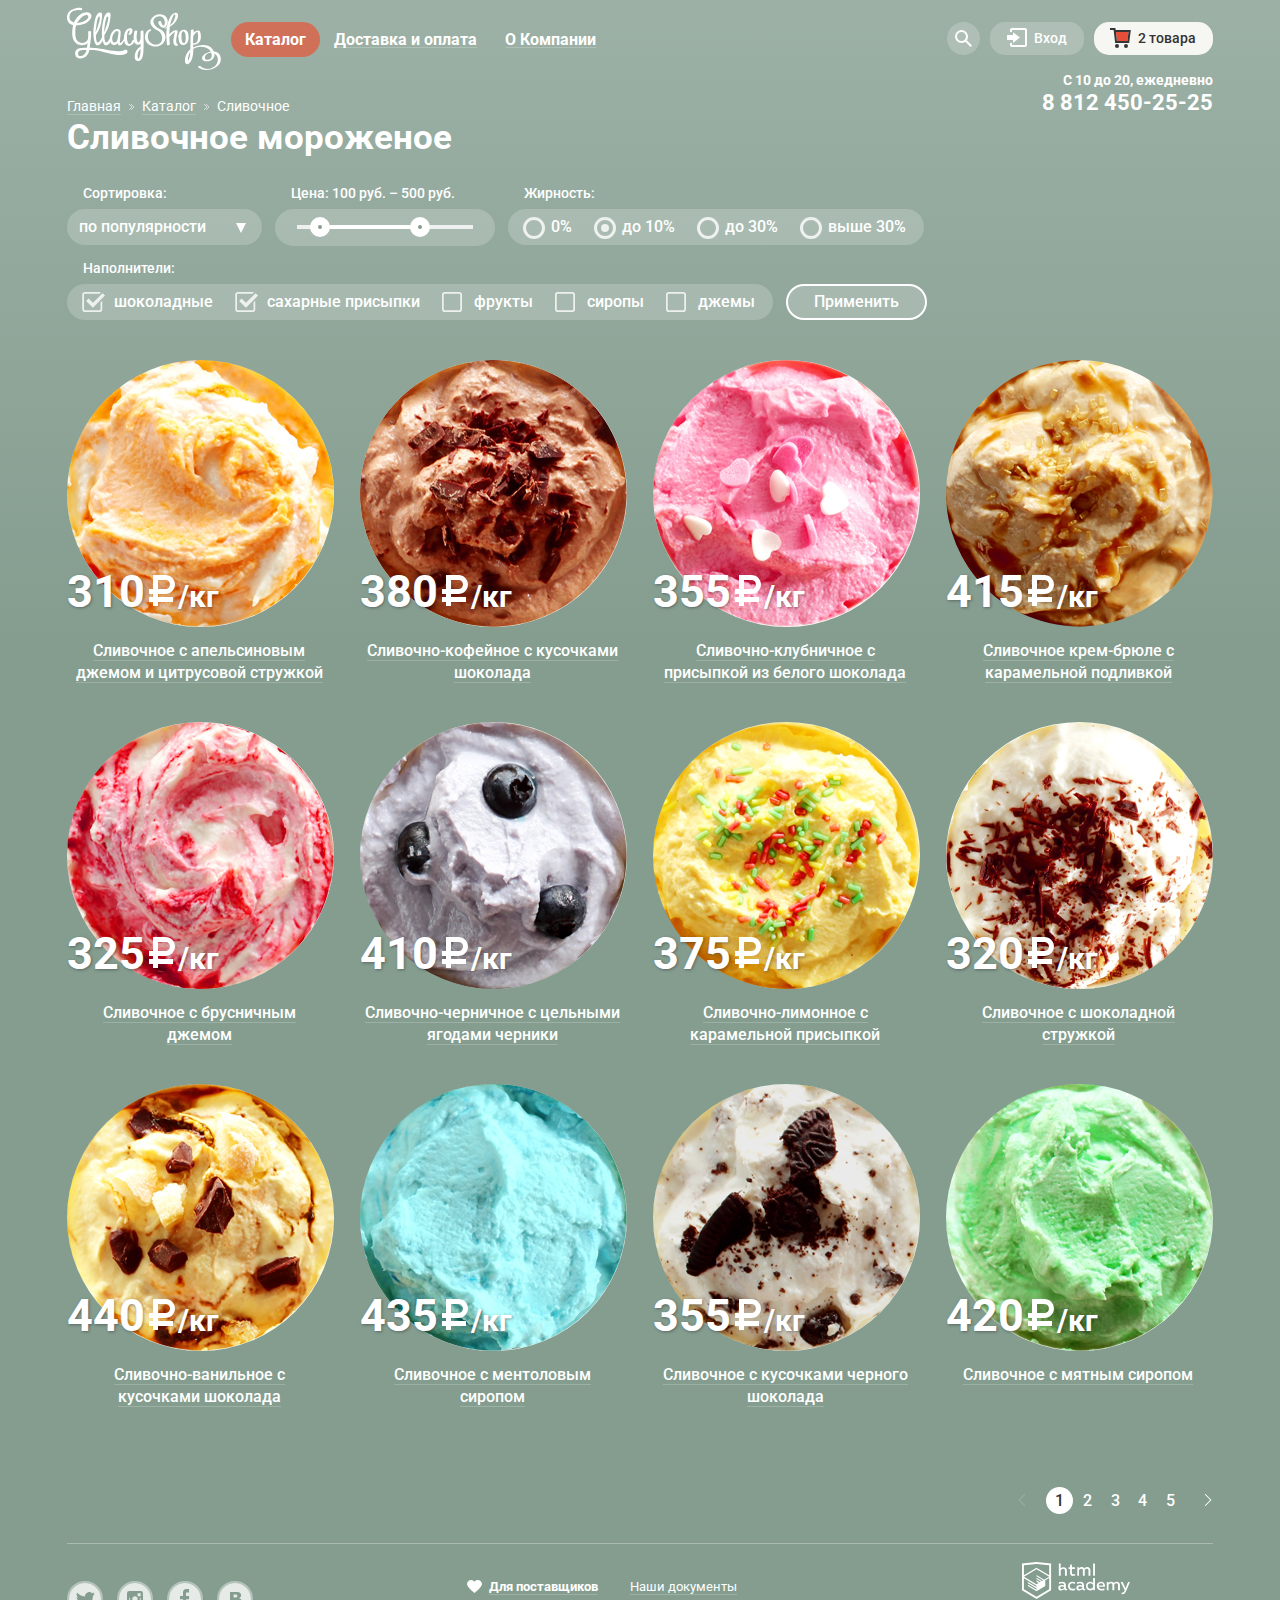
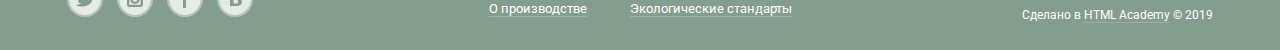
==== catalog.html @ 11e8418d "Делает градиент для фона каталога" ====
<!DOCTYPE html>
<html lang="ru">

  <head>
    <meta charset="UTF-8"/>
    <link href="https://fonts.googleapis.com/css?family=Roboto:400,500,700&display=swap&subset=cyrillic" rel="stylesheet"/>
    <link rel="stylesheet" href="css/normalize.css"/>
    <link rel="stylesheet" href="css/style.css"/>
    <title>Глейси - Каталог</title>
  </head>

  <body class="catalog-body">
    <header class="container">
      <div class="header">
        <a class="header-logo header-logo--catalog" href="index.html">
          <img src="img/logo.svg" width="154" height="64" alt="Логотип сайта Глейси" />
        </a>

        <nav class="navigation">
          <ul class="navigation-list">
            <li class="navigation_item navigation_item--catalog">
              <a class="navigation-link navigation-link--catalog" href="#">Каталог</a>

              <ul class="navigation-dropdown">
                <li class="navigation-dropdown-item">
                  <a class="navigation-dropdown-link navigation-dropdown-link--important" href="#">Новинки</a>
                </li>

                <li class="navigation-dropdown-border"></li>

                <li class="navigation-dropdown-item navigation-dropdown-item--catalog">
                  <a class="navigation-dropdown-link" href="catalog.html">Сливочное</a>
                </li>

                <li class="navigation-dropdown-item">
                  <a class="navigation-dropdown-link" href="#">Щербеты</a>
                </li>

                <li class="navigation-dropdown-item">
                  <a class="navigation-dropdown-link" href="#">Фруктовый лед</a>
                </li>

                <li class="navigation-dropdown-item">
                  <a class="navigation-dropdown-link" href="#">Мелорин</a>
                </li>
              </ul>
            </li>

            <li class="navigation_item">
              <a class="navigation-link" href="#">Доставка и оплата</a>
            </li>

            <li class="navigation_item">
              <a class="navigation-link" href="#">О Компании</a>
            </li>
          </ul>
        </nav>

        <ul class="user-list">
          <li class="user-item">
            <h2 class="visually-hidden">Кнопка поиска</h2>

            <button class="user-button user-button--loupe" type="button">
              <svg class="user-icon" xmlns="http://www.w3.org/2000/svg" xmlns:xlink="http://www.w3.org/1999/xlink"
                width="17" height="17" viewBox="0 0 17 17">
                <path
                  d="M16.958 15.527L11.75 10.32A6.455 6.455 0 0 0 13 6.5 6.5 6.5 0 1 0 6.5 13a6.465 6.465 0 0 0 3.839-1.263l5.205 5.204 1.414-1.414zM6.5 11C4.019 11 2 8.981 2 6.5S4.019 2 6.5 2 11 4.019 11 6.5 8.981 11 6.5 11z" />
              </svg>
            </button>

            <form class="user-popup user-popup--search" action="http://echo.htmlacademy.ru" method="GET">
              <h2 class="visually-hidden">Поле для поиска мороженого</h2>

              <input class="user-popup-input" type="search" name="search" placeholder="Что ищем?"/>
            </form>
          </li>

          <li class="user-item">
            <button class="user-button user-button--login" type="button">
              <svg class="user-icon-login" xmlns="http://www.w3.org/2000/svg" xmlns:xlink="http://www.w3.org/1999/xlink"
                width="21" height="19">
                <g>
                  <path d="M6 14.875L12.917 9.5 6 4.125v2.917H-.042v4.917H6z" />
                  <path
                    d="M18 0H5C3.9 0 3 .9 3 2v2h2V2h13v15H5v-2H3v2c0 1.1.9 2 2 2h13c1.1 0 2-.9 2-2V2c0-1.1-.9-2-2-2z"/>
                </g>
              </svg>

              <span>Вход</span>
            </button>

            <form class="user-popup user-popup--login" action="http://echo.htmlacademy.ru" method="POST">
              <h2 class="visually-hidden">Вход в личный кабинет</h2>

              <input class="user-popup-email" type="email" name="email" placeholder="email@example.com"/>

              <input class="user-popup-password" type="password" name="password" placeholder="Пароль"/>

              <div class="user-popup-row">
                <button class="button user-popup--button" type="submit">Войти</button>

                <a class="user-popup-link user-popup-link--1" href="#">Забыли пароль?</a>

                <a class="user-popup-link user-popup-link--2" href="#">Новая регистрация</a>
              </div>
            </form>
          </li>

          <li class="user-item">
            <h2 class="visually-hidden">Корзина товаров</h2>

            <button class="user-button user-button--catalog" type="button">
              <svg class="user-icon-basket" xmlns="http://www.w3.org/2000/svg" width="21" height="20"
                viewBox="0 0 21 20">
                <path fill="#E84D37" d="M5.888 4.031L6.922 13h10.45l1.176-8.969z"/>
                <circle fill="#343434" cx="6.984" cy="18" r="2"/>
                <circle fill="#343434" cx="15.984" cy="18" r="2"/>
                <path fill="#343434"
                  d="M5.657 2.031L5.422 0H0v2h3.64l1.5 13h13.988l1.699-12.969H5.657zM17.372 13H6.922L5.888 4.031h12.66L17.372 13z"/>
              </svg>

              <span>2 товара</span>
            </button>

            <form class="user-popup user-popup--basket" action="http://echo.htmlacademy.ru" method="POST">
              <h2 class="visually-hidden">Список товара</h2>

              <div class="user-popup-container">
                <div class="usep-popup-item">
                  <button class="user-popup-button" type="button"><span class="visually-hidden">Удалить товар</span>
                    <svg xmlns="http://www.w3.org/2000/svg" width="11" height="11" viewBox="0 0 11 11">
                      <path fill="#231F20"
                        d="M10.979.728l-.708-.707L5.5 4.792.729.021.021.728 4.793 5.5.021 10.271l.707.708L5.5 6.207l4.771 4.772.708-.708L6.207 5.5z" />
                    </svg>
                  </button>

                  <img class="user-image" src="img/ice-1.jpg" width="33" height="33" alt="Пломбир с апельсиновым джемом"/>

                  <a class="user-popup-link-basket" href="#">Пломбир с апельсиновым джемом</a>

                  <span class="user-popup-text">1,5 кг х</span>

                  <span class="user-popup-text--cost">200 руб.</span>

                  <span class="user-popup-text">300 руб.</span>
                </div>

                <div class="usep-popup-item">
                  <button class="user-popup-button" type="button"><span class="visually-hidden">Удалить товар</span>
                    <svg xmlns="http://www.w3.org/2000/svg" width="11" height="11" viewBox="0 0 11 11">
                      <path fill="#231F20"
                        d="M10.979.728l-.708-.707L5.5 4.792.729.021.021.728 4.793 5.5.021 10.271l.707.708L5.5 6.207l4.771 4.772.708-.708L6.207 5.5z" />
                    </svg>
                  </button>

                  <img class="user-image" src="img/ice-3.jpg" width="33" height="33" alt="Клубничный пломбир с присыпкой из белого шоколада"/>

                  <a class="user-popup-link-basket" href="#">Клубничный пломбир с присыпкой из белого шоколада</a>

                  <span class="user-popup-text">1,5 кг х</span>

                  <span class="user-popup-text--cost">300 руб.</span>

                  <span class="user-popup-text">450 руб.</span>
                </div>

                <div class="usep-popup-item-total"><span class="user-popup-text-total">Итого: 750 руб.</span></div>
              </div>

              <button class="button button--basket" type="submit">Оформить заказ</button>
            </form>
          </li>
        </ul>
      </div>

      <div class="header-aside">
        <h2 class="visually-hidden">Время работы и наш номер</h2>

        <p class="text-time">С 10 до 20, ежедневно</p>

        <a class="text-phone" href="tel:+88124502525">8 812 450-25-25</a>
      </div>
    </header>

    <main class="container">
      <ul class="bread-crumbs">
        <li>
          <a class="bread-crumbs-link bread-crumbs-link-home" href="index.html">Главная</a>
        </li>

        <li>
          <a class="bread-crumbs-link bread-crumbs-link-catalog" href="#">Каталог</a>
        </li>

        <li>
          <a class="bread-crumbs-link bread-crumbs-link--current" href="#">Сливочное</a>
        </li>
      </ul>

      <section class="catalog">
        <h1 class="catalog-title">Сливочное мороженое</h1>

        <form class="catalog-filter-container" action="http://echo.htmlacademy.ru" method="get">
          <h2 class="visually-hidden">Фильтр по мороженому</h2>

          <fieldset class="catalog-filter">
            <legend class="catalog-filter-class">Сортировка:</legend>

            <div class="select-wrapper">
              <select class="catalog-sorting" name="sorting">
                <option class="option" value="popular" selected>по популярности</option>

                <option class="option" value="inexpensive">сначала недорогие</option>

                <option class="option" value="expensive">сначала дорогие</option>

                <option class="option" value="fat">по жирности</option>
              </select>
            </div>
          </fieldset>

          <fieldset class="catalog-filter">
            <legend class="catalog-filter-class">Цена: 100 руб. – 500 руб.</legend>

            <div class="checkbox-container checkbox-container--scale">
              <input class="scale-input" type="range" id="cost" name="cost" min="0" max="1000" value="100" />

              <div class="scale">
                <div class="bar"></div>
              </div>

              <button type="button" class="toggle toggle--min"></button>

              <button type="button" class="toggle toggle--max"></button>
            </div>
          </fieldset>

          <fieldset class="catalog-filter">
            <legend class="catalog-filter-class">Жирность:</legend>

            <div class="checkbox-container">
              <input class="radio" type="radio" id="zero" name="fat" value="0" />
              <label class="radio-label" for="zero">0%</label>

              <input class="radio" type="radio" id="ten" name="fat" value="10" checked />
              <label class="radio-label" for="ten">до 10%</label>

              <input class="radio" type="radio" id="upthirty" name="fat" value="30" />
              <label class="radio-label" for="upthirty">до 30%</label>

              <input class="radio" type="radio" id="thirty" name="fat" value="30+" />
              <label class="radio-label" for="thirty">выше 30%</label>
            </div>
          </fieldset>

          <fieldset class="catalog-filter">
            <legend class="catalog-filter-class">Наполнители:</legend>

            <div class="checkbox-container">
              <input class="checkbox" type="checkbox" id="chocolate" name="chocolate" checked />
              <label class="checkbox-label" for="chocolate">шоколадные</label>

              <input class="checkbox" type="checkbox" id="sugar" name="sugar" checked />
              <label class="checkbox-label" for="sugar">сахарные присыпки</label>

              <input class="checkbox" type="checkbox" id="fruit" name="fruit" />
              <label class="checkbox-label" for="fruit">фрукты</label>

              <input class="checkbox" type="checkbox" id="syrups" name="syrups" />
              <label class="checkbox-label" for="syrups">сиропы</label>

              <input class="checkbox" type="checkbox" id="jams" name="jams" />
              <label class="checkbox-label" for="jams">джемы</label>
            </div>
          </fieldset>

          <button class="apply-filter" type="submit">Применить</button>
        </form>

        <ul class="catalog-list">
          <li class="ice-cream">
            <div class="ice-cream-container">
              <img class="ice-cream-image" src="img/ice-1.jpg" width="267" height="267" alt="Сливочное с апельсиновым джемом и цитрусовой стружкой"/>

              <p class="ice-cream-cost">310</p>

              <svg class="ice-cream-currency" xmlns="http://www.w3.org/2000/svg" width="31" height="36"
                viewBox="0 0 31 36">
                <path fill="#FFF"
                  d="M11 21h7.451c5.247 0 9.5-4.253 9.5-9.5S23.698 2 18.451 2H6v14H2v5h4v3H2v5h4v4h5v-4h15v-5H11v-3zm0-14h7.451v-.03a4.53 4.53 0 0 1 0 9.06V16H11V7z" />
              </svg>

              <p class="ice-cream-kg">/кг</p>

              <h2 class="ice-cream-title">
                <a class="ice-cream-title--link" href="#">Сливочное с апельсиновым джемом и цитрусовой стружкой</a>
              </h2>

              <a class="button button--ice-cream-link" href="#">Быстрый просмотр</a>
            </div>
          </li>

          <li class="ice-cream">
            <div class="ice-cream-container">
              <img class="ice-cream-image" src="img/ice-2.jpg" width="267" height="267" alt="Сливочно-кофейное с кусочками  шоколада"/>

              <p class="ice-cream-cost">380</p>

              <svg class="ice-cream-currency" xmlns="http://www.w3.org/2000/svg" width="31" height="36"
                viewBox="0 0 31 36">
                <path fill="#FFF"
                  d="M11 21h7.451c5.247 0 9.5-4.253 9.5-9.5S23.698 2 18.451 2H6v14H2v5h4v3H2v5h4v4h5v-4h15v-5H11v-3zm0-14h7.451v-.03a4.53 4.53 0 0 1 0 9.06V16H11V7z" />
              </svg>

              <p class="ice-cream-kg">/кг</p>

              <h2 class="ice-cream-title">
                <a class="ice-cream-title--link" href="#">Сливочно-кофейное с кусочками шоколада</a>
              </h2>

              <a class="button button--ice-cream-link" href="#">Быстрый просмотр</a>
            </div>
          </li>

          <li class="ice-cream">
            <div class="ice-cream-container">
              <img class="ice-cream-image" src="img/ice-3.jpg" width="267" height="267" alt="Сливочно-клубничное с присыпкой из белого шоколада"/>

              <p class="ice-cream-cost">355</p>

              <svg class="ice-cream-currency" xmlns="http://www.w3.org/2000/svg" width="31" height="36"
                viewBox="0 0 31 36">
                <path fill="#FFF"
                  d="M11 21h7.451c5.247 0 9.5-4.253 9.5-9.5S23.698 2 18.451 2H6v14H2v5h4v3H2v5h4v4h5v-4h15v-5H11v-3zm0-14h7.451v-.03a4.53 4.53 0 0 1 0 9.06V16H11V7z" />
              </svg>

              <p class="ice-cream-kg">/кг</p>

              <h2 class="ice-cream-title">
                <a class="ice-cream-title--link" href="#">Сливочно-клубничное с присыпкой из белого шоколада</a>
              </h2>

              <a class="button button--ice-cream-link" href="#">Быстрый просмотр</a>
            </div>
          </li>

          <li class="ice-cream">
            <div class="ice-cream-container">
              <img class="ice-cream-image" src="img/ice-4.png" width="267" height="267" alt="Сливочное крем-брюле с карамельной подливкой"/>

              <p class="ice-cream-cost">415</p>

              <svg class="ice-cream-currency" xmlns="http://www.w3.org/2000/svg" width="31" height="36"
                viewBox="0 0 31 36">
                <path fill="#FFF"
                  d="M11 21h7.451c5.247 0 9.5-4.253 9.5-9.5S23.698 2 18.451 2H6v14H2v5h4v3H2v5h4v4h5v-4h15v-5H11v-3zm0-14h7.451v-.03a4.53 4.53 0 0 1 0 9.06V16H11V7z" />
              </svg>

              <p class="ice-cream-kg">/кг</p>

              <h2 class="ice-cream-title">
                <a class="ice-cream-title--link" href="#">Сливочное крем-брюле с карамельной подливкой</a>
              </h2>

              <a class="button button--ice-cream-link" href="#">Быстрый просмотр</a>
            </div>
          </li>

          <li class="ice-cream">
            <div class="ice-cream-container">
              <img class="ice-cream-image" src="img/ice-5.jpg" width="267" height="267" alt="Сливочное с брусничным джемом"/>

              <p class="ice-cream-cost">325</p>

              <svg class="ice-cream-currency" xmlns="http://www.w3.org/2000/svg" width="31" height="36"
                viewBox="0 0 31 36">
                <path fill="#FFF"
                  d="M11 21h7.451c5.247 0 9.5-4.253 9.5-9.5S23.698 2 18.451 2H6v14H2v5h4v3H2v5h4v4h5v-4h15v-5H11v-3zm0-14h7.451v-.03a4.53 4.53 0 0 1 0 9.06V16H11V7z" />
              </svg>

              <p class="ice-cream-kg">/кг</p>

              <h2 class="ice-cream-title">
                <a class="ice-cream-title--link" href="#">Сливочное с брусничным джемом</a>
              </h2>

              <a class="button button--ice-cream-link" href="#">Быстрый просмотр</a>
            </div>
          </li>

          <li class="ice-cream">
            <div class="ice-cream-container">
              <img class="ice-cream-image" src="img/ice-6.jpg" width="267" height="267" alt="Сливочно-черничное с цельными ягодами черники"/>

              <p class="ice-cream-cost">410</p>

              <svg class="ice-cream-currency" xmlns="http://www.w3.org/2000/svg" width="31" height="36"
                viewBox="0 0 31 36">
                <path fill="#FFF"
                  d="M11 21h7.451c5.247 0 9.5-4.253 9.5-9.5S23.698 2 18.451 2H6v14H2v5h4v3H2v5h4v4h5v-4h15v-5H11v-3zm0-14h7.451v-.03a4.53 4.53 0 0 1 0 9.06V16H11V7z" />
              </svg>

              <p class="ice-cream-kg">/кг</p>


              <h2 class="ice-cream-title">
                <a class="ice-cream-title--link" href="#">Сливочно-черничное с цельными ягодами черники</a>
              </h2>

              <a class="button button--ice-cream-link" href="#">Быстрый просмотр</a>
            </div>
          </li>

          <li class="ice-cream">
            <div class="ice-cream-container">
              <img class="ice-cream-image" src="img/ice-7.jpg" width="267" height="267" alt="Сливочно-лимонное с карамельной присыпкой"/>

              <p class="ice-cream-cost">375</p>

              <svg class="ice-cream-currency" xmlns="http://www.w3.org/2000/svg" width="31" height="36"
                viewBox="0 0 31 36">
                <path fill="#FFF"
                  d="M11 21h7.451c5.247 0 9.5-4.253 9.5-9.5S23.698 2 18.451 2H6v14H2v5h4v3H2v5h4v4h5v-4h15v-5H11v-3zm0-14h7.451v-.03a4.53 4.53 0 0 1 0 9.06V16H11V7z" />
              </svg>

              <p class="ice-cream-kg">/кг</p>


              <h2 class="ice-cream-title">
                <a class="ice-cream-title--link" href="#">Сливочно-лимонное с карамельной присыпкой</a>
              </h2>

              <a class="button button--ice-cream-link" href="#">Быстрый просмотр</a>
            </div>
          </li>

          <li class="ice-cream">
            <div class="ice-cream-container">
              <img class="ice-cream-image" src="img/ice-8.jpg" width="267" height="267" alt="Сливочное с шоколадной стружкой"/>

              <p class="ice-cream-cost">320</p>

              <svg class="ice-cream-currency" xmlns="http://www.w3.org/2000/svg" width="31" height="36"
                viewBox="0 0 31 36">
                <path fill="#FFF"
                  d="M11 21h7.451c5.247 0 9.5-4.253 9.5-9.5S23.698 2 18.451 2H6v14H2v5h4v3H2v5h4v4h5v-4h15v-5H11v-3zm0-14h7.451v-.03a4.53 4.53 0 0 1 0 9.06V16H11V7z" />
              </svg>

              <p class="ice-cream-kg">/кг</p>


              <h2 class="ice-cream-title">
                <a class="ice-cream-title--link" href="#">Сливочное с шоколадной стружкой</a>
              </h2>

              <a class="button button--ice-cream-link" href="#">Быстрый просмотр</a>
            </div>
          </li>

          <li class="ice-cream">
            <div class="ice-cream-container">
              <img class="ice-cream-image" src="img/ice-9.jpg" width="267" height="267" alt="Сливочно-ванильное с кусочками шоколада"/>

              <p class="ice-cream-cost">440</p>

              <svg class="ice-cream-currency" xmlns="http://www.w3.org/2000/svg" width="31" height="36"
                viewBox="0 0 31 36">
                <path fill="#FFF"
                  d="M11 21h7.451c5.247 0 9.5-4.253 9.5-9.5S23.698 2 18.451 2H6v14H2v5h4v3H2v5h4v4h5v-4h15v-5H11v-3zm0-14h7.451v-.03a4.53 4.53 0 0 1 0 9.06V16H11V7z" />
              </svg>

              <p class="ice-cream-kg">/кг</p>

              <h2 class="ice-cream-title">
                <a class="ice-cream-title--link" href="#">Сливочно-ванильное с кусочками шоколада</a>
              </h2>

              <a class="button button--ice-cream-link" href="#">Быстрый просмотр</a>
            </div>
          </li>

          <li class="ice-cream">
            <div class="ice-cream-container">
              <img class="ice-cream-image" src="img/ice-10.jpg" width="267" height="267" alt="Сливочноe с ментоловым сиропом"/>

              <p class="ice-cream-cost">435</p>

              <svg class="ice-cream-currency" xmlns="http://www.w3.org/2000/svg" width="31" height="36"
                viewBox="0 0 31 36">
                <path fill="#FFF"
                  d="M11 21h7.451c5.247 0 9.5-4.253 9.5-9.5S23.698 2 18.451 2H6v14H2v5h4v3H2v5h4v4h5v-4h15v-5H11v-3zm0-14h7.451v-.03a4.53 4.53 0 0 1 0 9.06V16H11V7z" />
              </svg>

              <p class="ice-cream-kg">/кг</p>


              <h2 class="ice-cream-title">
                <a class="ice-cream-title--link" href="#">Сливочноe с ментоловым сиропом</a>
              </h2>

              <a class="button button--ice-cream-link" href="#">Быстрый просмотр</a>
            </div>
          </li>

          <li class="ice-cream">
            <div class="ice-cream-container">
              <img class="ice-cream-image" src="img/ice-11.jpg" width="267" height="267" alt="Сливочное с кусочками черного шоколада"/>

              <p class="ice-cream-cost">355</p>

              <svg class="ice-cream-currency" xmlns="http://www.w3.org/2000/svg" width="31" height="36"
                viewBox="0 0 31 36">
                <path fill="#FFF"
                  d="M11 21h7.451c5.247 0 9.5-4.253 9.5-9.5S23.698 2 18.451 2H6v14H2v5h4v3H2v5h4v4h5v-4h15v-5H11v-3zm0-14h7.451v-.03a4.53 4.53 0 0 1 0 9.06V16H11V7z" />
              </svg>

              <p class="ice-cream-kg">/кг</p>


              <h2 class="ice-cream-title">
                <a class="ice-cream-title--link" href="#">Сливочное с кусочками черного шоколада</a>
              </h2>

              <a class="button button--ice-cream-link" href="#">Быстрый просмотр</a>
            </div>
          </li>

          <li class="ice-cream">
            <div class="ice-cream-container">
              <img class="ice-cream-image" src="img/ice-12.jpg" width="267" height="267" alt="Сливочное с мятным сиропом"/>

              <p class="ice-cream-cost">420</p>

              <svg class="ice-cream-currency" xmlns="http://www.w3.org/2000/svg" width="31" height="36"
                viewBox="0 0 31 36">
                <path fill="#FFF"
                  d="M11 21h7.451c5.247 0 9.5-4.253 9.5-9.5S23.698 2 18.451 2H6v14H2v5h4v3H2v5h4v4h5v-4h15v-5H11v-3zm0-14h7.451v-.03a4.53 4.53 0 0 1 0 9.06V16H11V7z" />
              </svg>

              <p class="ice-cream-kg">/кг</p>


              <h2 class="ice-cream-title">
                <a class="ice-cream-title--link" href="#">Сливочное с мятным сиропом</a>
              </h2>

              <a class="button button--ice-cream-link" href="#">Быстрый просмотр</a>
            </div>
          </li>
        </ul>
      </section>

      <div class="pagination">
        <ul class="pagination-conteiner">
          <li class="pagination-item pagination-item--prev">
            <a class="control-link control-link--disabled" href="#">
              <svg xmlns="http://www.w3.org/2000/svg" width="8" height="12" viewBox="0 0 8 12">
                <path fill="#ffffff"
                  d="M7.237 5.642L1.729.133a.506.506 0 1 0-.716.716L6.163 6l-5.151 5.15a.507.507 0 0 0 .716.717l5.509-5.509a.504.504 0 0 0 0-.716z" />
              </svg>
            </a>
          </li>

          <li class="pagination-item pagination-item--current">
            <a class="pagination-link" href="#">1</a>
          </li>

          <li class="pagination-item">
            <a class="pagination-link" href="#">2</a>
          </li>

          <li class="pagination-item">
            <a class="pagination-link" href="#">3</a>
          </li>

          <li class="pagination-item">
            <a class="pagination-link" href="#">4</a>
          </li>

          <li class="pagination-item">
            <a class="pagination-link" href="#">5</a>
          </li>

          <li class="pagination-item pagination-item--next">
            <a class="control-link" href="#">
              <svg xmlns="http://www.w3.org/2000/svg" width="8" height="12" viewBox="0 0 8 12">
                <path fill="#ffffff"
                  d="M7.237 5.642L1.729.133a.506.506 0 1 0-.716.716L6.163 6l-5.151 5.15a.507.507 0 0 0 .716.717l5.509-5.509a.504.504 0 0 0 0-.716z" />
              </svg>
            </a>
          </li>
        </ul>
      </div>
    </main>

    <footer class="footer container">
      <ul class="footer-list">
        <li class="footer-item">
          <a class="footer-icon footer-icon--twitter" href="https://twitter.com">
            <span class="visually-hidden">Твиттер</span>
          </a>
        </li>

        <li class="footer-item">
          <a class="footer-icon footer-icon--instagram" href="https://www.instagram.com">
            <span class="visually-hidden">Инстаграм</span>
          </a>
        </li>

        <li class="footer-item">
          <a class="footer-icon footer-icon--fb" href="https://uk-ua.facebook.com">
            <span class="visually-hidden">Фейсбук</span>
          </a>
        </li>

        <li class="footer-item">
          <a class="footer-icon footer-icon--vk" href="https://vk.com">
            <span class="visually-hidden">Вконтакте</span>
          </a>
        </li>
      </ul>

      <nav class="footer-nav">
        <ul class="footer-nav-list">
          <li class="footer-nav-item">
            <a class="footer-nav-icon footer-nav-icon--provider" href="#">
              Для поставщиков
            </a>
          </li>

          <li class="footer-nav-item">
            <a class="footer-nav-icon" href="#">Наши документы</a>
          </li>

          <li class="footer-nav-item">
            <a class="footer-nav-icon" href="#">О производстве</a>
          </li>

          <li class="footer-nav-item">
            <a class="footer-nav-icon footer-nav-icon--eco" href="#">Экологические стандарты</a>
          </li>
        </ul>
      </nav>

      <div class="footer-logo">
        <a href="https://htmlacademy.ru/intensive/htmlcss">
          <img src="img/logo-htmlacademy.svg" width="108" height="39" alt="Логотип HTML Academy" />
        </a>

        <p class="footer-text">
          Сделано в
          <a class="footer-site-icon" href="https://htmlacademy.ru/intensive/htmlcss">HTML Academy</a>
          © 2019
        </p>
      </div>
    </footer>
  </body>

</html>
---- css/style.css ----
html {
  -webkit-box-sizing: border-box;
  box-sizing: border-box;
}

*,
*::before,
*::after {
  -webkit-box-sizing: inherit;
  box-sizing: inherit;
}

body {
  margin: 0;
  padding: 0;
  font-family: "Roboto", Arial, sans-serif;
  font-size: 16px;
  color: #ffffff;
  line-height: 22px;
  font-weight: 700;
  min-width: 1200px;
}

.catalog-body {
  background-color: #849d8f;
  background-image: linear-gradient(rgba(255,255,255, 0.2), #849d8f);
  background-repeat: no-repeat;
  background-size: 100% 650px;
}

/* .catalog-body::before {
  content: "";
  width: 100%;
  position: absolute;
  top: 0;
  right: 0;
  left: 0;
  height: 650px;

} */

.visually-hidden {
  position: absolute;
  width: 1px;
  height: 1px;
  margin: -1px;
  border: 0;
  padding: 0;
  clip: rect(0 0 0 0);
  overflow: hidden;
}

.container {
  width: 1200px;
  padding: 0 27px;
  margin: 0 auto;
}

.header {
  display: -webkit-box;
  display: -ms-flexbox;
  display: flex;
  padding-top: 7px;
}

.header-logo {
  display: -webkit-box;
  display: -ms-flexbox;
  display: flex;
  margin-right: 10px;
}

.header-logo--catalog {
  margin-right: 10px;
}

.navigation {
  line-height: 18px;
}

.navigation-list {
  display: -webkit-box;
  display: -ms-flexbox;
  display: flex;
  -ms-flex-wrap: wrap;
  flex-wrap: wrap;
  height: 100%;
  -webkit-box-align: center;
  -ms-flex-align: center;
  align-items: center;
}

.navigation-list,
.navigation-dropdown,
.user-list,
.advantages-list,
.bread-crumbs,
.catalog-list,
.pagination,
.footer-list,
.footer-nav-list,
.slider-list {
  list-style: none;
  margin: 0;
  padding: 0;
}

.navigation-link {
  border-radius: 20px;
  padding: 8px 14px;
  color: #ffffff;
  position: relative;
  text-decoration: none;
}

.navigation-link:hover,
.navigation_item:hover .navigation-link {
  background-color: #f7f6f3;
  color: #323232;
}

.navigation-link:active,
.navigation_item:active .navigation-link {
  -webkit-box-shadow: inset 0px 2px 1px 0 #696969;
  box-shadow: inset 0px 2px 1px 0 #696969;
  background-color: #ededed;
  color: #323232;
}

.navigation-link::after {
  content: "";
  position: absolute;
  width: calc(100% - 28px);
  height: 1px;
  background-color: rgba(255, 255, 255, 0.2);
  top: 25px;
  left: 50%;
  -webkit-transform: translateX(-50%);
  -ms-transform: translateX(-50%);
  transform: translateX(-50%);
}

.navigation_item {
  position: relative;
}

.navigation-link--catalog {
  background-color: #d07058;
}

.navigation-link--catalog::after {
  background-color: transparent;
}

.navigation_item--catalog .navigation-link {
  border-bottom: 0;
}

.navigation_item:hover .navigation-dropdown {
  display: block;
}

.navigation-dropdown {
  position: absolute;
  min-width: 140px;
  -webkit-box-shadow: 0px 20px 20px 0 rgba(0, 0, 0, 0.4);
  box-shadow: 0px 20px 20px 0 rgba(0, 0, 0, 0.4);
  background-color: #f8f7f4;
  border-radius: 5px;
  display: none;
  top: 30px;
  left: -8px;
  padding-top: 4px;
  padding-bottom: 10px;
  z-index: 1;
}

.navigation-dropdown::before {
  content: "";
  position: absolute;
  top: -13px;
  left: 0px;
  width: 100%;
  padding-bottom: 15px;
  background-color: transparent;
}

.navigation-dropdown-item {
  padding: 7px 20px;
}

.navigation-dropdown-link {
  color: #323232;
  font-size: 14px;
  font-weight: 400;
  line-height: 16px;
  text-decoration: none;
}

.navigation-dropdown-link--important {
  font-weight: 700;
}

.navigation-dropdown-border {
  border-bottom: 2px solid #d3d3d2;
  opacity: 0.2;
  width: 128px;
  margin-left: 6px;
  margin-right: 9px;
}

.navigation-dropdown-item--catalog {
  background-color: #d07058;
}

.navigation-dropdown-item--catalog .navigation-dropdown-link {
  color: #ffffff;
}

.navigation-dropdown-item:hover {
  background-color: #fbded7;
}

.navigation-dropdown-item:active {
  background-color: #f6b5a5;
}

.user-list {
  display: -webkit-box;
  display: -ms-flexbox;
  display: flex;
  -ms-flex-wrap: wrap;
  flex-wrap: wrap;
  -webkit-box-pack: end;
  -ms-flex-pack: end;
  justify-content: flex-end;
  margin-left: auto;
}

.user-item {
  display: -webkit-box;
  display: -ms-flexbox;
  display: flex;
  margin-top: 15px;
  margin-bottom: 17px;
  padding-right: 10px;
  position: relative;
}

.user-item:nth-child(3) {
  padding-right: 0;
}

.user-button {
  display: -webkit-box;
  display: -ms-flexbox;
  border: 0;
  background-color: rgba(255, 255, 255, 0.2);
  position: relative;
  display: flex;
  -webkit-box-align: center;
  -ms-flex-align: center;
  align-items: center;
  -webkit-box-pack: center;
  -ms-flex-pack: center;
  justify-content: center;
}

.control-link--disabled {
  opacity: 0.2;
}

.user-button--loupe {
  width: 33px;
  height: 33px;
  border-radius: 50%;
}

.user-icon {
  fill: #ffffff;
}

.user-button--login {
  border-radius: 15px;
  font-size: 14px;
  font-weight: 500;
  line-height: 1.14;
  color: #ffffff;
  padding-left: 44px;
  padding-right: 17px;
}

.user-icon-login {
  fill: #ffffff;
  position: absolute;
  left: 17px;
  top: 6px;
}

.user-icon-basket {
  position: absolute;
  top: 6px;
  left: 16px;
  fill: #ffffff;
}

.user-button--basket {
  border-radius: 15px;
  font-size: 14px;
  font-weight: 500;
  line-height: 1.14;
  text-align: left;
  color: #ffffff;
  padding-left: 44px;
  padding-right: 17px;
}

.user-button:hover svg {
  fill: #323232;
}

.user-button--login:hover .user-text--login,
.user-button--basket:hover .user-text-basket,
.user-button--catalog:hover .user-text-basket {
  color: #323232;
}

.user-button:hover {
  background-color: #f8f7f4;
  color: #323232;
}

.user-button:active {
  -webkit-box-shadow: inset 0px 2px 1px 0 #696969;
  box-shadow: inset 0px 2px 1px 0 #696969;
  background-color: #ededed;
  color: #323232;
}

.user-item .user-button--catalog {
  min-width: 117px;
  border-radius: 15px;
  opacity: 0.99;
  background-color: #f8f7f4;
  color: #323232;
  font-size: 14px;
  font-weight: 500;
  line-height: 1.14;
  text-align: left;
  padding-left: 44px;
  padding-right: 17px;
}

.user-button--catalog .user-text-basket {
  color: #323232;
}

.user-item:hover .user-popup {
  display: block;
}

.user-item:hover .user-button {
  background-color: #f8f7f4;
  color: #323232;
}

.user-item:hover .user-icon,
.user-item:hover .user-icon-login {
  fill: #000;
}

.user-popup {
  position: absolute;
  border-radius: 5px;
  background-color: #f8f7f4;
  -webkit-box-shadow: 0px 20px 20px 0 rgba(0, 0, 0, 0.4);
  box-shadow: 0px 20px 20px 0 rgba(0, 0, 0, 0.4);
  display: none;
  z-index: 1;
}

.user-popup--search {
  min-width: 340px;
  min-height: 82px;
  top: 35px;
  right: 11px;
  padding: 20px 15px;
}

.user-popup--search::before {
  content: "";
  position: absolute;
  top: -7px;
  left: 0px;
  width: 100%;
  padding-bottom: 10px;
  background-color: transparent;
}

.user-popup--login::before {
  content: "";
  position: absolute;
  top: -7px;
  left: 0px;
  width: 100%;
  padding-bottom: 10px;
  background-color: transparent;
}

.user-popup--basket::before {
  content: "";
  position: absolute;
  top: -7px;
  left: 0px;
  width: 100%;
  padding-bottom: 10px;
  background-color: transparent;
}

.user-popup--login {
  min-width: 277px;
  min-height: 214px;
  top: 37px;
  right: 7px;
  padding: 20px 18px;
}

.user-popup-input {
  border: 0;
  -webkit-box-shadow: 0 0 0 1px rgba(178, 178, 178, 0.52);
  box-shadow: 0 0 0 1px rgba(178, 178, 178, 0.52);
  background-color: #ffffff;
  border-radius: 5px;
  padding: 0 12px 0 12px;
  width: 100%;
  font-size: 14px;
  font-weight: normal;
  line-height: 1.71;
  text-align: left;
  color: #999999;
  min-height: 44px;
}

.user-popup-email,
.user-popup-password {
  border-radius: 5px;
  border: 0;
  -webkit-box-shadow: 0 0 0 1px rgba(178, 178, 178, 0.52);
  box-shadow: 0 0 0 1px rgba(178, 178, 178, 0.52);
  background-color: #ffffff;
  min-width: 242px;
  padding: 0 16px 0 16px;
  margin-bottom: 20px;
  font-size: 14px;
  font-weight: normal;
  line-height: 1.71;
  text-align: left;
  color: #999999;
  min-height: 44px;
}

.user-popup-input:hover,
.user-popup-email:hover,
.user-popup-password:hover {
  -webkit-box-shadow: 0 0 0 2px rgba(154, 154, 154, 0.52);
  box-shadow: 0 0 0 2px rgba(154, 154, 154, 0.52);
}

.user-popup-input:focus,
.user-popup-email:focus,
.user-popup-password:focus {
  outline: 0;
  -webkit-box-shadow: 0 0 0 2px rgba(46, 136, 228, 0.52);
  box-shadow: 0 0 0 2px rgba(46, 136, 228, 0.52);
}

.user-popup--basket {
  min-width: 540px;
  min-height: 242px;
  padding: 19px 15px;
  top: 37px;
  right: 0;
}

.user-popup-row {
  display: -webkit-box;
  display: -ms-flexbox;
  display: flex;
  -ms-flex-wrap: wrap;
  flex-wrap: wrap;
}

.user-popup-container {
  display: -webkit-box;
  display: -ms-flexbox;
  display: flex;
  -webkit-box-orient: vertical;
  -webkit-box-direction: normal;
  -ms-flex-direction: column;
  flex-direction: column;
}

.usep-popup-item {
  display: -webkit-box;
  display: -ms-flexbox;
  display: flex;
  margin-bottom: 19px;
}

.user-image {
  border-radius: 50%;
  margin-right: 14px;
}

.user-popup--button {
  padding: 11px 26px;
  border-radius: 25px;
}

.user-popup-button {
  border: none;
  background-color: transparent;
  padding: 0;
  margin-right: 14px;
  padding-bottom: 4px;
}

.user-popup-link {
  position: absolute;
  font-size: 13px;
  font-weight: normal;
  line-height: 1.85;
  text-align: left;
  color: #323232;
}

.user-popup-link--1 {
  left: 140px;
  top: 147px;
}

.user-popup-link--2 {
  left: 140px;
  top: 168px;
}

.user-popup-link-basket {
  text-decoration: none;
  font-size: 13px;
  font-weight: normal;
  line-height: 1.23;
  text-align: left;
  color: #323232;
  max-width: 216px;
  padding-top: 10px;
}

.user-popup-text {
  font-size: 13px;
  font-weight: normal;
  line-height: 1.23;
  text-align: left;
  color: #323232;
  margin-left: 30px;
  padding-top: 10px;
}

.user-popup-text--cost {
  font-size: 13px;
  font-weight: normal;
  line-height: 1.23;
  text-align: left;
  color: #323232;
  opacity: 0.5;
  margin-left: 3px;
  padding-top: 10px;
}

.user-popup-text-total {
  font-size: 15px;
  font-weight: bold;
  line-height: 1.2;
  color: #323232;
  padding-left: 402px;
}

.usep-popup-item-total {
  border-top: 1px solid #cacac7;
  -ms-flex-item-align: end;
  align-self: flex-end;
  padding-top: 11px;
  width: 100%;
}

.button--basket {
  border-radius: 30px;
  padding: 11px 14px;
  margin-top: 14px;
  position: absolute;
  right: 15px;
  bottom: 22px;
}

.text-time {
  font-size: 14px;
  line-height: 16px;
  margin: 0px;
  text-align: right;
  margin-bottom: 3px;
}

.text-phone {
  font-size: 22px;
  line-height: 24px;
  text-decoration: none;
  color: #fff;
  text-align: right;
  display: block;
}

.site-wrapper {
  min-width: 940px;
  min-height: 582px;
  background-color: #849d8f;
  background-image: url("../img/two-ice.png");
  background-repeat: no-repeat;
  background-position: top center;
  -webkit-transition: background-image 0.5s ease, background-color 0.5s ease;
  -o-transition: background-image 0.5s ease, background-color 0.5s ease;
  transition: background-image 1s ease, background-color 1s ease;
}

.slider {
  position: relative;
  padding-top: 278px;
  text-align: center;
}

.slider-title {
  width: 700px;
  margin: 0 auto;
  margin-bottom: 27px;
  font-size: 60px;
  line-height: 60px;
  font-weight: 800;
}

.slider-controls {
  position: absolute;
  bottom: 21px;
  left: 0;
  z-index: 20;
  font-size: 0;
}

.slider-toggle {
  display: inline-block;
  width: 21px;
  height: 21px;
  margin-right: 8px;
  vertical-align: top;
  background-color: transparent;
  border: 2px solid #ffffff;
  border-radius: 50%;
  cursor: pointer;
}

#product-1:checked ~ .site-wrapper {
  background-color: #849d8f;
  background-image: url("../img/two-ice.png");
}

#product-2:checked ~ .site-wrapper {
  background-color: #8996a6;
  background-image: url("../img/two-ice-1.png");
}

#product-3:checked ~ .site-wrapper {
  background-color: #9d8b84;
  background-image: url("../img/two-ice-2.png");
}

#product-1:checked ~ .site-wrapper #slide1,
#product-2:checked ~ .site-wrapper #slide2,
#product-3:checked ~ .site-wrapper #slide3 {
  display: block;
}

#product-1:checked ~ .site-wrapper label[for="product-1"],
#product-2:checked ~ .site-wrapper label[for="product-2"],
#product-3:checked ~ .site-wrapper label[for="product-3"] {
  background-color: #ffffff;
}

.site-wrapper::before,
.site-wrapper::after {
  content: "";
  visibility: hidden;
}

.site-wrapper::before {
  background-image: url("../img/two-ice-1.png");
}

.site-wrapper::after {
  background-image: url("../img/two-ice-2.png");
}

.slider-toggle:hover {
  background-color: rgba(255, 255, 255, 0.4);
}

.button {
  font-size: 18px;
  font-weight: 700;
  line-height: 1.33;
  color: #ffffff;
  text-align: left;
  -webkit-box-shadow: 0px 2px 2px 0 rgba(172, 16, 0, 0.64);
  box-shadow: 0px 2px 2px 0 rgba(172, 16, 0, 0.64);
  background-image: -webkit-gradient(linear, left bottom, left top, from(#e74a35), to(#f26843));
  background-image: -o-linear-gradient(bottom, #e74a35, #f26843);
  background-image: linear-gradient(to top, #e74a35, #f26843);
  border: none;
  cursor: pointer;
}

.button:hover {
  -webkit-box-shadow: 0px 2px 2px 0 #ac1000;
  box-shadow: 0px 2px 2px 0 #ac1000;
  background-image: -webkit-gradient(
      linear,
      left top,
      left bottom,
      from(rgba(255, 255, 255, 0.2)),
      to(rgba(255, 255, 255, 0.2))
    ),
    -webkit-gradient(linear, left bottom, left top, from(#e74a35), to(#f26843));
  background-image: -o-linear-gradient(top, rgba(255, 255, 255, 0.2), rgba(255, 255, 255, 0.2)),
    -o-linear-gradient(bottom, #e74a35, #f26843);
  background-image: linear-gradient(to bottom, rgba(255, 255, 255, 0.2), rgba(255, 255, 255, 0.2)),
    linear-gradient(to top, #e74a35, #f26843);
}

.button:active {
  -webkit-box-shadow: inset 0px 2px 2px 0 #942718;
  box-shadow: inset 0px 2px 2px 0 #942718;
  background-image: -webkit-gradient(linear, left top, left bottom, from(rgba(0, 0, 0, 0.07)), to(rgba(0, 0, 0, 0.07))),
    -webkit-gradient(linear, left top, left bottom, from(#e74a35), to(#f26843));
  background-image: -o-linear-gradient(top, rgba(0, 0, 0, 0.07), rgba(0, 0, 0, 0.07)),
    -o-linear-gradient(top, #e74a35, #f26843);
  background-image: linear-gradient(to bottom, rgba(0, 0, 0, 0.07), rgba(0, 0, 0, 0.07)),
    linear-gradient(to bottom, #e74a35, #f26843);
}

.button--slider {
  display: inline-block;
  padding: 12px 42px;
  text-shadow: 0px 2px 5px rgba(160, 32, 11, 0.76);
  font-size: 32px;
  line-height: 1.38;
  text-align: center;
  vertical-align: top;
  text-decoration: none;
  border-radius: 50px;
}

.slide {
  display: none;
}

.free-gift-container {
  display: -webkit-box;
  display: -ms-flexbox;
  display: flex;
  -webkit-box-pack: justify;
  -ms-flex-pack: justify;
  justify-content: space-between;
  padding-top: 39px;
}

.free-gift-section {
  background-repeat: no-repeat;
  max-width: 560px;
  border-radius: 15px;
  padding-top: 15px;
  padding-bottom: 24px;
  padding-left: 19px;
  padding-right: 20px;
  display: -webkit-box;
  display: -ms-flexbox;
  display: flex;
  -ms-flex-wrap: wrap;
  flex-wrap: wrap;
  background-color: #9d8b84;
}

.free-gift-section--1 {
  background-image: url("../img/raspberries.jpg");
}

.free-gift-section--2 {
  background-image: url("../img/chocolate.jpg");
}

.free-gift-subtitle {
  font-size: 35px;
  line-height: 1.17;
  text-align: left;
  margin: 0;
  margin-bottom: 16px;
}

.free-gift-text {
  font-size: 18px;
  text-align: left;
  margin: 0;
  margin-bottom: 45px;
}

.button--free-gift-add {
  text-align: center;
  text-decoration: none;
  margin-left: auto;
  padding: 10px 24px;
  border-radius: 25px;
}

.bread-crumbs {
  display: -webkit-box;
  display: -ms-flexbox;
  display: flex;
  position: relative;
  top: -20px;
}

.bread-crumbs-link {
  color: #ffffff;
  font-size: 14px;
  font-weight: 400;
  line-height: 16px;
  text-decoration: none;
  border-bottom: 1px solid rgba(255, 255, 255, 0.2);
  position: relative;
  margin-right: 21px;
}

.bread-crumbs-link:hover,
.bread-crumbs-link:active {
  color: #ffbc9e;
}

.bread-crumbs-link-home::after,
.bread-crumbs-link-catalog::after {
  position: absolute;
  top: 6px;
  right: -10px;
  z-index: 1;
  width: 6px;
  height: 6px;
  -webkit-box-shadow: 1px 1px 0 0 #ffffff;
  box-shadow: 1px 1px 0 0 #ffffff;
  content: "";
  -webkit-transform: rotate(-45deg) scale(0.73);
  -ms-transform: rotate(-45deg) scale(0.73);
  transform: rotate(-45deg) scale(0.73);
}

.bread-crumbs-link-home::before,
.bread-crumbs-link-catalog::before {
  position: absolute;
  top: 6px;
  right: -12px;
  z-index: 1;
  width: 6px;
  height: 6px;
  -webkit-box-shadow: 1px 1px 0 0 #ffffff;
  box-shadow: 1px 1px 0 0 #ffffff;
  content: "";
  -webkit-transform: rotate(-45deg) scale(0.73);
  -ms-transform: rotate(-45deg) scale(0.73);
  transform: rotate(-45deg) scale(0.73);
}

.bread-crumbs-link--current {
  border-bottom: none;
}

.catalog-filter {
  font-weight: 500;
  line-height: 1.13;
  text-align: left;
}

.catalog-filter-class {
  font-size: 14px;
  line-height: 1.14;
  margin-left: 16px;
  margin-bottom: 7px;
}

.catalog-sorting {
  margin-bottom: 16px;
  font-weight: 500;
  background-color: rgba(255, 255, 255, 0.2);
  color: #ffffff;
  border-radius: 30px;
  min-width: 195px;
  -webkit-appearance: none;
  padding: 9px 12px;
  position: relative;
  border: none;
}

.select-wrapper {
  position: relative;
}

.select-wrapper::after {
  content: "";
  position: absolute;
  top: 14px;
  right: 16px;
  cursor: pointer;
  -webkit-transition: 0.25s all ease;
  -o-transition: 0.25s all ease;
  transition: 0.25s all ease;
  width: 0;
  height: 0;
  border-style: solid;
  border-width: 10px 5px 0 5px;
  border-color: #fff transparent transparent transparent;
}

.option {
  color: #323232;
}

.catalog-sorting:hover {
  color: #323232;
}

.select-wrapper:hover::after {
  border-color: #323232 transparent transparent transparent;
}

.catalog-sorting::-ms-expand {
  display: none;
}

.apply-filter {
  font-weight: 500;
  line-height: 1.13;
  color: #ffffff;
  background-color: rgba(255, 255, 255, 0.2);
  border-radius: 30px;
  padding: 9px 28px;
  margin-top: 23px;
  border: none;
  -webkit-box-shadow: inset 0 0 0 2px #ffffff;
  box-shadow: inset 0 0 0 2px #ffffff;
}

.apply-filter:hover {
  color: #323232;
  background-color: #ffffff;
}

.apply-filter:active {
  color: #323232;
  background-color: #ededed;
  -webkit-box-shadow: inset 0px 2px 1px 0 #696969;
  box-shadow: inset 0px 2px 1px 0 #696969;
}

.main-navigation-product {
  text-decoration: none;
  font-size: 14px;
  font-weight: 400;
  line-height: 16px;
}

.catalog {
  position: relative;
  top: -10px;
}

.catalog-title {
  font-size: 35px;
  margin: 0;
  margin-bottom: 37px;
}

.catalog-filter-container {
  display: -webkit-box;
  display: -ms-flexbox;
  display: flex;
  -ms-flex-wrap: wrap;
  flex-wrap: wrap;
}

.catalog-filter {
  border: none;
  padding: 0;
  margin: 0;
  margin-right: 13px;
}

.checkbox-container--scale {
  position: relative;
  min-width: 220px;
  min-height: 37px;
}

.scale-input {
  position: absolute;
  cursor: pointer;
  display: none;
}

.scale::before {
  content: "";
  position: absolute;
  left: 22px;
  width: 176px;
  top: 16px;
  height: 4px;
  background: rgba(255, 255, 255, 0.8);
}

.bar {
  position: absolute;
  left: 22px;
  top: 16px;
  width: 80px;
  height: 4px;
  margin-left: 33px;
  background: rgba(255, 255, 255, 1);
}

.toggle {
  position: absolute;
  width: 20px;
  height: 20px;
  top: 8px;
  border-style: solid;
  border-width: 8px;
  border-color: rgba(255, 255, 255, 1);
  background-color: #849d8f;
  padding: 0;
  border-radius: 50%;
  display: block;
  cursor: pointer;
}

.toggle:hover {
  -webkit-transform: scale(1.1);
  -ms-transform: scale(1.1);
  transform: scale(1.1);
  -webkit-transition: all 0.3s;
  -o-transition: all 0.3s;
  transition: all 0.3s;
}

.toggle--min {
  left: 35px;
}

.toggle--max {
  left: 135px;
}

.radio-label {
  position: relative;
  padding-left: 28px;
  cursor: pointer;
  -webkit-user-select: none;
  -moz-user-select: none;
  -ms-user-select: none;
  user-select: none;
  margin-right: 18px;
}

.radio {
  position: absolute;
  cursor: pointer;
  display: none;
}

.radio + .radio-label::before {
  content: "";
  position: absolute;
  top: 0;
  left: 0;
  width: 22px;
  height: 22px;
  background-color: transparent;
  border: 3px solid rgba(255, 255, 255, 0.8);
  border-radius: 50%;
}

.radio:checked + .radio-label::after {
  content: "";
  position: absolute;
  top: 7px;
  left: 7px;
  display: block;
  width: 8px;
  height: 8px;
  background-color: rgba(255, 255, 255, 0.8);
  border-radius: 50%;
}

.radio-label:hover::before {
  border-color: rgba(255, 255, 255, 1);
}

.radio:hover + .radio-label:hover::after {
  background-color: rgba(255, 255, 255, 1);
}

.radio:disabled + .radio-label::before,
.radio:disabled + .radio-label::after {
  border-color: rgba(255, 255, 255, 0.4);
}

.checkbox-label {
  position: relative;
  padding-left: 32px;
  cursor: pointer;
  -webkit-user-select: none;
  -moz-user-select: none;
  -ms-user-select: none;
  user-select: none;
  margin-right: 18px;
}

.checkbox {
  position: absolute;
  cursor: pointer;
  display: none;
}

.checkbox + .checkbox-label::before {
  content: "";
  position: absolute;
  top: 0;
  left: 0;
  width: 24px;
  height: 22px;
  opacity: 0.8;
  background-image: url("../img/checkbox-off.svg");
  background-size: 20px 20px;
  background-repeat: no-repeat;
}

.checkbox:checked + .checkbox-label::before {
  background-image: url("../img/checkbox-on.svg");
  background-size: contain;
}

.checkbox-label:hover::before {
  opacity: 1;
}

.checkbox:disabled + .checkbox-label::before {
  opacity: 0.4;
}

.checkbox-container {
  background-color: rgba(255, 255, 255, 0.2);
  border-radius: 25px;
  padding: 9px 0px 9px 15px;
}

.catalog-list {
  display: -webkit-box;
  display: -ms-flexbox;
  display: flex;
  -ms-flex-wrap: wrap;
  flex-wrap: wrap;
  -webkit-box-pack: justify;
  -ms-flex-pack: justify;
  justify-content: space-between;
  margin-top: 40px;
}

.ice-cream-hit {
  position: absolute;
}

.ice-cream {
  max-width: 267px;
  position: relative;
  margin-bottom: 40px;
}

li:nth-child(4n) {
  margin-right: 0;
}

.ice-cream-title {
  text-align: center;
  margin: 0;
  max-width: 260px;
  padding-top: 10px;
  padding-left: 4px;
}

.ice-cream-title--link {
  color: #ffffff;
  font-size: 16px;
  font-weight: 500;
  line-height: 1;
  text-decoration: none;
  border-bottom: 1px solid rgba(255, 255, 255, 0.2);
}

.ice-cream-title--link:hover,
.ice-cream-title--link:active {
  color: #ffbc9e;
}

.ice-cream-image {
  border-radius: 50%;
}

.ice-cream-cost {
  text-shadow: 0.5px 0.9px 3px rgba(49, 50, 53, 0.5);
  font-size: 45px;
  font-weight: 700;
  line-height: 45px;
  margin: 0;
  position: absolute;
  top: 209px;
  left: 0;
}

.ice-cream-currency {
  position: absolute;
  top: 213px;
  left: 80px;
}

.ice-cream-kg {
  text-shadow: 0.5px 0.9px 3px rgba(49, 50, 53, 0.5);
  font-size: 30px;
  position: absolute;
  top: 226px;
  left: 111px;
  margin: 0;
}

.ice-cream-container {
  position: relative;
  display: -webkit-box;
  display: -ms-flexbox;
  display: flex;
  -webkit-box-orient: vertical;
  -webkit-box-direction: normal;
  -ms-flex-direction: column;
  flex-direction: column;
  min-height: 322px;
}

.ice-cream-container::before {
  content: "";
  position: absolute;
  width: 293px;
  height: calc(100% + 85px);
  opacity: 0.2;
  -webkit-box-shadow: 0px 20px 20px 0 rgba(0, 0, 0, 0.4);
  box-shadow: 0px 20px 20px 0 rgba(0, 0, 0, 0.4);
  background-color: #f8f7f4;
  top: -5px;
  left: -13px;
  border-radius: 5px;
}

.ice-cream-container::before {
  display: none;
  z-index: -1;
}

.ice-cream-container:hover::before {
  display: block;
}

.ice-cream-container .button--ice-cream-link {
  display: none;
}

.ice-cream-container:hover .button--ice-cream-link {
  display: block;
}

.ice-cream-container:hover {
  z-index: 5;
}

.button--ice-cream-link {
  text-decoration: none;
  padding: 13px 17px;
  border-radius: 25px;
  position: absolute;
  top: 335px;
  left: 30px;
  z-index: 2;
}

.advantages {
  background-image: url("../img/wafer.jpg");
  color: #323232;
  border-radius: 15px;
  padding-top: 25px;
  padding-left: 20px;
  padding-right: 28px;
  padding-bottom: 26px;
  min-width: 1146px;
  min-height: 306px;
}

.advantages-text {
  font-size: 24px;
  font-weight: 500;
  line-height: 1.25;
  text-align: left;
  margin: 0;
}

.advantages-item-text {
  font-size: 16px;
  font-weight: normal;
  font-style: normal;
  font-stretch: normal;
  line-height: 1.38;
  letter-spacing: normal;
  text-align: left;
  color: #323232;
  margin: 0;
}

.advantages-list {
  font-weight: 400;
  display: -webkit-box;
  display: -ms-flexbox;
  display: flex;
  -ms-flex-wrap: wrap;
  flex-wrap: wrap;
  -webkit-box-pack: justify;
  -ms-flex-pack: justify;
  justify-content: space-between;
}

.advantages-item {
  max-width: 531px;
  position: relative;
  padding-left: 55px;
  padding-top: 22px;
}

.advantages-item--ice::before,
.advantages-item--eco::before,
.advantages-item--cow::before,
.advantages-item--thermometer::before {
  content: "";
  position: absolute;
  width: 49px;
  height: 49px;
  background-repeat: no-repeat;
  left: -1px;
  top: 10px;
}

.advantages-item--ice::before {
  background-image: url("../img/ice-cream.svg");
}

.advantages-item--eco::before {
  background-image: url("../img/eco.svg");
}

.advantages-item--cow::before {
  background-image: url("../img/cow.svg");
}

.advantages-item--thermometer::before {
  background-image: url("../img/thermometer.svg");
}

.blog-container {
  display: -webkit-box;
  display: -ms-flexbox;
  display: flex;
  margin-top: 39px;
  margin-bottom: 40px;
  -webkit-box-pack: justify;
  -ms-flex-pack: justify;
  justify-content: space-between;
}

.blog {
  background-image: url("../img/strawberry.jpg");
  background-repeat: no-repeat;
  border-radius: 15px;
  padding-left: 19px;
  padding-right: 19px;
  padding-top: 24px;
  padding-bottom: 26px;
  min-width: 560px;
  min-height: 220px;
  background-position: -53px -222px;
  background-color: #f8f7f4;
}

.blog-text {
  font-weight: 500;
  color: #323232;
  margin: 0;
  margin-bottom: 5px;
}

.blog-link {
  color: #323232;
  line-height: 30px;
}

.blog-subtitle {
  width: 290px;
  margin: 0;
}

.blog-link:hover,
.blog-link:active {
  color: #e84d37;
}

.subscribe {
  background-image: url("../img/bg-post.svg");
  background-repeat: no-repeat;
  border-radius: 15px;
  max-width: 560px;
}

.subscribe-container {
  border-radius: 10px;
  background-color: #f8f7f4;
  margin: 5px;
  padding: 31px 22px;
  min-width: 549px;
  min-height: 211px;
}

.subscribe-text {
  color: #5a5a5a;
  font-weight: 400;
  margin: 0;
  margin-bottom: 36px;
}

.subscribe-input {
  border-radius: 5px;
  border: 0;
  -webkit-box-shadow: 0 0 0 1px rgba(178, 178, 178, 0.52);
  box-shadow: 0 0 0 1px rgba(178, 178, 178, 0.52);
  background-color: #ffffff;
  min-width: 368px;
  padding: 0 13px 0 13px;
  margin-right: 9px;
  min-height: 44px;
}

.subscribe-input:hover {
  -webkit-box-shadow: 0 0 0 2px rgba(154, 154, 154, 0.52);
  box-shadow: 0 0 0 2px rgba(154, 154, 154, 0.52);
}

.subscribe-input:focus {
  outline: 0;
  -webkit-box-shadow: 0 0 0 2px rgba(46, 136, 228, 0.52);
  box-shadow: 0 0 0 2px rgba(46, 136, 228, 0.52);
}

.button-subscribe {
  border-radius: 25px;
  padding: 10px 16px;
}

.pagination {
  display: -webkit-box;
  display: -ms-flexbox;
  display: flex;
  margin-bottom: 3px;
  margin-top: 31px;
  border-bottom: 1px solid rgba(255, 255, 255, 0.3);
}

.pagination-conteiner {
  display: -webkit-box;
  display: -ms-flexbox;
  display: flex;
  padding: 0;
  margin: 0;
  margin-left: auto;
  margin-bottom: 29px;
}

.pagination-item {
  width: 27px;
  height: 27px;
  display: -webkit-box;
  display: -ms-flexbox;
  display: flex;
  -webkit-box-align: center;
  -ms-flex-align: center;
  align-items: center;
  cursor: pointer;
  -webkit-box-pack: center;
  -ms-flex-pack: center;
  justify-content: center;
  margin-right: 1px;
}

.pagination-item--current {
  background-color: #fff;
  border-radius: 50%;
}

.pagination-item--current .pagination-link {
  color: #323232;
}

.pagination-item:hover {
  border-radius: 50%;
  background-color: rgba(255, 255, 255, 0.2);
}

.pagination-item:hover .pagination-link {
  color: #ffffff;
}

.pagination-item--prev:hover,
.pagination-item--next:hover {
  border-radius: 0;
  background-color: transparent;
}

.pagination-item:active {
  background-color: #fff;
  border-radius: 50%;
}

.pagination-item:active .pagination-link {
  color: #000;
}

.pagination-item--prev:active,
.pagination-item--next:active {
  border-radius: 0;
  background-color: transparent;
}

.pagination-item--prev {
  -webkit-transform: rotateY(180deg);
  transform: rotateY(180deg);
  -webkit-box-pack: end;
  -ms-flex-pack: end;
  justify-content: flex-end;
}

.pagination-item--next {
  -webkit-box-pack: end;
  -ms-flex-pack: end;
  justify-content: flex-end;
}

.pagination-link {
  font-weight: 500;
  line-height: 1.13;
  color: #ffffff;
  text-decoration: none;
}

.map {
  margin: 0 auto;
  width: 1200px;
  position: relative;
}

.contacts {
  text-align: left;
  color: #323232;
  position: absolute;
  max-width: 302px;
  min-height: 305px;
  background-color: #ffffff;
  top: 63px;
  right: 27px;
  border-radius: 15px;
  padding: 28px 25px 33px 25px;
}

.contacts-text {
  font-size: 14px;
  font-weight: normal;
  line-height: 1.4;
  margin: 0;
  padding-right: 94px;
  margin-bottom: 3px;
}

.contacts-text--phone {
  padding-right: 80px;
}

.contacts-text-address {
  font-size: 18px;
  line-height: 1.33;
  margin: 0;
  margin-bottom: 19px;
}

.contacts-text-address--phone {
  line-height: 1.57;
  text-decoration: none;
  color: #323232;
}

.contacts-text--time {
  line-height: 1.57;
  margin-bottom: 32px;
}

.button--feedback {
  text-decoration: none;
  padding: 11px 27px;
  border-radius: 25px;
}

.footer {
  display: -webkit-box;
  display: -ms-flexbox;
  display: flex;
  -webkit-box-pack: justify;
  -ms-flex-pack: justify;
  justify-content: space-between;
  padding-top: 14px;
  padding-bottom: 26px;
}

.footer-list {
  display: -webkit-box;
  display: -ms-flexbox;
  display: flex;
  margin-top: 20px;
  -ms-flex-wrap: wrap;
  flex-wrap: wrap;
  max-width: 200px;
}

.footer-item {
  display: -webkit-box;
  display: -ms-flexbox;
  display: flex;
  padding-right: 14px;
}

.footer-nav {
  margin-top: 14px;
  min-width: 360px;
  padding-left: 24px;
}

.footer-nav-list {
  display: -webkit-box;
  display: -ms-flexbox;
  display: flex;
  -ms-flex-wrap: wrap;
  flex-wrap: wrap;
  max-width: 325px;
}

.footer-nav-item {
  margin-right: 32px;
  position: relative;
}

.footer-nav-icon--provider::before {
  content: "";
  position: absolute;
  width: 15px;
  height: 13px;
  left: -22px;
  top: 5px;
  background-image: url("../img/heart.svg");
  background-repeat: no-repeat;
}

.footer-icon {
  opacity: 0.8;
  width: 36px;
  height: 36px;
  border: 2px solid rgba(255, 255, 255, 0.5);
  display: block;
  background-size: cover;
  border-radius: 50%;
  -webkit-box-sizing: border-box;
  box-sizing: border-box;
}

.footer-nav-icon--eco {
  margin-left: 11px;
}

.footer-icon:hover {
  border-color: rgba(255, 255, 255, 0.7);
  opacity: 1;
}

.footer-icon:active {
  opacity: 0.8;
  border-color: rgba(255, 255, 255, 0.7);
}

.footer-icon--twitter {
  background-image: url("../img/twitter.svg");
  background-repeat: no-repeat;
}

.footer-icon--instagram {
  background-image: url("../img/instagram.svg");
  background-repeat: no-repeat;
}

.footer-icon--fb {
  background-image: url("../img/fb.svg");
  background-repeat: no-repeat;
}

.footer-icon--vk {
  background-image: url("../img/vk.svg");
  background-repeat: no-repeat;
}

.footer-nav-icon {
  color: #ffffff;
  font-size: 13px;
  font-weight: 400;
  line-height: 18px;
  text-decoration: none;
  border-bottom: 1px solid rgba(255, 255, 255, 0.2);
}

.footer-nav-icon--provider {
  font-weight: 700;
}

.footer-site-icon:hover,
.footer-site-icon:active,
.footer-nav-icon:hover,
.footer-nav-icon:active {
  color: #ffbc9e;
}

.footer-logo {
  min-width: 189px;
}

.footer-text {
  color: #fefefe;
  font-size: 12px;
  font-weight: 400;
  line-height: 18px;
  margin: 0;
}

.footer-site-icon {
  color: #fefefe;
  text-decoration: none;
  border-bottom: 1px solid rgba(255, 255, 255, 0.2);
}

.modal {
  display: none;
  max-width: 478px;
  padding: 15px 25px;
  min-height: 443px;
  border-radius: 10px;
  background-color: #f8f7f4;
  position: absolute;
  top: 560px;
  left: 50%;
  -webkit-transform: translate(-50%, -50%);
  -ms-transform: translate(-50%, -50%);
  transform: translate(-50%, -50%);
}

.button--feedback:active .modal {
  display: block;
}

.modal-title {
  margin: 0;
  font-size: 24px;
  font-weight: 500;
  line-height: 1.17;
  text-align: left;
  color: #323232;
  margin-bottom: 20px;
}

.modal-form {
  display: -webkit-box;
  display: -ms-flexbox;
  display: flex;
  -webkit-box-orient: vertical;
  -webkit-box-direction: normal;
  flex-wrap: wrap;
}

.modal-name,
.modal-email {
  width: 267px;
  min-height: 44px;
  padding: 0 15px 0 15px;
  margin-bottom: 20px;
  font-size: 16px;
  font-weight: normal;
  line-height: 1.5;
  text-align: left;
  border-radius: 5px;
  background-color: #ffffff;
  border: 0;
  -webkit-box-shadow: 0 0 0 1px rgba(178, 178, 178, 0.52);
  box-shadow: 0 0 0 1px rgba(178, 178, 178, 0.52);
}

.modal-name:hover,
.modal-email:hover,
.modal-text:hover {
  -webkit-box-shadow: 0 0 0 2px rgba(154, 154, 154, 0.52);
  box-shadow: 0 0 0 2px rgba(154, 154, 154, 0.52);
}

.modal-name:focus,
.modal-email:focus,
.modal-text:focus {
  outline: 0;
  -webkit-box-shadow: 0 0 0 2px rgba(46, 136, 228, 0.52);
  box-shadow: 0 0 0 2px rgba(46, 136, 228, 0.52);
}

.modal-text {
  width: 100%;
  min-height: 155px;
  padding: 8px 15px;
  resize: none;
  font-size: 16px;
  font-weight: normal;
  line-height: 1.5;
  text-align: left;
  margin-bottom: 25px;
  border-radius: 5px;
  border: 0;
  -webkit-box-shadow: 0 0 0 1px rgba(178, 178, 178, 0.52);
  box-shadow: 0 0 0 1px rgba(178, 178, 178, 0.52);
  background-color: #ffffff;
}

.modal--button {
  border: none;
  border-radius: 25px;
  padding: 10px 24px;
  margin-left: auto;
}

.modal-button-close {
  width: 18px;
  height: 17px;
  padding: 0;
  margin: 0;
  border: 0;
  right: 15px;
  top: 15px;
  position: absolute;
  background: none;
  background-image: url("../img/cross-big.svg");
}
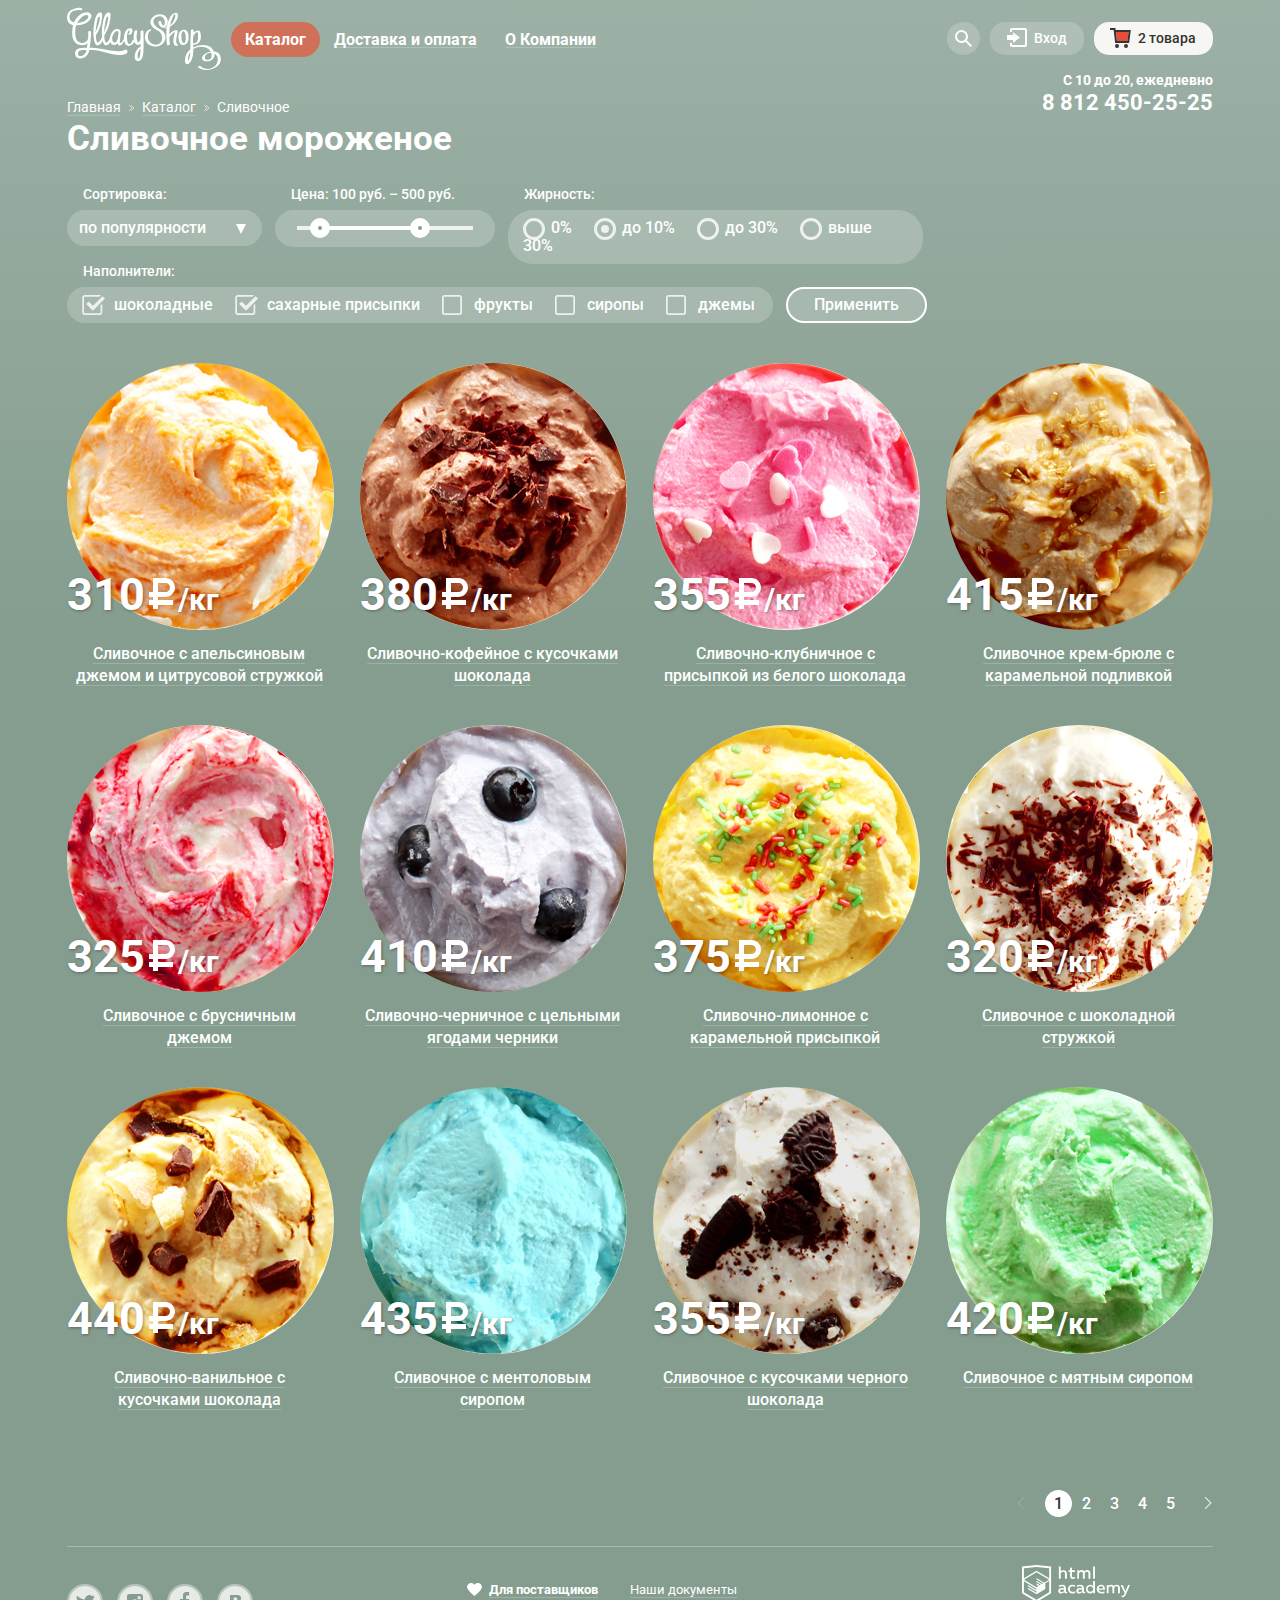
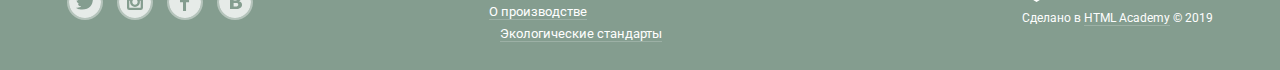
==== commit 06247a80: "Делает правки в чекбоксах" ====
--- a/catalog.html
+++ b/catalog.html
@@ -165,9 +165,9 @@
                 </div>
 
                 <div class="usep-popup-item-total"><span class="user-popup-text-total">Итого: 750 руб.</span></div>
-              </div>
 
               <button class="button button--basket" type="submit">Оформить заказ</button>
+            </div>
             </form>
           </li>
         </ul>
@@ -223,32 +223,36 @@
             <legend class="catalog-filter-class">Цена: 100 руб. – 500 руб.</legend>
 
             <div class="checkbox-container checkbox-container--scale">
-              <input class="scale-input" type="range" id="cost" name="cost" min="0" max="1000" value="100" />
+              <input class="scale-input visually-hidden" type="range" id="cost" name="cost" min="0" max="1000" value="100" />
 
               <div class="scale">
                 <div class="bar"></div>
               </div>
 
-              <button type="button" class="toggle toggle--min"></button>
-
-              <button type="button" class="toggle toggle--max"></button>
+              <button type="button" class="toggle toggle--min">
+                <span class="visually-hidden">Минимальная цена</span>
+              </button>
+
+              <button type="button" class="toggle toggle--max">
+                <span class="visually-hidden">Максимальная цена</span>
+              </button>
             </div>
           </fieldset>
 
           <fieldset class="catalog-filter">
             <legend class="catalog-filter-class">Жирность:</legend>
 
-            <div class="checkbox-container">
-              <input class="radio" type="radio" id="zero" name="fat" value="0" />
+            <div class="checkbox-container checkbox-container--radio">
+              <input class="radio visually-hidden" type="radio" id="zero" name="fat" value="0" />
               <label class="radio-label" for="zero">0%</label>
 
-              <input class="radio" type="radio" id="ten" name="fat" value="10" checked />
+              <input class="radio visually-hidden" type="radio" id="ten" name="fat" value="10" checked />
               <label class="radio-label" for="ten">до 10%</label>
 
-              <input class="radio" type="radio" id="upthirty" name="fat" value="30" />
+              <input class="radio visually-hidden" type="radio" id="upthirty" name="fat" value="30" />
               <label class="radio-label" for="upthirty">до 30%</label>
 
-              <input class="radio" type="radio" id="thirty" name="fat" value="30+" />
+              <input class="radio visually-hidden" type="radio" id="thirty" name="fat" value="30+" />
               <label class="radio-label" for="thirty">выше 30%</label>
             </div>
           </fieldset>
@@ -257,19 +261,19 @@
             <legend class="catalog-filter-class">Наполнители:</legend>
 
             <div class="checkbox-container">
-              <input class="checkbox" type="checkbox" id="chocolate" name="chocolate" checked />
+              <input class="checkbox visually-hidden" type="checkbox" id="chocolate" name="chocolate" checked />
               <label class="checkbox-label" for="chocolate">шоколадные</label>
 
-              <input class="checkbox" type="checkbox" id="sugar" name="sugar" checked />
+              <input class="checkbox visually-hidden" type="checkbox" id="sugar" name="sugar" checked />
               <label class="checkbox-label" for="sugar">сахарные присыпки</label>
 
-              <input class="checkbox" type="checkbox" id="fruit" name="fruit" />
+              <input class="checkbox visually-hidden" type="checkbox" id="fruit" name="fruit" />
               <label class="checkbox-label" for="fruit">фрукты</label>
 
-              <input class="checkbox" type="checkbox" id="syrups" name="syrups" />
+              <input class="checkbox visually-hidden" type="checkbox" id="syrups" name="syrups" />
               <label class="checkbox-label" for="syrups">сиропы</label>
 
-              <input class="checkbox" type="checkbox" id="jams" name="jams" />
+              <input class="checkbox visually-hidden" type="checkbox" id="jams" name="jams" />
               <label class="checkbox-label" for="jams">джемы</label>
             </div>
           </fieldset>
--- a/css/style.css
+++ b/css/style.css
@@ -229,8 +229,6 @@
   display: -webkit-box;
   display: -ms-flexbox;
   display: flex;
-  -ms-flex-wrap: wrap;
-  flex-wrap: wrap;
   -webkit-box-pack: end;
   -ms-flex-pack: end;
   justify-content: flex-end;
@@ -544,6 +542,12 @@
   top: 168px;
 }
 
+.user-popup-link:hover,
+.user-popup-link:active {
+  color: #e84d37;
+  text-decoration-color: rgba(232, 77, 55, 0.3);
+}
+
 .user-popup-link-basket {
   text-decoration: none;
   font-size: 13px;
@@ -555,6 +559,11 @@
   padding-top: 10px;
 }
 
+.user-popup-link-basket:hover,
+.user-popup-link-basket:active {
+  color: #e84d37;
+}
+
 .user-popup-text {
   font-size: 13px;
   font-weight: normal;
@@ -596,16 +605,17 @@
   border-radius: 30px;
   padding: 11px 14px;
   margin-top: 14px;
-  position: absolute;
-  right: 15px;
-  bottom: 22px;
+  align-self: flex-end;
+}
+
+.header-aside {
+  text-align: right;
 }
 
 .text-time {
   font-size: 14px;
   line-height: 16px;
   margin: 0px;
-  text-align: right;
   margin-bottom: 3px;
 }
 
@@ -614,8 +624,6 @@
   line-height: 24px;
   text-decoration: none;
   color: #fff;
-  text-align: right;
-  display: block;
 }
 
 .site-wrapper {
@@ -708,6 +716,10 @@
 
 .slider-toggle:hover {
   background-color: rgba(255, 255, 255, 0.4);
+}
+
+.slider-toggle:active {
+  background-color: rgba(255, 255, 255, 1);
 }
 
 .button {
@@ -832,6 +844,8 @@
   display: flex;
   position: relative;
   top: -20px;
+  flex-wrap: wrap;
+  max-width: 500px;
 }
 
 .bread-crumbs-link {
@@ -848,6 +862,7 @@
 .bread-crumbs-link:hover,
 .bread-crumbs-link:active {
   color: #ffbc9e;
+  border-color: #ffbc9e;
 }
 
 .bread-crumbs-link-home::after,
@@ -1012,10 +1027,13 @@
   min-height: 37px;
 }
 
+.checkbox-container--radio {
+  max-width: 415px;
+}
+
 .scale-input {
   position: absolute;
   cursor: pointer;
-  display: none;
 }
 
 .scale::before {
@@ -1084,7 +1102,6 @@
 .radio {
   position: absolute;
   cursor: pointer;
-  display: none;
 }
 
 .radio + .radio-label::before {
@@ -1138,7 +1155,6 @@
 .checkbox {
   position: absolute;
   cursor: pointer;
-  display: none;
 }
 
 .checkbox + .checkbox-label::before {
@@ -1195,10 +1211,6 @@
   margin-bottom: 40px;
 }
 
-li:nth-child(4n) {
-  margin-right: 0;
-}
-
 .ice-cream-title {
   text-align: center;
   margin: 0;
@@ -1219,6 +1231,7 @@
 .ice-cream-title--link:hover,
 .ice-cream-title--link:active {
   color: #ffbc9e;
+  border-color: #ffbc9e;
 }
 
 .ice-cream-image {
@@ -1760,6 +1773,7 @@
 .footer-nav-icon:hover,
 .footer-nav-icon:active {
   color: #ffbc9e;
+  border-color: #ffbc9e;
 }
 
 .footer-logo {
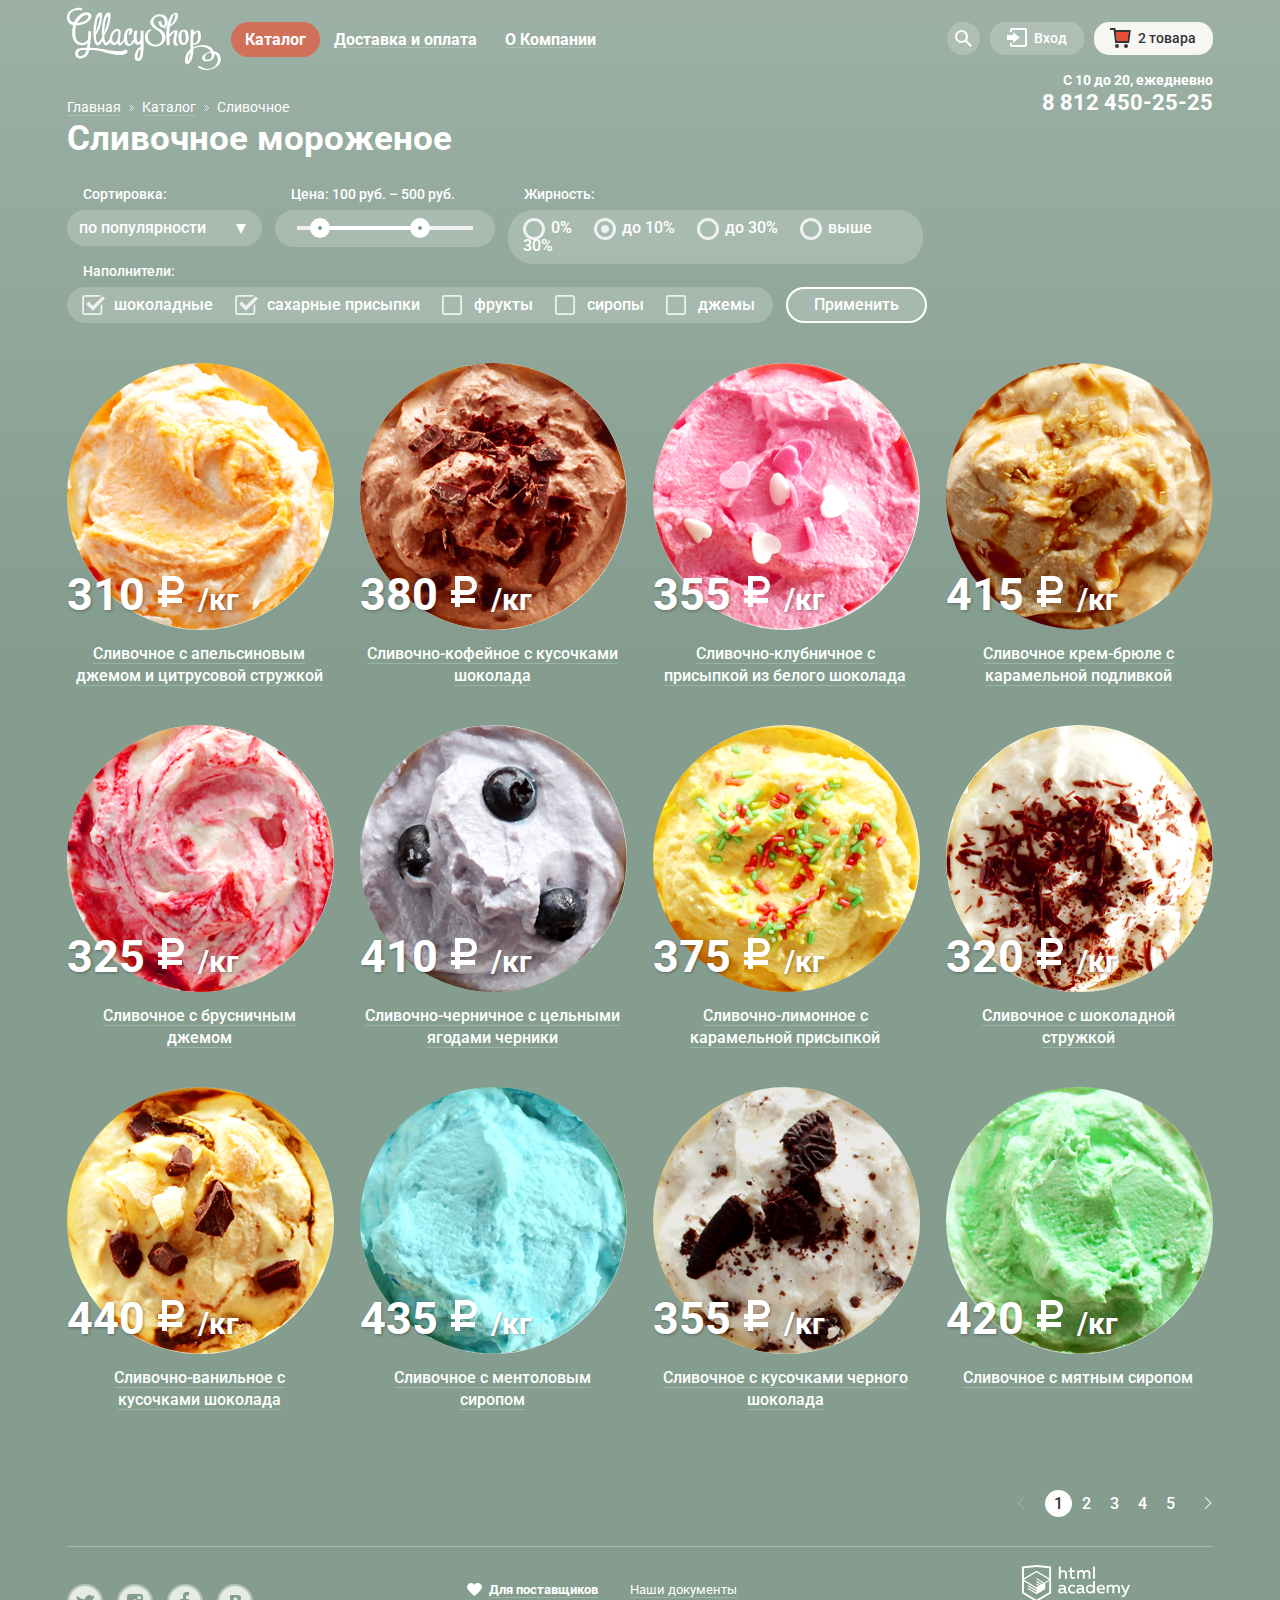
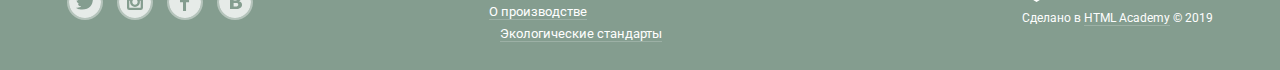
==== commit 61be0f78: "Делает правки списка мороженок" ====
--- a/catalog.html
+++ b/catalog.html
@@ -286,15 +286,16 @@
             <div class="ice-cream-container">
               <img class="ice-cream-image" src="img/ice-1.jpg" width="267" height="267" alt="Сливочное с апельсиновым джемом и цитрусовой стружкой"/>
 
-              <p class="ice-cream-cost">310</p>
-
-              <svg class="ice-cream-currency" xmlns="http://www.w3.org/2000/svg" width="31" height="36"
-                viewBox="0 0 31 36">
-                <path fill="#FFF"
-                  d="M11 21h7.451c5.247 0 9.5-4.253 9.5-9.5S23.698 2 18.451 2H6v14H2v5h4v3H2v5h4v4h5v-4h15v-5H11v-3zm0-14h7.451v-.03a4.53 4.53 0 0 1 0 9.06V16H11V7z" />
-              </svg>
-
-              <p class="ice-cream-kg">/кг</p>
+              <p class="ice-cream-cost">310
+
+              <svg class="ice-cream-currency" xmlns="http://www.w3.org/2000/svg" width="31" height="36"
+                viewBox="0 0 31 36">
+                <path fill="#FFF"
+                  d="M11 21h7.451c5.247 0 9.5-4.253 9.5-9.5S23.698 2 18.451 2H6v14H2v5h4v3H2v5h4v4h5v-4h15v-5H11v-3zm0-14h7.451v-.03a4.53 4.53 0 0 1 0 9.06V16H11V7z" />
+              </svg>
+
+              <span class="ice-cream-kg">/кг</span>
+            </p>
 
               <h2 class="ice-cream-title">
                 <a class="ice-cream-title--link" href="#">Сливочное с апельсиновым джемом и цитрусовой стружкой</a>
@@ -308,15 +309,16 @@
             <div class="ice-cream-container">
               <img class="ice-cream-image" src="img/ice-2.jpg" width="267" height="267" alt="Сливочно-кофейное с кусочками  шоколада"/>
 
-              <p class="ice-cream-cost">380</p>
-
-              <svg class="ice-cream-currency" xmlns="http://www.w3.org/2000/svg" width="31" height="36"
-                viewBox="0 0 31 36">
-                <path fill="#FFF"
-                  d="M11 21h7.451c5.247 0 9.5-4.253 9.5-9.5S23.698 2 18.451 2H6v14H2v5h4v3H2v5h4v4h5v-4h15v-5H11v-3zm0-14h7.451v-.03a4.53 4.53 0 0 1 0 9.06V16H11V7z" />
-              </svg>
-
-              <p class="ice-cream-kg">/кг</p>
+              <p class="ice-cream-cost">380
+
+              <svg class="ice-cream-currency" xmlns="http://www.w3.org/2000/svg" width="31" height="36"
+                viewBox="0 0 31 36">
+                <path fill="#FFF"
+                  d="M11 21h7.451c5.247 0 9.5-4.253 9.5-9.5S23.698 2 18.451 2H6v14H2v5h4v3H2v5h4v4h5v-4h15v-5H11v-3zm0-14h7.451v-.03a4.53 4.53 0 0 1 0 9.06V16H11V7z" />
+              </svg>
+
+              <span class="ice-cream-kg">/кг</span>
+            </p>
 
               <h2 class="ice-cream-title">
                 <a class="ice-cream-title--link" href="#">Сливочно-кофейное с кусочками шоколада</a>
@@ -330,15 +332,16 @@
             <div class="ice-cream-container">
               <img class="ice-cream-image" src="img/ice-3.jpg" width="267" height="267" alt="Сливочно-клубничное с присыпкой из белого шоколада"/>
 
-              <p class="ice-cream-cost">355</p>
-
-              <svg class="ice-cream-currency" xmlns="http://www.w3.org/2000/svg" width="31" height="36"
-                viewBox="0 0 31 36">
-                <path fill="#FFF"
-                  d="M11 21h7.451c5.247 0 9.5-4.253 9.5-9.5S23.698 2 18.451 2H6v14H2v5h4v3H2v5h4v4h5v-4h15v-5H11v-3zm0-14h7.451v-.03a4.53 4.53 0 0 1 0 9.06V16H11V7z" />
-              </svg>
-
-              <p class="ice-cream-kg">/кг</p>
+              <p class="ice-cream-cost">355
+
+              <svg class="ice-cream-currency" xmlns="http://www.w3.org/2000/svg" width="31" height="36"
+                viewBox="0 0 31 36">
+                <path fill="#FFF"
+                  d="M11 21h7.451c5.247 0 9.5-4.253 9.5-9.5S23.698 2 18.451 2H6v14H2v5h4v3H2v5h4v4h5v-4h15v-5H11v-3zm0-14h7.451v-.03a4.53 4.53 0 0 1 0 9.06V16H11V7z" />
+              </svg>
+
+              <span class="ice-cream-kg">/кг</span>
+            </p>
 
               <h2 class="ice-cream-title">
                 <a class="ice-cream-title--link" href="#">Сливочно-клубничное с присыпкой из белого шоколада</a>
@@ -352,15 +355,16 @@
             <div class="ice-cream-container">
               <img class="ice-cream-image" src="img/ice-4.png" width="267" height="267" alt="Сливочное крем-брюле с карамельной подливкой"/>
 
-              <p class="ice-cream-cost">415</p>
-
-              <svg class="ice-cream-currency" xmlns="http://www.w3.org/2000/svg" width="31" height="36"
-                viewBox="0 0 31 36">
-                <path fill="#FFF"
-                  d="M11 21h7.451c5.247 0 9.5-4.253 9.5-9.5S23.698 2 18.451 2H6v14H2v5h4v3H2v5h4v4h5v-4h15v-5H11v-3zm0-14h7.451v-.03a4.53 4.53 0 0 1 0 9.06V16H11V7z" />
-              </svg>
-
-              <p class="ice-cream-kg">/кг</p>
+              <p class="ice-cream-cost">415
+
+              <svg class="ice-cream-currency" xmlns="http://www.w3.org/2000/svg" width="31" height="36"
+                viewBox="0 0 31 36">
+                <path fill="#FFF"
+                  d="M11 21h7.451c5.247 0 9.5-4.253 9.5-9.5S23.698 2 18.451 2H6v14H2v5h4v3H2v5h4v4h5v-4h15v-5H11v-3zm0-14h7.451v-.03a4.53 4.53 0 0 1 0 9.06V16H11V7z" />
+              </svg>
+
+              <span class="ice-cream-kg">/кг</span>
+            </p>
 
               <h2 class="ice-cream-title">
                 <a class="ice-cream-title--link" href="#">Сливочное крем-брюле с карамельной подливкой</a>
@@ -374,15 +378,16 @@
             <div class="ice-cream-container">
               <img class="ice-cream-image" src="img/ice-5.jpg" width="267" height="267" alt="Сливочное с брусничным джемом"/>
 
-              <p class="ice-cream-cost">325</p>
-
-              <svg class="ice-cream-currency" xmlns="http://www.w3.org/2000/svg" width="31" height="36"
-                viewBox="0 0 31 36">
-                <path fill="#FFF"
-                  d="M11 21h7.451c5.247 0 9.5-4.253 9.5-9.5S23.698 2 18.451 2H6v14H2v5h4v3H2v5h4v4h5v-4h15v-5H11v-3zm0-14h7.451v-.03a4.53 4.53 0 0 1 0 9.06V16H11V7z" />
-              </svg>
-
-              <p class="ice-cream-kg">/кг</p>
+              <p class="ice-cream-cost">325
+
+              <svg class="ice-cream-currency" xmlns="http://www.w3.org/2000/svg" width="31" height="36"
+                viewBox="0 0 31 36">
+                <path fill="#FFF"
+                  d="M11 21h7.451c5.247 0 9.5-4.253 9.5-9.5S23.698 2 18.451 2H6v14H2v5h4v3H2v5h4v4h5v-4h15v-5H11v-3zm0-14h7.451v-.03a4.53 4.53 0 0 1 0 9.06V16H11V7z" />
+              </svg>
+
+              <span class="ice-cream-kg">/кг</span>
+            </p>
 
               <h2 class="ice-cream-title">
                 <a class="ice-cream-title--link" href="#">Сливочное с брусничным джемом</a>
@@ -396,16 +401,16 @@
             <div class="ice-cream-container">
               <img class="ice-cream-image" src="img/ice-6.jpg" width="267" height="267" alt="Сливочно-черничное с цельными ягодами черники"/>
 
-              <p class="ice-cream-cost">410</p>
-
-              <svg class="ice-cream-currency" xmlns="http://www.w3.org/2000/svg" width="31" height="36"
-                viewBox="0 0 31 36">
-                <path fill="#FFF"
-                  d="M11 21h7.451c5.247 0 9.5-4.253 9.5-9.5S23.698 2 18.451 2H6v14H2v5h4v3H2v5h4v4h5v-4h15v-5H11v-3zm0-14h7.451v-.03a4.53 4.53 0 0 1 0 9.06V16H11V7z" />
-              </svg>
-
-              <p class="ice-cream-kg">/кг</p>
-
+              <p class="ice-cream-cost">410
+
+              <svg class="ice-cream-currency" xmlns="http://www.w3.org/2000/svg" width="31" height="36"
+                viewBox="0 0 31 36">
+                <path fill="#FFF"
+                  d="M11 21h7.451c5.247 0 9.5-4.253 9.5-9.5S23.698 2 18.451 2H6v14H2v5h4v3H2v5h4v4h5v-4h15v-5H11v-3zm0-14h7.451v-.03a4.53 4.53 0 0 1 0 9.06V16H11V7z" />
+              </svg>
+
+              <span class="ice-cream-kg">/кг</span>
+            </p>
 
               <h2 class="ice-cream-title">
                 <a class="ice-cream-title--link" href="#">Сливочно-черничное с цельными ягодами черники</a>
@@ -419,16 +424,16 @@
             <div class="ice-cream-container">
               <img class="ice-cream-image" src="img/ice-7.jpg" width="267" height="267" alt="Сливочно-лимонное с карамельной присыпкой"/>
 
-              <p class="ice-cream-cost">375</p>
-
-              <svg class="ice-cream-currency" xmlns="http://www.w3.org/2000/svg" width="31" height="36"
-                viewBox="0 0 31 36">
-                <path fill="#FFF"
-                  d="M11 21h7.451c5.247 0 9.5-4.253 9.5-9.5S23.698 2 18.451 2H6v14H2v5h4v3H2v5h4v4h5v-4h15v-5H11v-3zm0-14h7.451v-.03a4.53 4.53 0 0 1 0 9.06V16H11V7z" />
-              </svg>
-
-              <p class="ice-cream-kg">/кг</p>
-
+              <p class="ice-cream-cost">375
+
+              <svg class="ice-cream-currency" xmlns="http://www.w3.org/2000/svg" width="31" height="36"
+                viewBox="0 0 31 36">
+                <path fill="#FFF"
+                  d="M11 21h7.451c5.247 0 9.5-4.253 9.5-9.5S23.698 2 18.451 2H6v14H2v5h4v3H2v5h4v4h5v-4h15v-5H11v-3zm0-14h7.451v-.03a4.53 4.53 0 0 1 0 9.06V16H11V7z" />
+              </svg>
+
+              <span class="ice-cream-kg">/кг</span>
+            </p>
 
               <h2 class="ice-cream-title">
                 <a class="ice-cream-title--link" href="#">Сливочно-лимонное с карамельной присыпкой</a>
@@ -442,16 +447,16 @@
             <div class="ice-cream-container">
               <img class="ice-cream-image" src="img/ice-8.jpg" width="267" height="267" alt="Сливочное с шоколадной стружкой"/>
 
-              <p class="ice-cream-cost">320</p>
-
-              <svg class="ice-cream-currency" xmlns="http://www.w3.org/2000/svg" width="31" height="36"
-                viewBox="0 0 31 36">
-                <path fill="#FFF"
-                  d="M11 21h7.451c5.247 0 9.5-4.253 9.5-9.5S23.698 2 18.451 2H6v14H2v5h4v3H2v5h4v4h5v-4h15v-5H11v-3zm0-14h7.451v-.03a4.53 4.53 0 0 1 0 9.06V16H11V7z" />
-              </svg>
-
-              <p class="ice-cream-kg">/кг</p>
-
+              <p class="ice-cream-cost">320
+
+              <svg class="ice-cream-currency" xmlns="http://www.w3.org/2000/svg" width="31" height="36"
+                viewBox="0 0 31 36">
+                <path fill="#FFF"
+                  d="M11 21h7.451c5.247 0 9.5-4.253 9.5-9.5S23.698 2 18.451 2H6v14H2v5h4v3H2v5h4v4h5v-4h15v-5H11v-3zm0-14h7.451v-.03a4.53 4.53 0 0 1 0 9.06V16H11V7z" />
+              </svg>
+
+              <span class="ice-cream-kg">/кг</span>
+            </p>
 
               <h2 class="ice-cream-title">
                 <a class="ice-cream-title--link" href="#">Сливочное с шоколадной стружкой</a>
@@ -465,15 +470,16 @@
             <div class="ice-cream-container">
               <img class="ice-cream-image" src="img/ice-9.jpg" width="267" height="267" alt="Сливочно-ванильное с кусочками шоколада"/>
 
-              <p class="ice-cream-cost">440</p>
-
-              <svg class="ice-cream-currency" xmlns="http://www.w3.org/2000/svg" width="31" height="36"
-                viewBox="0 0 31 36">
-                <path fill="#FFF"
-                  d="M11 21h7.451c5.247 0 9.5-4.253 9.5-9.5S23.698 2 18.451 2H6v14H2v5h4v3H2v5h4v4h5v-4h15v-5H11v-3zm0-14h7.451v-.03a4.53 4.53 0 0 1 0 9.06V16H11V7z" />
-              </svg>
-
-              <p class="ice-cream-kg">/кг</p>
+              <p class="ice-cream-cost">440
+
+              <svg class="ice-cream-currency" xmlns="http://www.w3.org/2000/svg" width="31" height="36"
+                viewBox="0 0 31 36">
+                <path fill="#FFF"
+                  d="M11 21h7.451c5.247 0 9.5-4.253 9.5-9.5S23.698 2 18.451 2H6v14H2v5h4v3H2v5h4v4h5v-4h15v-5H11v-3zm0-14h7.451v-.03a4.53 4.53 0 0 1 0 9.06V16H11V7z" />
+              </svg>
+
+              <span class="ice-cream-kg">/кг</span>
+            </p>
 
               <h2 class="ice-cream-title">
                 <a class="ice-cream-title--link" href="#">Сливочно-ванильное с кусочками шоколада</a>
@@ -487,16 +493,16 @@
             <div class="ice-cream-container">
               <img class="ice-cream-image" src="img/ice-10.jpg" width="267" height="267" alt="Сливочноe с ментоловым сиропом"/>
 
-              <p class="ice-cream-cost">435</p>
-
-              <svg class="ice-cream-currency" xmlns="http://www.w3.org/2000/svg" width="31" height="36"
-                viewBox="0 0 31 36">
-                <path fill="#FFF"
-                  d="M11 21h7.451c5.247 0 9.5-4.253 9.5-9.5S23.698 2 18.451 2H6v14H2v5h4v3H2v5h4v4h5v-4h15v-5H11v-3zm0-14h7.451v-.03a4.53 4.53 0 0 1 0 9.06V16H11V7z" />
-              </svg>
-
-              <p class="ice-cream-kg">/кг</p>
-
+              <p class="ice-cream-cost">435
+
+              <svg class="ice-cream-currency" xmlns="http://www.w3.org/2000/svg" width="31" height="36"
+                viewBox="0 0 31 36">
+                <path fill="#FFF"
+                  d="M11 21h7.451c5.247 0 9.5-4.253 9.5-9.5S23.698 2 18.451 2H6v14H2v5h4v3H2v5h4v4h5v-4h15v-5H11v-3zm0-14h7.451v-.03a4.53 4.53 0 0 1 0 9.06V16H11V7z" />
+              </svg>
+
+              <span class="ice-cream-kg">/кг</span>
+            </p>
 
               <h2 class="ice-cream-title">
                 <a class="ice-cream-title--link" href="#">Сливочноe с ментоловым сиропом</a>
@@ -510,16 +516,16 @@
             <div class="ice-cream-container">
               <img class="ice-cream-image" src="img/ice-11.jpg" width="267" height="267" alt="Сливочное с кусочками черного шоколада"/>
 
-              <p class="ice-cream-cost">355</p>
-
-              <svg class="ice-cream-currency" xmlns="http://www.w3.org/2000/svg" width="31" height="36"
-                viewBox="0 0 31 36">
-                <path fill="#FFF"
-                  d="M11 21h7.451c5.247 0 9.5-4.253 9.5-9.5S23.698 2 18.451 2H6v14H2v5h4v3H2v5h4v4h5v-4h15v-5H11v-3zm0-14h7.451v-.03a4.53 4.53 0 0 1 0 9.06V16H11V7z" />
-              </svg>
-
-              <p class="ice-cream-kg">/кг</p>
-
+              <p class="ice-cream-cost">355
+
+              <svg class="ice-cream-currency" xmlns="http://www.w3.org/2000/svg" width="31" height="36"
+                viewBox="0 0 31 36">
+                <path fill="#FFF"
+                  d="M11 21h7.451c5.247 0 9.5-4.253 9.5-9.5S23.698 2 18.451 2H6v14H2v5h4v3H2v5h4v4h5v-4h15v-5H11v-3zm0-14h7.451v-.03a4.53 4.53 0 0 1 0 9.06V16H11V7z" />
+              </svg>
+
+              <span class="ice-cream-kg">/кг</span>
+            </p>
 
               <h2 class="ice-cream-title">
                 <a class="ice-cream-title--link" href="#">Сливочное с кусочками черного шоколада</a>
@@ -533,16 +539,16 @@
             <div class="ice-cream-container">
               <img class="ice-cream-image" src="img/ice-12.jpg" width="267" height="267" alt="Сливочное с мятным сиропом"/>
 
-              <p class="ice-cream-cost">420</p>
-
-              <svg class="ice-cream-currency" xmlns="http://www.w3.org/2000/svg" width="31" height="36"
-                viewBox="0 0 31 36">
-                <path fill="#FFF"
-                  d="M11 21h7.451c5.247 0 9.5-4.253 9.5-9.5S23.698 2 18.451 2H6v14H2v5h4v3H2v5h4v4h5v-4h15v-5H11v-3zm0-14h7.451v-.03a4.53 4.53 0 0 1 0 9.06V16H11V7z" />
-              </svg>
-
-              <p class="ice-cream-kg">/кг</p>
-
+              <p class="ice-cream-cost">420
+
+              <svg class="ice-cream-currency" xmlns="http://www.w3.org/2000/svg" width="31" height="36"
+                viewBox="0 0 31 36">
+                <path fill="#FFF"
+                  d="M11 21h7.451c5.247 0 9.5-4.253 9.5-9.5S23.698 2 18.451 2H6v14H2v5h4v3H2v5h4v4h5v-4h15v-5H11v-3zm0-14h7.451v-.03a4.53 4.53 0 0 1 0 9.06V16H11V7z" />
+              </svg>
+
+              <span class="ice-cream-kg">/кг</span>
+            </p>
 
               <h2 class="ice-cream-title">
                 <a class="ice-cream-title--link" href="#">Сливочное с мятным сиропом</a>
--- a/css/style.css
+++ b/css/style.css
@@ -28,16 +28,21 @@
   background-size: 100% 650px;
 }
 
-/* .catalog-body::before {
+.popup-open::after {
   content: "";
-  width: 100%;
-  position: absolute;
+  position: fixed;
   top: 0;
+  left: 0;
   right: 0;
-  left: 0;
-  height: 650px;
-
-} */
+  bottom: 0;
+  display: block;
+  z-index: 20;
+  background-color: rgba(0, 0, 0, 0.3);
+}
+
+.popup-open::after {
+  display: none;
+}
 
 .visually-hidden {
   position: absolute;
@@ -241,12 +246,12 @@
   display: flex;
   margin-top: 15px;
   margin-bottom: 17px;
-  padding-right: 10px;
+  margin-right: 10px;
   position: relative;
 }
 
 .user-item:nth-child(3) {
-  padding-right: 0;
+  margin-right: 0;
 }
 
 .user-button {
@@ -804,15 +809,16 @@
   display: flex;
   -ms-flex-wrap: wrap;
   flex-wrap: wrap;
-  background-color: #9d8b84;
 }
 
 .free-gift-section--1 {
   background-image: url("../img/raspberries.jpg");
+  background-color:  #dc143c;
 }
 
 .free-gift-section--2 {
   background-image: url("../img/chocolate.jpg");
+  background-color:  #724237;
 }
 
 .free-gift-subtitle {
@@ -862,7 +868,7 @@
 .bread-crumbs-link:hover,
 .bread-crumbs-link:active {
   color: #ffbc9e;
-  border-color: #ffbc9e;
+  border-color: rgba(255, 188, 158, 0.3);
 }
 
 .bread-crumbs-link-home::after,
@@ -915,7 +921,6 @@
 }
 
 .catalog-sorting {
-  margin-bottom: 16px;
   font-weight: 500;
   background-color: rgba(255, 255, 255, 0.2);
   color: #ffffff;
@@ -929,6 +934,7 @@
 
 .select-wrapper {
   position: relative;
+  margin-bottom: 16px;
 }
 
 .select-wrapper::after {
@@ -945,6 +951,7 @@
   border-style: solid;
   border-width: 10px 5px 0 5px;
   border-color: #fff transparent transparent transparent;
+  pointer-events: none;
 }
 
 .option {
@@ -1195,9 +1202,6 @@
   display: flex;
   -ms-flex-wrap: wrap;
   flex-wrap: wrap;
-  -webkit-box-pack: justify;
-  -ms-flex-pack: justify;
-  justify-content: space-between;
   margin-top: 40px;
 }
 
@@ -1209,6 +1213,11 @@
   max-width: 267px;
   position: relative;
   margin-bottom: 40px;
+  margin-right: 26px;
+}
+
+.ice-cream:nth-child(4n) {
+  margin-right: 0;
 }
 
 .ice-cream-title {
@@ -1231,7 +1240,7 @@
 .ice-cream-title--link:hover,
 .ice-cream-title--link:active {
   color: #ffbc9e;
-  border-color: #ffbc9e;
+  border-color: rgba(255, 188, 158, 0.3);
 }
 
 .ice-cream-image {
@@ -1249,18 +1258,9 @@
   left: 0;
 }
 
-.ice-cream-currency {
-  position: absolute;
-  top: 213px;
-  left: 80px;
-}
-
 .ice-cream-kg {
   text-shadow: 0.5px 0.9px 3px rgba(49, 50, 53, 0.5);
   font-size: 30px;
-  position: absolute;
-  top: 226px;
-  left: 111px;
   margin: 0;
 }
 
@@ -1316,7 +1316,7 @@
   padding: 13px 17px;
   border-radius: 25px;
   position: absolute;
-  top: 335px;
+  bottom: -60px;
   left: 30px;
   z-index: 2;
 }
@@ -1410,6 +1410,7 @@
   -webkit-box-pack: justify;
   -ms-flex-pack: justify;
   justify-content: space-between;
+  align-items: flex-start;
 }
 
 .blog {
@@ -1420,7 +1421,7 @@
   padding-right: 19px;
   padding-top: 24px;
   padding-bottom: 26px;
-  min-width: 560px;
+  width: 560px;
   min-height: 220px;
   background-position: -53px -222px;
   background-color: #f8f7f4;
@@ -1431,6 +1432,7 @@
   color: #323232;
   margin: 0;
   margin-bottom: 5px;
+  width: 290px;
 }
 
 .blog-link {
@@ -1446,6 +1448,7 @@
 .blog-link:hover,
 .blog-link:active {
   color: #e84d37;
+  text-decoration-color: rgba(232, 77, 55, 0.3);
 }
 
 .subscribe {
@@ -1453,6 +1456,7 @@
   background-repeat: no-repeat;
   border-radius: 15px;
   max-width: 560px;
+  background-size: cover;
 }
 
 .subscribe-container {
@@ -1773,7 +1777,7 @@
 .footer-nav-icon:hover,
 .footer-nav-icon:active {
   color: #ffbc9e;
-  border-color: #ffbc9e;
+  border-color: rgba(255, 188, 158, 0.3);
 }
 
 .footer-logo {
@@ -1803,10 +1807,11 @@
   background-color: #f8f7f4;
   position: absolute;
   top: 560px;
-  left: 50%;
+  left: 620px;
   -webkit-transform: translate(-50%, -50%);
   -ms-transform: translate(-50%, -50%);
   transform: translate(-50%, -50%);
+  z-index: 21;
 }
 
 .button--feedback:active .modal {
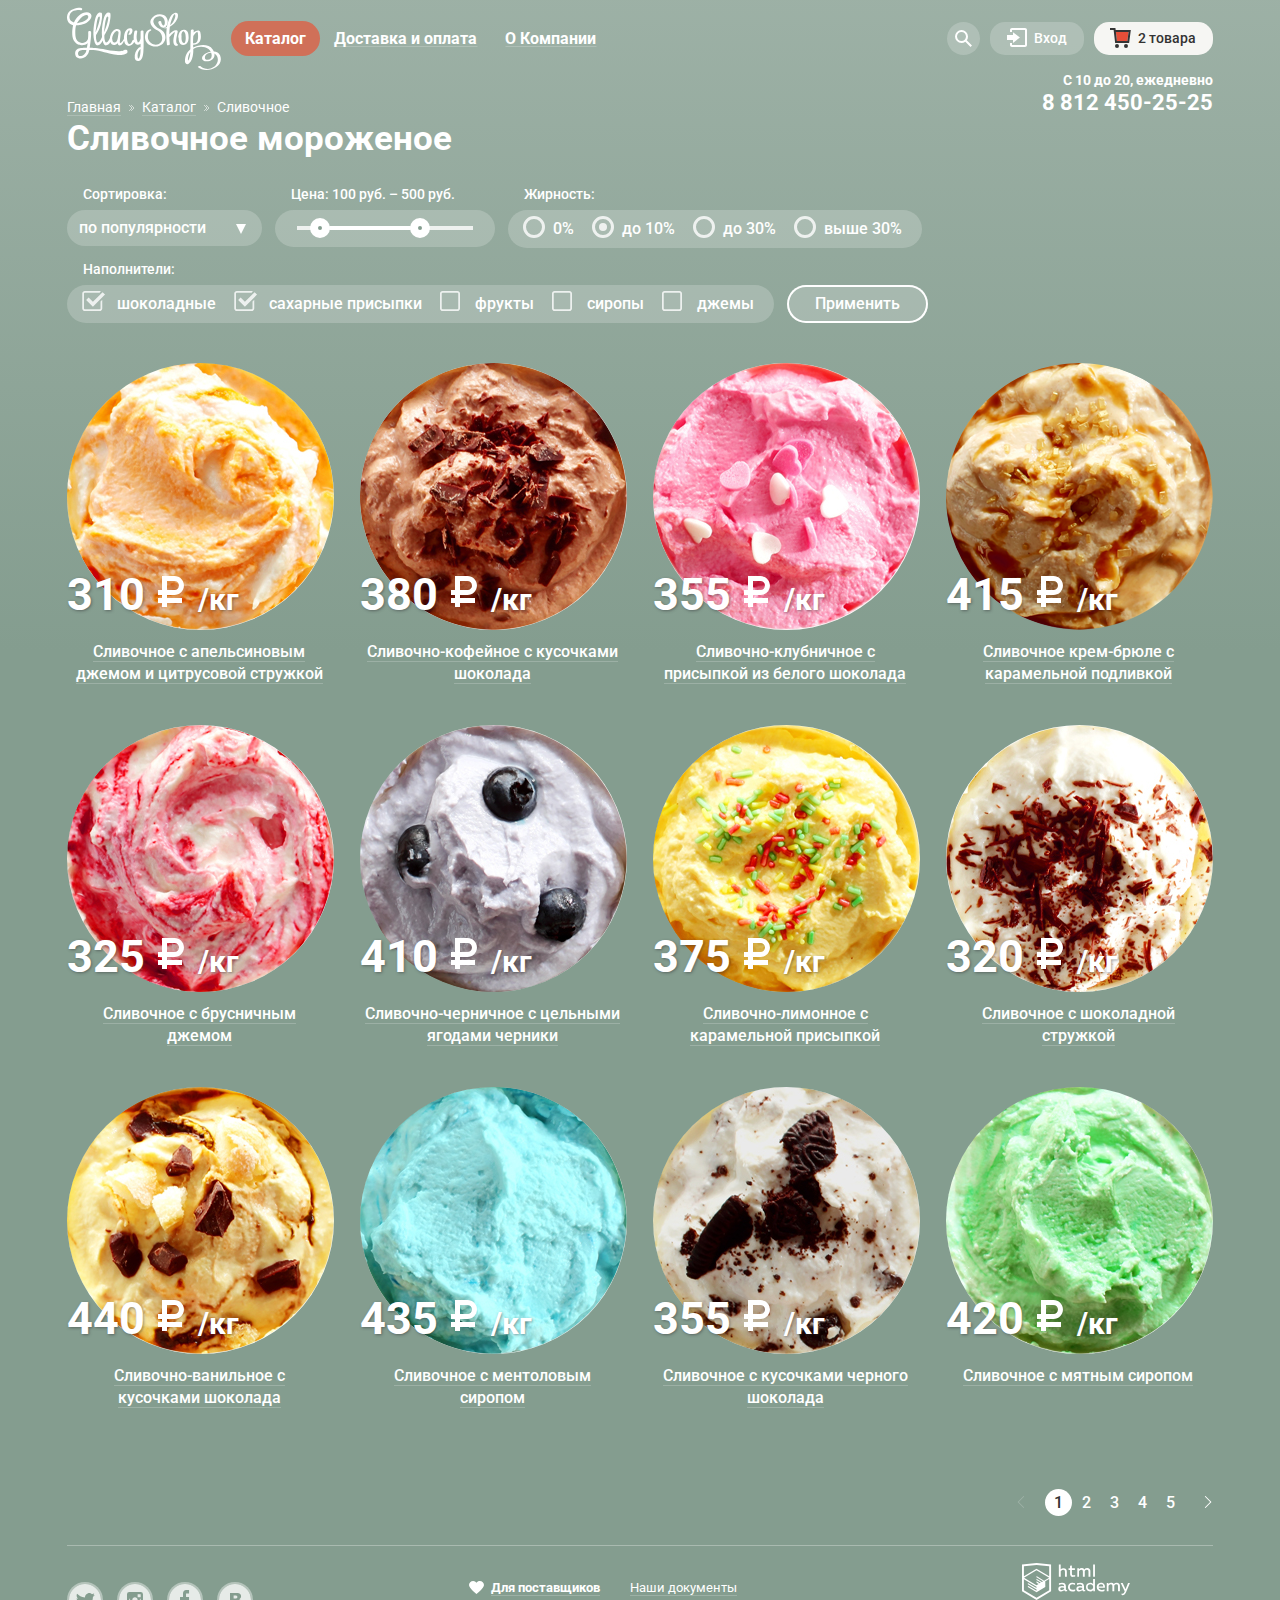
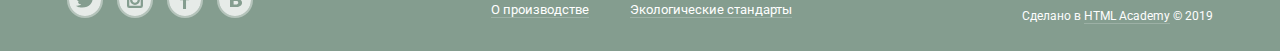
==== commit faa70851: "Делает мелкие правки" ====
--- a/catalog.html
+++ b/catalog.html
@@ -99,9 +99,11 @@
               <div class="user-popup-row">
                 <button class="button user-popup--button" type="submit">Войти</button>
 
-                <a class="user-popup-link user-popup-link--1" href="#">Забыли пароль?</a>
-
-                <a class="user-popup-link user-popup-link--2" href="#">Новая регистрация</a>
+                <div class="user-popup-link-wrap">
+                  <a class="user-popup-link" href="#">Забыли пароль?</a>
+
+                  <a class="user-popup-link" href="#">Новая регистрация</a>
+                </div>
               </div>
             </form>
           </li>
@@ -563,7 +565,7 @@
       <div class="pagination">
         <ul class="pagination-conteiner">
           <li class="pagination-item pagination-item--prev">
-            <a class="control-link control-link--disabled" href="#">
+            <a class="control-link control-link--disabled" href="#"><span class="visually-hidden">Переход на предыдущую страницу</span>
               <svg xmlns="http://www.w3.org/2000/svg" width="8" height="12" viewBox="0 0 8 12">
                 <path fill="#ffffff"
                   d="M7.237 5.642L1.729.133a.506.506 0 1 0-.716.716L6.163 6l-5.151 5.15a.507.507 0 0 0 .716.717l5.509-5.509a.504.504 0 0 0 0-.716z" />
@@ -593,6 +595,8 @@
 
           <li class="pagination-item pagination-item--next">
             <a class="control-link" href="#">
+              <span class="visually-hidden">Переход на следующщую страницу</span>
+
               <svg xmlns="http://www.w3.org/2000/svg" width="8" height="12" viewBox="0 0 8 12">
                 <path fill="#ffffff"
                   d="M7.237 5.642L1.729.133a.506.506 0 1 0-.716.716L6.163 6l-5.151 5.15a.507.507 0 0 0 .716.717l5.509-5.509a.504.504 0 0 0 0-.716z" />
--- a/css/style.css
+++ b/css/style.css
@@ -90,9 +90,6 @@
   -ms-flex-wrap: wrap;
   flex-wrap: wrap;
   height: 100%;
-  -webkit-box-align: center;
-  -ms-flex-align: center;
-  align-items: center;
 }
 
 .navigation-list,
@@ -147,6 +144,7 @@
 
 .navigation_item {
   position: relative;
+  padding-top: 23px;
 }
 
 .navigation-link--catalog {
@@ -489,8 +487,6 @@
   display: -webkit-box;
   display: -ms-flexbox;
   display: flex;
-  -ms-flex-wrap: wrap;
-  flex-wrap: wrap;
 }
 
 .user-popup-container {
@@ -528,23 +524,18 @@
   padding-bottom: 4px;
 }
 
+.user-popup-link-wrap {
+  display: flex;
+  flex-wrap: wrap;
+}
+
 .user-popup-link {
-  position: absolute;
   font-size: 13px;
   font-weight: normal;
   line-height: 1.85;
   text-align: left;
   color: #323232;
-}
-
-.user-popup-link--1 {
-  left: 140px;
-  top: 147px;
-}
-
-.user-popup-link--2 {
-  left: 140px;
-  top: 168px;
+  padding-left: 20px;
 }
 
 .user-popup-link:hover,
@@ -780,6 +771,7 @@
   vertical-align: top;
   text-decoration: none;
   border-radius: 50px;
+  max-width: 850px;
 }
 
 .slide {
@@ -794,6 +786,7 @@
   -ms-flex-pack: justify;
   justify-content: space-between;
   padding-top: 39px;
+  align-items: flex-start;
 }
 
 .free-gift-section {
@@ -1097,13 +1090,16 @@
 
 .radio-label {
   position: relative;
-  padding-left: 28px;
+  padding-left: 30px;
   cursor: pointer;
   -webkit-user-select: none;
   -moz-user-select: none;
   -ms-user-select: none;
   user-select: none;
   margin-right: 18px;
+  display: inline-block;
+  padding-top: 4px;
+  padding-bottom: 4px;
 }
 
 .radio {
@@ -1143,6 +1139,12 @@
   background-color: rgba(255, 255, 255, 1);
 }
 
+.radio:focus + .radio-label::before {
+  outline: thin dotted;
+  outline: 5px auto -webkit-focus-ring-color;
+  outline-offset: -2px;
+}
+
 .radio:disabled + .radio-label::before,
 .radio:disabled + .radio-label::after {
   border-color: rgba(255, 255, 255, 0.4);
@@ -1150,13 +1152,16 @@
 
 .checkbox-label {
   position: relative;
-  padding-left: 32px;
+  padding-left: 35px;
   cursor: pointer;
   -webkit-user-select: none;
   -moz-user-select: none;
   -ms-user-select: none;
   user-select: none;
   margin-right: 18px;
+  padding-top: 4px;
+  padding-bottom: 4px;
+  display: inline-block;
 }
 
 .checkbox {
@@ -1190,10 +1195,18 @@
   opacity: 0.4;
 }
 
+.checkbox:focus + .checkbox-label::before {
+  outline: thin dotted;
+  outline: 5px auto -webkit-focus-ring-color;
+  outline-offset: -2px;
+}
+
 .checkbox-container {
   background-color: rgba(255, 255, 255, 0.2);
   border-radius: 25px;
-  padding: 9px 0px 9px 15px;
+  padding: 6px 2px 6px 15px;
+  display: flex;
+  flex-wrap: wrap;
 }
 
 .catalog-list {
@@ -1224,7 +1237,7 @@
   text-align: center;
   margin: 0;
   max-width: 260px;
-  padding-top: 10px;
+  padding-top: 8px;
   padding-left: 4px;
 }
 
@@ -1508,7 +1521,7 @@
   display: -ms-flexbox;
   display: flex;
   margin-bottom: 3px;
-  margin-top: 31px;
+  margin-top: 30px;
   border-bottom: 1px solid rgba(255, 255, 255, 0.3);
 }
 
@@ -1658,10 +1671,7 @@
   display: -webkit-box;
   display: -ms-flexbox;
   display: flex;
-  -webkit-box-pack: justify;
-  -ms-flex-pack: justify;
-  justify-content: space-between;
-  padding-top: 14px;
+  padding-top: 13px;
   padding-bottom: 26px;
 }
 
@@ -1672,7 +1682,8 @@
   margin-top: 20px;
   -ms-flex-wrap: wrap;
   flex-wrap: wrap;
-  max-width: 200px;
+  min-width: 398px;
+  padding-right: 200px;
 }
 
 .footer-item {
@@ -1694,11 +1705,11 @@
   display: flex;
   -ms-flex-wrap: wrap;
   flex-wrap: wrap;
-  max-width: 325px;
+  max-width: 335px;
 }
 
 .footer-nav-item {
-  margin-right: 32px;
+  margin-right: 30px;
   position: relative;
 }
 
@@ -1782,6 +1793,7 @@
 
 .footer-logo {
   min-width: 189px;
+  margin-left: auto;
 }
 
 .footer-text {
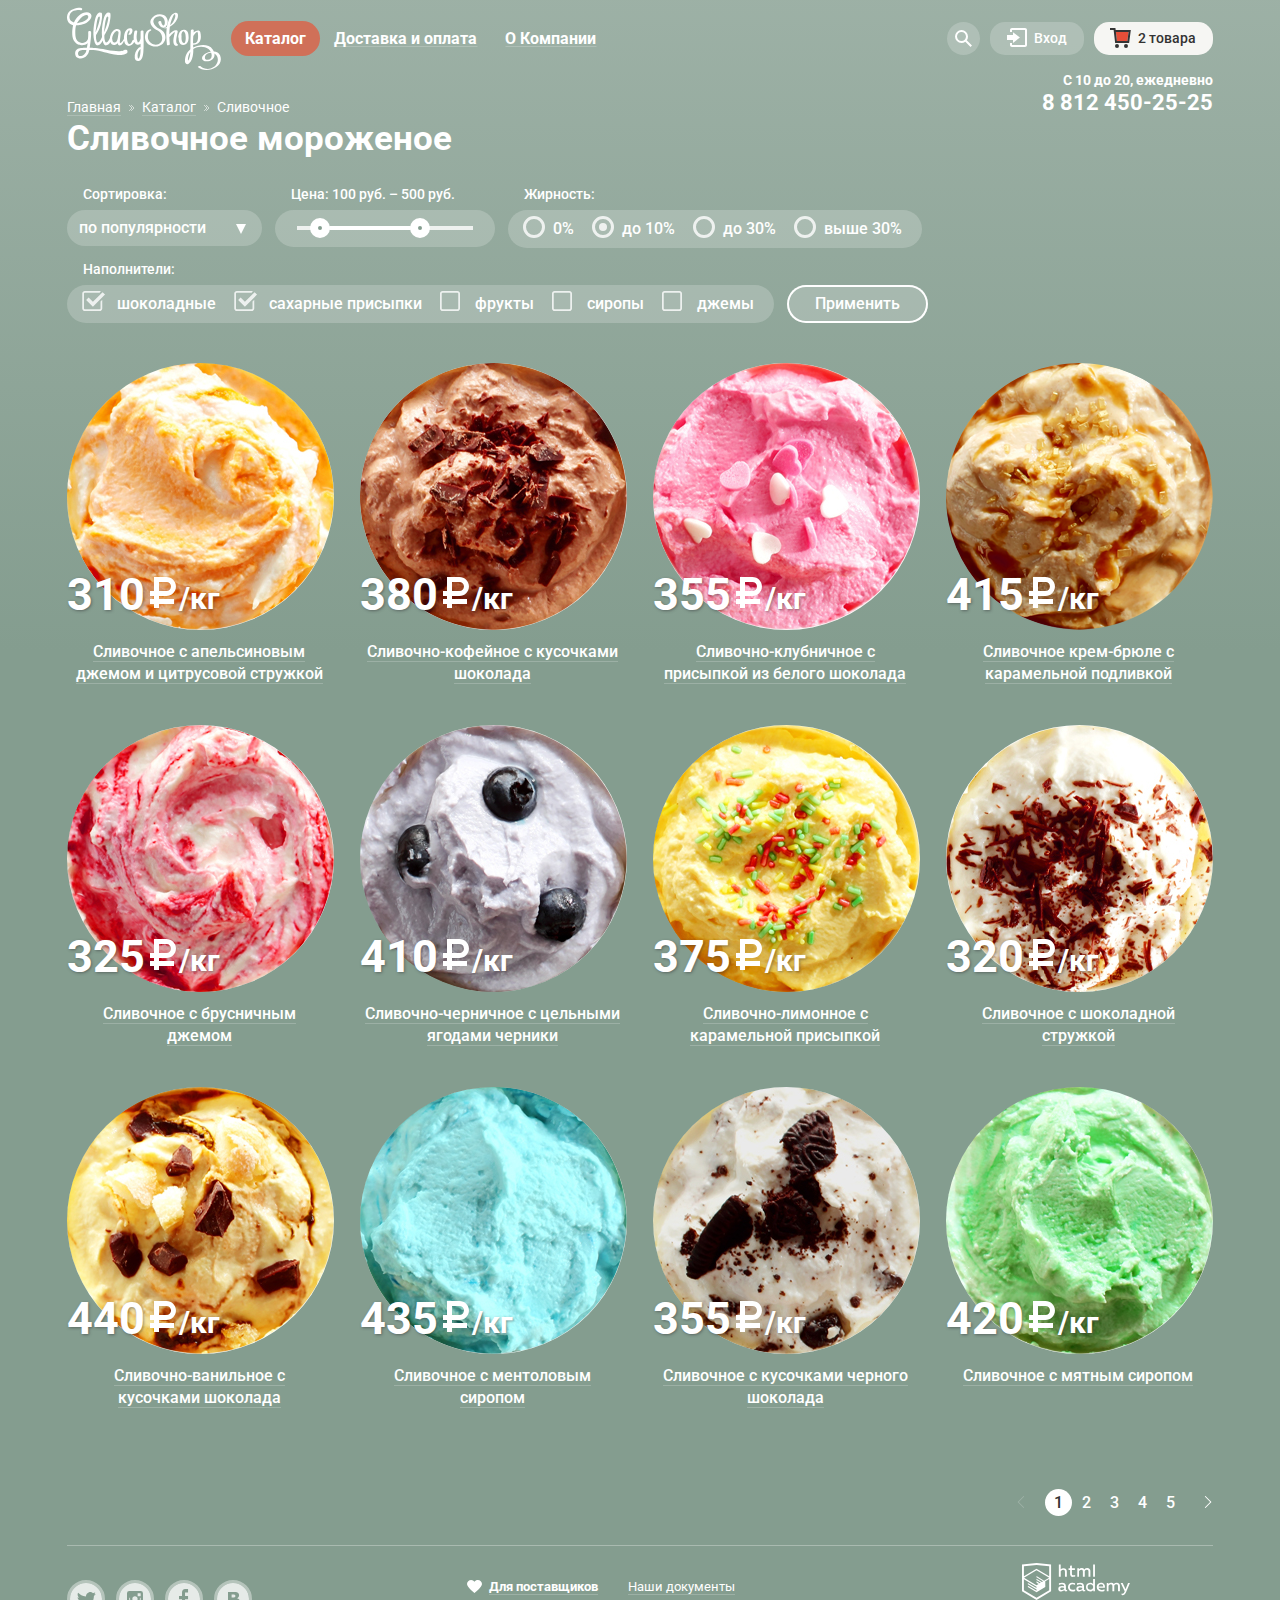
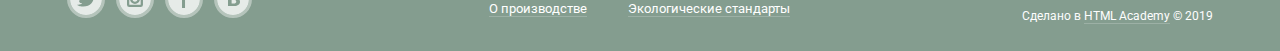
==== commit b534d6ec: "Делает правки блоку соц. кнопки" ====
--- a/catalog.html
+++ b/catalog.html
@@ -612,24 +612,28 @@
         <li class="footer-item">
           <a class="footer-icon footer-icon--twitter" href="https://twitter.com">
             <span class="visually-hidden">Твиттер</span>
+            <svg xmlns="http://www.w3.org/2000/svg" width="32" height="32" viewBox="0 0 32 32"><path fill="#FFF" d="M16 0C7.164 0 0 7.164 0 16c0 8.837 7.164 16 16 16 8.837 0 16-7.163 16-16 0-8.836-7.163-16-16-16zm7.944 12.809c-.251 6.516-3.463 10.832-10.992 10.702h-.486c-.447 0-4.543-.443-5.344-1.823 2.479.19 4.247-.406 5.12-1.136-1.048-.289-2.923-.461-3.251-2.848.384.104.618.221 1.299.113-1.307-.824-2.758-1.519-2.679-3.643.311.317 1.164.518 1.46.457-.768-.233-2.149-3.244-.974-4.781 1.984 1.79 4.075 3.482 7.804 3.643.227-2.214 1.24-3.699 3.168-4.325 1.84-.479 3.255.26 3.901 1.138.737-.224 1.453-.466 2.193-.685-.004.833-.569 1.463-.935 1.709.747.165 1.423-.475 1.423-.475-.184.963-1.094 1.725-1.707 1.954z"/></svg>
           </a>
         </li>
 
         <li class="footer-item">
           <a class="footer-icon footer-icon--instagram" href="https://www.instagram.com">
             <span class="visually-hidden">Инстаграм</span>
+            <svg xmlns="http://www.w3.org/2000/svg" width="32" height="32" viewBox="0 0 32 32"><g fill="#FFF"><path d="M20.916 16a4.938 4.938 0 1 1-9.877 0c0-.394.051-.773.138-1.14h-.897v6.838h11.396V14.86h-.897c.086.367.137.746.137 1.14z"/><path d="M15.978 18.659c1.466 0 2.659-1.193 2.659-2.659s-1.193-2.659-2.659-2.659c-1.466 0-2.659 1.193-2.659 2.659s1.192 2.659 2.659 2.659zM18.637 10.302h3.039v3.039h-3.039z"/><path d="M16 0C7.164 0 0 7.164 0 16c0 8.837 7.164 16 16 16 8.837 0 16-7.163 16-16 0-8.836-7.163-16-16-16zm7.955 21.698a2.285 2.285 0 0 1-2.279 2.279H10.279A2.285 2.285 0 0 1 8 21.698V10.302a2.286 2.286 0 0 1 2.279-2.279h11.396a2.286 2.286 0 0 1 2.279 2.279v11.396z"/></g></svg>
           </a>
         </li>
 
         <li class="footer-item">
           <a class="footer-icon footer-icon--fb" href="https://uk-ua.facebook.com">
             <span class="visually-hidden">Фейсбук</span>
+            <svg xmlns="http://www.w3.org/2000/svg" width="32" height="32" viewBox="0 0 32 32"><path fill="#FFF" d="M16 0C7.164 0 0 7.163 0 16s7.164 16 16 16c8.837 0 16-7.164 16-16S24.837 0 16 0zm4.062 9.455h-3.021v3.444h3.021v3.445h-3.021v8.61H14.02v-8.61H11v-3.445h3.021V9.455c0-1.902 1.353-3.445 3.021-3.445h3.021v3.445z"/></svg>
           </a>
         </li>
 
         <li class="footer-item">
           <a class="footer-icon footer-icon--vk" href="https://vk.com">
             <span class="visually-hidden">Вконтакте</span>
+            <svg xmlns="http://www.w3.org/2000/svg" width="32" height="32" viewBox="0 0 32 32"><g fill="#FFF"><path d="M16.637 14.495c.402-.019.719-.082.951-.188.326-.145.54-.33.641-.559.101-.229.15-.496.15-.797 0-.232-.058-.465-.174-.697-.116-.232-.322-.405-.617-.517-.264-.1-.592-.155-.984-.165a76.242 76.242 0 0 0-1.652-.014h-.339v2.965h.565c.571 0 1.057-.009 1.459-.028zM18.118 17.084c-.282-.081-.672-.125-1.166-.132a127.97 127.97 0 0 0-1.55-.009h-.79v3.493h.264c1.014 0 1.74-.003 2.18-.009a3.2 3.2 0 0 0 1.212-.245c.377-.157.633-.364.774-.625s.214-.562.214-.9c0-.446-.088-.788-.261-1.03-.17-.241-.464-.423-.877-.543z"/><path d="M16 0C7.164 0 0 7.164 0 16c0 8.837 7.164 16 16 16 8.837 0 16-7.163 16-16 0-8.836-7.163-16-16-16zm6.602 20.531a3.73 3.73 0 0 1-1.124 1.327c-.552.415-1.161.71-1.823.886s-1.501.264-2.519.264h-6.121V8.987h5.443c1.13 0 1.957.038 2.48.113a5.126 5.126 0 0 1 1.561.5c.533.27.929.632 1.189 1.087.26.455.392.975.392 1.558 0 .678-.179 1.278-.536 1.795-.358.518-.863.92-1.517 1.208v.075c.917.182 1.642.559 2.179 1.13.537.571.807 1.325.807 2.261 0 .678-.138 1.283-.411 1.817z"/></g></svg>
           </a>
         </li>
       </ul>
--- a/css/style.css
+++ b/css/style.css
@@ -1269,12 +1269,20 @@
   position: absolute;
   top: 209px;
   left: 0;
+  display: flex;
+  flex-wrap: wrap;
+}
+
+.ice-cream-currency {
+  transform: translateY(3px);
+  margin-left: 3px;
 }
 
 .ice-cream-kg {
   text-shadow: 0.5px 0.9px 3px rgba(49, 50, 53, 0.5);
   font-size: 30px;
   margin: 0;
+  transform: translateY(4px);
 }
 
 .ice-cream-container {
@@ -1520,7 +1528,7 @@
   display: -webkit-box;
   display: -ms-flexbox;
   display: flex;
-  margin-bottom: 3px;
+  margin-bottom: 4px;
   margin-top: 30px;
   border-bottom: 1px solid rgba(255, 255, 255, 0.3);
 }
@@ -1671,7 +1679,7 @@
   display: -webkit-box;
   display: -ms-flexbox;
   display: flex;
-  padding-top: 13px;
+  padding-top: 12px;
   padding-bottom: 26px;
 }
 
@@ -1679,24 +1687,24 @@
   display: -webkit-box;
   display: -ms-flexbox;
   display: flex;
-  margin-top: 20px;
+  margin-top: 18px;
   -ms-flex-wrap: wrap;
   flex-wrap: wrap;
   min-width: 398px;
-  padding-right: 200px;
+  padding-right: 204px;
 }
 
 .footer-item {
   display: -webkit-box;
   display: -ms-flexbox;
   display: flex;
-  padding-right: 14px;
+  padding-right: 11px;
 }
 
 .footer-nav {
-  margin-top: 14px;
+  margin-top: 13px;
   min-width: 360px;
-  padding-left: 24px;
+  padding-left: 22px;
 }
 
 .footer-nav-list {
@@ -1726,9 +1734,9 @@
 
 .footer-icon {
   opacity: 0.8;
-  width: 36px;
-  height: 36px;
-  border: 2px solid rgba(255, 255, 255, 0.5);
+  width: 38px;
+  height: 38px;
+  border: 3px solid rgba(255, 255, 255, 0.5);
   display: block;
   background-size: cover;
   border-radius: 50%;
@@ -1748,26 +1756,6 @@
 .footer-icon:active {
   opacity: 0.8;
   border-color: rgba(255, 255, 255, 0.7);
-}
-
-.footer-icon--twitter {
-  background-image: url("../img/twitter.svg");
-  background-repeat: no-repeat;
-}
-
-.footer-icon--instagram {
-  background-image: url("../img/instagram.svg");
-  background-repeat: no-repeat;
-}
-
-.footer-icon--fb {
-  background-image: url("../img/fb.svg");
-  background-repeat: no-repeat;
-}
-
-.footer-icon--vk {
-  background-image: url("../img/vk.svg");
-  background-repeat: no-repeat;
 }
 
 .footer-nav-icon {
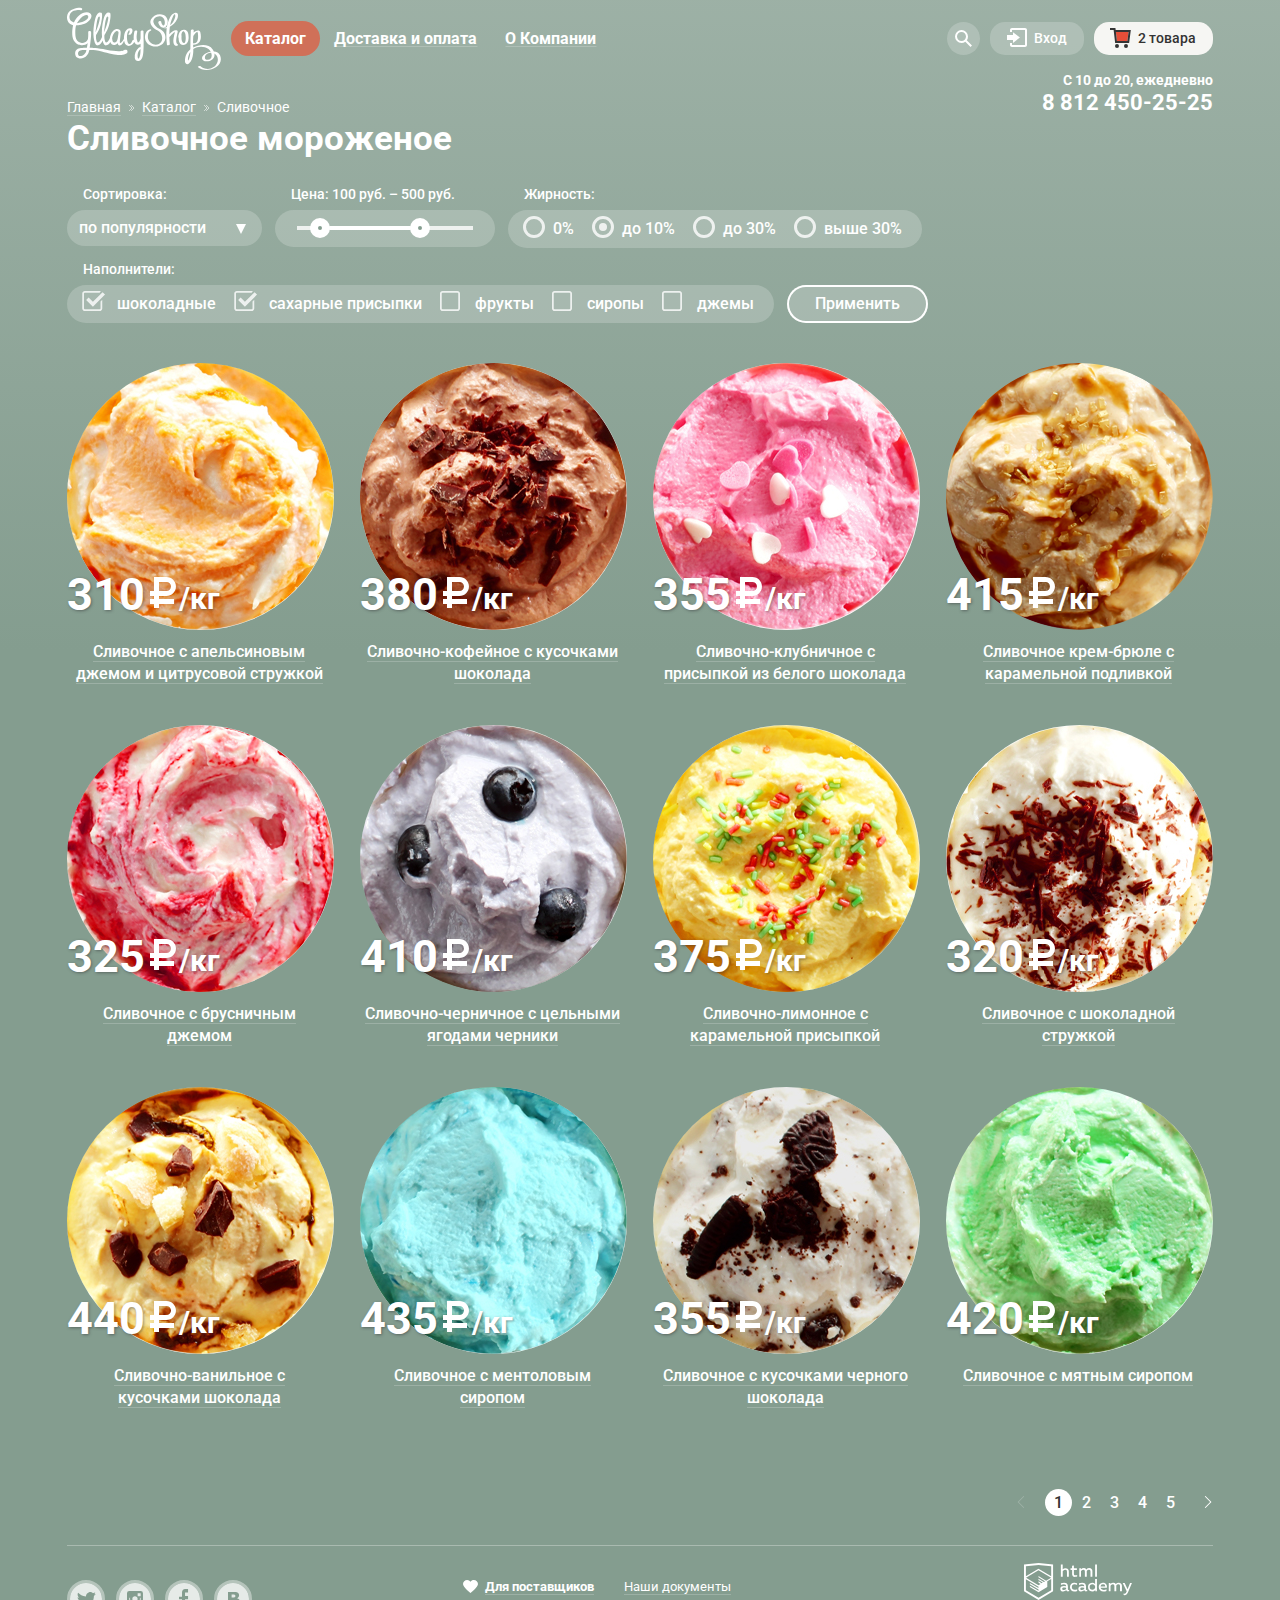
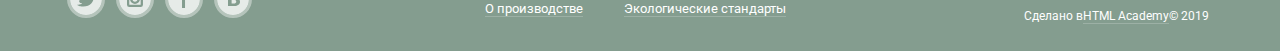
==== commit 4ac07531: "Делает правки после первой проверки защиты" ====
--- a/catalog.html
+++ b/catalog.html
@@ -5,51 +5,44 @@
     <meta charset="UTF-8"/>
     <link href="https://fonts.googleapis.com/css?family=Roboto:400,500,700&display=swap&subset=cyrillic" rel="stylesheet"/>
     <link rel="stylesheet" href="css/normalize.css"/>
-    <link rel="stylesheet" href="css/style.css"/>
+    <link rel="stylesheet" href="css/style-min.css"/>
     <title>Глейси - Каталог</title>
   </head>
 
   <body class="catalog-body">
+
     <header class="container">
       <div class="header">
         <a class="header-logo header-logo--catalog" href="index.html">
-          <img src="img/logo.svg" width="154" height="64" alt="Логотип сайта Глейси" />
+          <img src="img/logo.svg" width="154" height="64" alt="Логотип сайта Глейси"/>
         </a>
 
         <nav class="navigation">
           <ul class="navigation-list">
             <li class="navigation_item navigation_item--catalog">
               <a class="navigation-link navigation-link--catalog" href="#">Каталог</a>
-
               <ul class="navigation-dropdown">
                 <li class="navigation-dropdown-item">
                   <a class="navigation-dropdown-link navigation-dropdown-link--important" href="#">Новинки</a>
                 </li>
-
                 <li class="navigation-dropdown-border"></li>
-
                 <li class="navigation-dropdown-item navigation-dropdown-item--catalog">
                   <a class="navigation-dropdown-link" href="catalog.html">Сливочное</a>
                 </li>
-
                 <li class="navigation-dropdown-item">
                   <a class="navigation-dropdown-link" href="#">Щербеты</a>
                 </li>
-
                 <li class="navigation-dropdown-item">
                   <a class="navigation-dropdown-link" href="#">Фруктовый лед</a>
                 </li>
-
                 <li class="navigation-dropdown-item">
                   <a class="navigation-dropdown-link" href="#">Мелорин</a>
                 </li>
               </ul>
             </li>
-
             <li class="navigation_item">
               <a class="navigation-link" href="#">Доставка и оплата</a>
             </li>
-
             <li class="navigation_item">
               <a class="navigation-link" href="#">О Компании</a>
             </li>
@@ -59,117 +52,82 @@
         <ul class="user-list">
           <li class="user-item">
             <h2 class="visually-hidden">Кнопка поиска</h2>
-
             <button class="user-button user-button--loupe" type="button">
-              <svg class="user-icon" xmlns="http://www.w3.org/2000/svg" xmlns:xlink="http://www.w3.org/1999/xlink"
-                width="17" height="17" viewBox="0 0 17 17">
-                <path
-                  d="M16.958 15.527L11.75 10.32A6.455 6.455 0 0 0 13 6.5 6.5 6.5 0 1 0 6.5 13a6.465 6.465 0 0 0 3.839-1.263l5.205 5.204 1.414-1.414zM6.5 11C4.019 11 2 8.981 2 6.5S4.019 2 6.5 2 11 4.019 11 6.5 8.981 11 6.5 11z" />
+              <svg class="user-icon" xmlns="http://www.w3.org/2000/svg" xmlns:xlink="http://www.w3.org/1999/xlink" width="17" height="17"
+                viewBox="0 0 17 17"><path d="M16.958 15.527L11.75 10.32A6.455 6.455 0 0 0 13 6.5 6.5 6.5 0 1 0 6.5 13a6.465 6.465 0 0 0
+                3.839-1.263l5.205 5.204 1.414-1.414zM6.5 11C4.019 11 2 8.981 2 6.5S4.019 2 6.5 2 11 4.019 11 6.5 8.981 11 6.5 11z"/>
               </svg>
             </button>
-
             <form class="user-popup user-popup--search" action="http://echo.htmlacademy.ru" method="GET">
               <h2 class="visually-hidden">Поле для поиска мороженого</h2>
-
               <input class="user-popup-input" type="search" name="search" placeholder="Что ищем?"/>
             </form>
           </li>
-
           <li class="user-item">
             <button class="user-button user-button--login" type="button">
-              <svg class="user-icon-login" xmlns="http://www.w3.org/2000/svg" xmlns:xlink="http://www.w3.org/1999/xlink"
-                width="21" height="19">
-                <g>
-                  <path d="M6 14.875L12.917 9.5 6 4.125v2.917H-.042v4.917H6z" />
-                  <path
-                    d="M18 0H5C3.9 0 3 .9 3 2v2h2V2h13v15H5v-2H3v2c0 1.1.9 2 2 2h13c1.1 0 2-.9 2-2V2c0-1.1-.9-2-2-2z"/>
-                </g>
+              <svg class="user-icon-login" xmlns="http://www.w3.org/2000/svg" xmlns:xlink="http://www.w3.org/1999/xlink" width="21" height="19">
+                <g><path d="M6 14.875L12.917 9.5 6 4.125v2.917H-.042v4.917H6z"/><path d="M18 0H5C3.9 0 3 .9 3 2v2h2V2h13v15H5v-2H3v2c0 1.1.9 2 2
+                2h13c1.1 0 2-.9 2-2V2c0-1.1-.9-2-2-2z"/></g>
               </svg>
-
               <span>Вход</span>
             </button>
-
             <form class="user-popup user-popup--login" action="http://echo.htmlacademy.ru" method="POST">
               <h2 class="visually-hidden">Вход в личный кабинет</h2>
-
               <input class="user-popup-email" type="email" name="email" placeholder="email@example.com"/>
-
               <input class="user-popup-password" type="password" name="password" placeholder="Пароль"/>
-
               <div class="user-popup-row">
                 <button class="button user-popup--button" type="submit">Войти</button>
-
                 <div class="user-popup-link-wrap">
                   <a class="user-popup-link" href="#">Забыли пароль?</a>
-
                   <a class="user-popup-link" href="#">Новая регистрация</a>
                 </div>
               </div>
             </form>
           </li>
-
           <li class="user-item">
             <h2 class="visually-hidden">Корзина товаров</h2>
-
             <button class="user-button user-button--catalog" type="button">
-              <svg class="user-icon-basket" xmlns="http://www.w3.org/2000/svg" width="21" height="20"
-                viewBox="0 0 21 20">
-                <path fill="#E84D37" d="M5.888 4.031L6.922 13h10.45l1.176-8.969z"/>
-                <circle fill="#343434" cx="6.984" cy="18" r="2"/>
-                <circle fill="#343434" cx="15.984" cy="18" r="2"/>
-                <path fill="#343434"
-                  d="M5.657 2.031L5.422 0H0v2h3.64l1.5 13h13.988l1.699-12.969H5.657zM17.372 13H6.922L5.888 4.031h12.66L17.372 13z"/>
+              <svg class="user-icon-basket" xmlns="http://www.w3.org/2000/svg" width="21" height="20" viewBox="0 0 21 20"><path fill="#E84D37"
+                d="M5.888 4.031L6.922 13h10.45l1.176-8.969z"/><circle fill="#343434" cx="6.984" cy="18" r="2"/><circle fill="#343434" cx="15.984"
+                cy="18" r="2"/><path fill="#343434" d="M5.657 2.031L5.422 0H0v2h3.64l1.5 13h13.988l1.699-12.969H5.657zM17.372 13H6.922L5.888
+                4.031h12.66L17.372 13z"/>
               </svg>
-
               <span>2 товара</span>
             </button>
-
             <form class="user-popup user-popup--basket" action="http://echo.htmlacademy.ru" method="POST">
               <h2 class="visually-hidden">Список товара</h2>
-
               <div class="user-popup-container">
                 <div class="usep-popup-item">
-                  <button class="user-popup-button" type="button"><span class="visually-hidden">Удалить товар</span>
-                    <svg xmlns="http://www.w3.org/2000/svg" width="11" height="11" viewBox="0 0 11 11">
-                      <path fill="#231F20"
-                        d="M10.979.728l-.708-.707L5.5 4.792.729.021.021.728 4.793 5.5.021 10.271l.707.708L5.5 6.207l4.771 4.772.708-.708L6.207 5.5z" />
+                  <button class="user-popup-button" type="button">
+                    <span class="visually-hidden">Удалить товар</span>
+                    <svg xmlns="http://www.w3.org/2000/svg" width="11" height="11" viewBox="0 0 11 11"><path fill="#231F20"
+                      d="M10.979.728l-.708-.707L5.5 4.792.729.021.021.728 4.793 5.5.021 10.271l.707.708L5.5 6.207l4.771 4.772.708-.708L6.207 5.5z"/>
                     </svg>
                   </button>
-
                   <img class="user-image" src="img/ice-1.jpg" width="33" height="33" alt="Пломбир с апельсиновым джемом"/>
-
                   <a class="user-popup-link-basket" href="#">Пломбир с апельсиновым джемом</a>
-
                   <span class="user-popup-text">1,5 кг х</span>
-
                   <span class="user-popup-text--cost">200 руб.</span>
-
                   <span class="user-popup-text">300 руб.</span>
                 </div>
-
                 <div class="usep-popup-item">
-                  <button class="user-popup-button" type="button"><span class="visually-hidden">Удалить товар</span>
-                    <svg xmlns="http://www.w3.org/2000/svg" width="11" height="11" viewBox="0 0 11 11">
-                      <path fill="#231F20"
-                        d="M10.979.728l-.708-.707L5.5 4.792.729.021.021.728 4.793 5.5.021 10.271l.707.708L5.5 6.207l4.771 4.772.708-.708L6.207 5.5z" />
+                  <button class="user-popup-button" type="button">
+                    <span class="visually-hidden">Удалить товар</span>
+                    <svg xmlns="http://www.w3.org/2000/svg" width="11" height="11" viewBox="0 0 11 11"><path fill="#231F20"
+                      d="M10.979.728l-.708-.707L5.5 4.792.729.021.021.728 4.793 5.5.021 10.271l.707.708L5.5 6.207l4.771 4.772.708-.708L6.207 5.5z"/>
                     </svg>
                   </button>
-
                   <img class="user-image" src="img/ice-3.jpg" width="33" height="33" alt="Клубничный пломбир с присыпкой из белого шоколада"/>
-
                   <a class="user-popup-link-basket" href="#">Клубничный пломбир с присыпкой из белого шоколада</a>
-
                   <span class="user-popup-text">1,5 кг х</span>
-
                   <span class="user-popup-text--cost">300 руб.</span>
-
                   <span class="user-popup-text">450 руб.</span>
                 </div>
-
-                <div class="usep-popup-item-total"><span class="user-popup-text-total">Итого: 750 руб.</span></div>
-
-              <button class="button button--basket" type="submit">Оформить заказ</button>
-            </div>
+                <div class="usep-popup-item-total">
+                  <span class="user-popup-text-total">Итого: 750 руб.</span>
+                </div>
+                <button class="button button--basket" type="submit">Оформить заказ</button>
+              </div>
             </form>
           </li>
         </ul>
@@ -177,9 +135,7 @@
 
       <div class="header-aside">
         <h2 class="visually-hidden">Время работы и наш номер</h2>
-
         <p class="text-time">С 10 до 20, ежедневно</p>
-
         <a class="text-phone" href="tel:+88124502525">8 812 450-25-25</a>
       </div>
     </header>
@@ -189,11 +145,9 @@
         <li>
           <a class="bread-crumbs-link bread-crumbs-link-home" href="index.html">Главная</a>
         </li>
-
         <li>
           <a class="bread-crumbs-link bread-crumbs-link-catalog" href="#">Каталог</a>
         </li>
-
         <li>
           <a class="bread-crumbs-link bread-crumbs-link--current" href="#">Сливочное</a>
         </li>
@@ -201,85 +155,62 @@
 
       <section class="catalog">
         <h1 class="catalog-title">Сливочное мороженое</h1>
-
         <form class="catalog-filter-container" action="http://echo.htmlacademy.ru" method="get">
           <h2 class="visually-hidden">Фильтр по мороженому</h2>
-
           <fieldset class="catalog-filter">
             <legend class="catalog-filter-class">Сортировка:</legend>
-
             <div class="select-wrapper">
               <select class="catalog-sorting" name="sorting">
                 <option class="option" value="popular" selected>по популярности</option>
-
                 <option class="option" value="inexpensive">сначала недорогие</option>
-
                 <option class="option" value="expensive">сначала дорогие</option>
-
                 <option class="option" value="fat">по жирности</option>
               </select>
             </div>
           </fieldset>
-
           <fieldset class="catalog-filter">
             <legend class="catalog-filter-class">Цена: 100 руб. – 500 руб.</legend>
-
             <div class="checkbox-container checkbox-container--scale">
-              <input class="scale-input visually-hidden" type="range" id="cost" name="cost" min="0" max="1000" value="100" />
-
+              <input class="scale-input visually-hidden" type="range" id="cost" name="cost" min="0" max="1000" value="100"/>
               <div class="scale">
                 <div class="bar"></div>
               </div>
-
               <button type="button" class="toggle toggle--min">
                 <span class="visually-hidden">Минимальная цена</span>
               </button>
-
               <button type="button" class="toggle toggle--max">
                 <span class="visually-hidden">Максимальная цена</span>
               </button>
             </div>
           </fieldset>
-
           <fieldset class="catalog-filter">
             <legend class="catalog-filter-class">Жирность:</legend>
-
             <div class="checkbox-container checkbox-container--radio">
-              <input class="radio visually-hidden" type="radio" id="zero" name="fat" value="0" />
+              <input class="radio visually-hidden" type="radio" id="zero" name="fat" value="0"/>
               <label class="radio-label" for="zero">0%</label>
-
-              <input class="radio visually-hidden" type="radio" id="ten" name="fat" value="10" checked />
+              <input class="radio visually-hidden" type="radio" id="ten" name="fat" value="10" checked/>
               <label class="radio-label" for="ten">до 10%</label>
-
-              <input class="radio visually-hidden" type="radio" id="upthirty" name="fat" value="30" />
+              <input class="radio visually-hidden" type="radio" id="upthirty" name="fat" value="30"/>
               <label class="radio-label" for="upthirty">до 30%</label>
-
-              <input class="radio visually-hidden" type="radio" id="thirty" name="fat" value="30+" />
+              <input class="radio visually-hidden" type="radio" id="thirty" name="fat" value="30+"/>
               <label class="radio-label" for="thirty">выше 30%</label>
             </div>
           </fieldset>
-
           <fieldset class="catalog-filter">
             <legend class="catalog-filter-class">Наполнители:</legend>
-
             <div class="checkbox-container">
-              <input class="checkbox visually-hidden" type="checkbox" id="chocolate" name="chocolate" checked />
+              <input class="checkbox visually-hidden" type="checkbox" id="chocolate" name="chocolate" checked/>
               <label class="checkbox-label" for="chocolate">шоколадные</label>
-
-              <input class="checkbox visually-hidden" type="checkbox" id="sugar" name="sugar" checked />
+              <input class="checkbox visually-hidden" type="checkbox" id="sugar" name="sugar" checked/>
               <label class="checkbox-label" for="sugar">сахарные присыпки</label>
-
-              <input class="checkbox visually-hidden" type="checkbox" id="fruit" name="fruit" />
+              <input class="checkbox visually-hidden" type="checkbox" id="fruit" name="fruit"/>
               <label class="checkbox-label" for="fruit">фрукты</label>
-
-              <input class="checkbox visually-hidden" type="checkbox" id="syrups" name="syrups" />
+              <input class="checkbox visually-hidden" type="checkbox" id="syrups" name="syrups"/>
               <label class="checkbox-label" for="syrups">сиропы</label>
-
-              <input class="checkbox visually-hidden" type="checkbox" id="jams" name="jams" />
+              <input class="checkbox visually-hidden" type="checkbox" id="jams" name="jams"/>
               <label class="checkbox-label" for="jams">джемы</label>
             </div>
           </fieldset>
-
           <button class="apply-filter" type="submit">Применить</button>
         </form>
 
@@ -287,275 +218,192 @@
           <li class="ice-cream">
             <div class="ice-cream-container">
               <img class="ice-cream-image" src="img/ice-1.jpg" width="267" height="267" alt="Сливочное с апельсиновым джемом и цитрусовой стружкой"/>
-
               <p class="ice-cream-cost">310
-
-              <svg class="ice-cream-currency" xmlns="http://www.w3.org/2000/svg" width="31" height="36"
-                viewBox="0 0 31 36">
-                <path fill="#FFF"
-                  d="M11 21h7.451c5.247 0 9.5-4.253 9.5-9.5S23.698 2 18.451 2H6v14H2v5h4v3H2v5h4v4h5v-4h15v-5H11v-3zm0-14h7.451v-.03a4.53 4.53 0 0 1 0 9.06V16H11V7z" />
-              </svg>
-
-              <span class="ice-cream-kg">/кг</span>
-            </p>
-
+                <svg class="ice-cream-currency" xmlns="http://www.w3.org/2000/svg" width="31" height="36" viewBox="0 0 31 36"><path fill="#FFF"
+                  d="M11 21h7.451c5.247 0 9.5-4.253 9.5-9.5S23.698 2 18.451 2H6v14H2v5h4v3H2v5h4v4h5v-4h15v-5H11v-3zm0-14h7.451v-.03a4.53 4.53
+                  0 0 1 0 9.06V16H11V7z"/>
+                </svg>
+                <span class="ice-cream-kg">/кг</span>
+              </p>
               <h2 class="ice-cream-title">
                 <a class="ice-cream-title--link" href="#">Сливочное с апельсиновым джемом и цитрусовой стружкой</a>
               </h2>
-
-              <a class="button button--ice-cream-link" href="#">Быстрый просмотр</a>
-            </div>
-          </li>
-
+              <a class="button button--ice-cream-link" href="#">Быстрый просмотр</a>
+            </div>
+          </li>
           <li class="ice-cream">
             <div class="ice-cream-container">
               <img class="ice-cream-image" src="img/ice-2.jpg" width="267" height="267" alt="Сливочно-кофейное с кусочками  шоколада"/>
-
               <p class="ice-cream-cost">380
-
-              <svg class="ice-cream-currency" xmlns="http://www.w3.org/2000/svg" width="31" height="36"
-                viewBox="0 0 31 36">
-                <path fill="#FFF"
-                  d="M11 21h7.451c5.247 0 9.5-4.253 9.5-9.5S23.698 2 18.451 2H6v14H2v5h4v3H2v5h4v4h5v-4h15v-5H11v-3zm0-14h7.451v-.03a4.53 4.53 0 0 1 0 9.06V16H11V7z" />
-              </svg>
-
-              <span class="ice-cream-kg">/кг</span>
-            </p>
-
+                <svg class="ice-cream-currency" xmlns="http://www.w3.org/2000/svg" width="31" height="36" viewBox="0 0 31 36"><path fill="#FFF"
+                  d="M11 21h7.451c5.247 0 9.5-4.253 9.5-9.5S23.698 2 18.451 2H6v14H2v5h4v3H2v5h4v4h5v-4h15v-5H11v-3zm0-14h7.451v-.03a4.53 4.53
+                  0 0 1 0 9.06V16H11V7z"/>
+                </svg>
+                <span class="ice-cream-kg">/кг</span>
+              </p>
               <h2 class="ice-cream-title">
                 <a class="ice-cream-title--link" href="#">Сливочно-кофейное с кусочками шоколада</a>
               </h2>
-
-              <a class="button button--ice-cream-link" href="#">Быстрый просмотр</a>
-            </div>
-          </li>
-
+              <a class="button button--ice-cream-link" href="#">Быстрый просмотр</a>
+            </div>
+          </li>
           <li class="ice-cream">
             <div class="ice-cream-container">
               <img class="ice-cream-image" src="img/ice-3.jpg" width="267" height="267" alt="Сливочно-клубничное с присыпкой из белого шоколада"/>
-
               <p class="ice-cream-cost">355
-
-              <svg class="ice-cream-currency" xmlns="http://www.w3.org/2000/svg" width="31" height="36"
-                viewBox="0 0 31 36">
-                <path fill="#FFF"
-                  d="M11 21h7.451c5.247 0 9.5-4.253 9.5-9.5S23.698 2 18.451 2H6v14H2v5h4v3H2v5h4v4h5v-4h15v-5H11v-3zm0-14h7.451v-.03a4.53 4.53 0 0 1 0 9.06V16H11V7z" />
-              </svg>
-
-              <span class="ice-cream-kg">/кг</span>
-            </p>
-
+                <svg class="ice-cream-currency" xmlns="http://www.w3.org/2000/svg" width="31" height="36" viewBox="0 0 31 36"><path fill="#FFF"
+                  d="M11 21h7.451c5.247 0 9.5-4.253 9.5-9.5S23.698 2 18.451 2H6v14H2v5h4v3H2v5h4v4h5v-4h15v-5H11v-3zm0-14h7.451v-.03a4.53 4.53
+                  0 0 1 0 9.06V16H11V7z"/>
+                </svg>
+                <span class="ice-cream-kg">/кг</span>
+              </p>
               <h2 class="ice-cream-title">
                 <a class="ice-cream-title--link" href="#">Сливочно-клубничное с присыпкой из белого шоколада</a>
               </h2>
-
-              <a class="button button--ice-cream-link" href="#">Быстрый просмотр</a>
-            </div>
-          </li>
-
+              <a class="button button--ice-cream-link" href="#">Быстрый просмотр</a>
+            </div>
+          </li>
           <li class="ice-cream">
             <div class="ice-cream-container">
               <img class="ice-cream-image" src="img/ice-4.png" width="267" height="267" alt="Сливочное крем-брюле с карамельной подливкой"/>
-
               <p class="ice-cream-cost">415
-
-              <svg class="ice-cream-currency" xmlns="http://www.w3.org/2000/svg" width="31" height="36"
-                viewBox="0 0 31 36">
-                <path fill="#FFF"
-                  d="M11 21h7.451c5.247 0 9.5-4.253 9.5-9.5S23.698 2 18.451 2H6v14H2v5h4v3H2v5h4v4h5v-4h15v-5H11v-3zm0-14h7.451v-.03a4.53 4.53 0 0 1 0 9.06V16H11V7z" />
-              </svg>
-
-              <span class="ice-cream-kg">/кг</span>
-            </p>
-
+                <svg class="ice-cream-currency" xmlns="http://www.w3.org/2000/svg" width="31" height="36" viewBox="0 0 31 36"><path fill="#FFF"
+                  d="M11 21h7.451c5.247 0 9.5-4.253 9.5-9.5S23.698 2 18.451 2H6v14H2v5h4v3H2v5h4v4h5v-4h15v-5H11v-3zm0-14h7.451v-.03a4.53 4.53
+                  0 0 1 0 9.06V16H11V7z"/>
+                </svg>
+                <span class="ice-cream-kg">/кг</span>
+              </p>
               <h2 class="ice-cream-title">
                 <a class="ice-cream-title--link" href="#">Сливочное крем-брюле с карамельной подливкой</a>
               </h2>
-
-              <a class="button button--ice-cream-link" href="#">Быстрый просмотр</a>
-            </div>
-          </li>
-
+              <a class="button button--ice-cream-link" href="#">Быстрый просмотр</a>
+            </div>
+          </li>
           <li class="ice-cream">
             <div class="ice-cream-container">
               <img class="ice-cream-image" src="img/ice-5.jpg" width="267" height="267" alt="Сливочное с брусничным джемом"/>
-
               <p class="ice-cream-cost">325
-
-              <svg class="ice-cream-currency" xmlns="http://www.w3.org/2000/svg" width="31" height="36"
-                viewBox="0 0 31 36">
-                <path fill="#FFF"
-                  d="M11 21h7.451c5.247 0 9.5-4.253 9.5-9.5S23.698 2 18.451 2H6v14H2v5h4v3H2v5h4v4h5v-4h15v-5H11v-3zm0-14h7.451v-.03a4.53 4.53 0 0 1 0 9.06V16H11V7z" />
-              </svg>
-
-              <span class="ice-cream-kg">/кг</span>
-            </p>
-
+                <svg class="ice-cream-currency" xmlns="http://www.w3.org/2000/svg" width="31" height="36" viewBox="0 0 31 36"><path fill="#FFF"
+                  d="M11 21h7.451c5.247 0 9.5-4.253 9.5-9.5S23.698 2 18.451 2H6v14H2v5h4v3H2v5h4v4h5v-4h15v-5H11v-3zm0-14h7.451v-.03a4.53 4.53
+                  0 0 1 0 9.06V16H11V7z"/>
+                </svg>
+                <span class="ice-cream-kg">/кг</span>
+              </p>
               <h2 class="ice-cream-title">
                 <a class="ice-cream-title--link" href="#">Сливочное с брусничным джемом</a>
               </h2>
-
-              <a class="button button--ice-cream-link" href="#">Быстрый просмотр</a>
-            </div>
-          </li>
-
+              <a class="button button--ice-cream-link" href="#">Быстрый просмотр</a>
+            </div>
+          </li>
           <li class="ice-cream">
             <div class="ice-cream-container">
               <img class="ice-cream-image" src="img/ice-6.jpg" width="267" height="267" alt="Сливочно-черничное с цельными ягодами черники"/>
-
               <p class="ice-cream-cost">410
-
-              <svg class="ice-cream-currency" xmlns="http://www.w3.org/2000/svg" width="31" height="36"
-                viewBox="0 0 31 36">
-                <path fill="#FFF"
-                  d="M11 21h7.451c5.247 0 9.5-4.253 9.5-9.5S23.698 2 18.451 2H6v14H2v5h4v3H2v5h4v4h5v-4h15v-5H11v-3zm0-14h7.451v-.03a4.53 4.53 0 0 1 0 9.06V16H11V7z" />
-              </svg>
-
-              <span class="ice-cream-kg">/кг</span>
-            </p>
-
+                <svg class="ice-cream-currency" xmlns="http://www.w3.org/2000/svg" width="31" height="36" viewBox="0 0 31 36"><path fill="#FFF"
+                  d="M11 21h7.451c5.247 0 9.5-4.253 9.5-9.5S23.698 2 18.451 2H6v14H2v5h4v3H2v5h4v4h5v-4h15v-5H11v-3zm0-14h7.451v-.03a4.53 4.53
+                  0 0 1 0 9.06V16H11V7z"/>
+                </svg>
+                <span class="ice-cream-kg">/кг</span>
+              </p>
               <h2 class="ice-cream-title">
                 <a class="ice-cream-title--link" href="#">Сливочно-черничное с цельными ягодами черники</a>
               </h2>
-
-              <a class="button button--ice-cream-link" href="#">Быстрый просмотр</a>
-            </div>
-          </li>
-
+              <a class="button button--ice-cream-link" href="#">Быстрый просмотр</a>
+            </div>
+          </li>
           <li class="ice-cream">
             <div class="ice-cream-container">
               <img class="ice-cream-image" src="img/ice-7.jpg" width="267" height="267" alt="Сливочно-лимонное с карамельной присыпкой"/>
-
               <p class="ice-cream-cost">375
-
-              <svg class="ice-cream-currency" xmlns="http://www.w3.org/2000/svg" width="31" height="36"
-                viewBox="0 0 31 36">
-                <path fill="#FFF"
-                  d="M11 21h7.451c5.247 0 9.5-4.253 9.5-9.5S23.698 2 18.451 2H6v14H2v5h4v3H2v5h4v4h5v-4h15v-5H11v-3zm0-14h7.451v-.03a4.53 4.53 0 0 1 0 9.06V16H11V7z" />
-              </svg>
-
-              <span class="ice-cream-kg">/кг</span>
-            </p>
-
+                <svg class="ice-cream-currency" xmlns="http://www.w3.org/2000/svg" width="31" height="36" viewBox="0 0 31 36"><path fill="#FFF"
+                  d="M11 21h7.451c5.247 0 9.5-4.253 9.5-9.5S23.698 2 18.451 2H6v14H2v5h4v3H2v5h4v4h5v-4h15v-5H11v-3zm0-14h7.451v-.03a4.53 4.53
+                  0 0 1 0 9.06V16H11V7z"/>
+                </svg>
+                <span class="ice-cream-kg">/кг</span>
+              </p>
               <h2 class="ice-cream-title">
                 <a class="ice-cream-title--link" href="#">Сливочно-лимонное с карамельной присыпкой</a>
               </h2>
-
-              <a class="button button--ice-cream-link" href="#">Быстрый просмотр</a>
-            </div>
-          </li>
-
+              <a class="button button--ice-cream-link" href="#">Быстрый просмотр</a>
+            </div>
+          </li>
           <li class="ice-cream">
             <div class="ice-cream-container">
               <img class="ice-cream-image" src="img/ice-8.jpg" width="267" height="267" alt="Сливочное с шоколадной стружкой"/>
-
               <p class="ice-cream-cost">320
-
-              <svg class="ice-cream-currency" xmlns="http://www.w3.org/2000/svg" width="31" height="36"
-                viewBox="0 0 31 36">
-                <path fill="#FFF"
-                  d="M11 21h7.451c5.247 0 9.5-4.253 9.5-9.5S23.698 2 18.451 2H6v14H2v5h4v3H2v5h4v4h5v-4h15v-5H11v-3zm0-14h7.451v-.03a4.53 4.53 0 0 1 0 9.06V16H11V7z" />
-              </svg>
-
-              <span class="ice-cream-kg">/кг</span>
-            </p>
-
+                <svg class="ice-cream-currency" xmlns="http://www.w3.org/2000/svg" width="31" height="36" viewBox="0 0 31 36"><path fill="#FFF"
+                  d="M11 21h7.451c5.247 0 9.5-4.253 9.5-9.5S23.698 2 18.451 2H6v14H2v5h4v3H2v5h4v4h5v-4h15v-5H11v-3zm0-14h7.451v-.03a4.53 4.53
+                  0 0 1 0 9.06V16H11V7z"/>
+                </svg>
+                <span class="ice-cream-kg">/кг</span>
+              </p>
               <h2 class="ice-cream-title">
                 <a class="ice-cream-title--link" href="#">Сливочное с шоколадной стружкой</a>
               </h2>
-
-              <a class="button button--ice-cream-link" href="#">Быстрый просмотр</a>
-            </div>
-          </li>
-
+              <a class="button button--ice-cream-link" href="#">Быстрый просмотр</a>
+            </div>
+          </li>
           <li class="ice-cream">
             <div class="ice-cream-container">
               <img class="ice-cream-image" src="img/ice-9.jpg" width="267" height="267" alt="Сливочно-ванильное с кусочками шоколада"/>
-
               <p class="ice-cream-cost">440
-
-              <svg class="ice-cream-currency" xmlns="http://www.w3.org/2000/svg" width="31" height="36"
-                viewBox="0 0 31 36">
-                <path fill="#FFF"
-                  d="M11 21h7.451c5.247 0 9.5-4.253 9.5-9.5S23.698 2 18.451 2H6v14H2v5h4v3H2v5h4v4h5v-4h15v-5H11v-3zm0-14h7.451v-.03a4.53 4.53 0 0 1 0 9.06V16H11V7z" />
-              </svg>
-
-              <span class="ice-cream-kg">/кг</span>
-            </p>
-
+                <svg class="ice-cream-currency" xmlns="http://www.w3.org/2000/svg" width="31" height="36" viewBox="0 0 31 36"><path fill="#FFF"
+                  d="M11 21h7.451c5.247 0 9.5-4.253 9.5-9.5S23.698 2 18.451 2H6v14H2v5h4v3H2v5h4v4h5v-4h15v-5H11v-3zm0-14h7.451v-.03a4.53 4.53
+                  0 0 1 0 9.06V16H11V7z"/>
+                </svg>
+                <span class="ice-cream-kg">/кг</span>
+              </p>
               <h2 class="ice-cream-title">
                 <a class="ice-cream-title--link" href="#">Сливочно-ванильное с кусочками шоколада</a>
               </h2>
-
-              <a class="button button--ice-cream-link" href="#">Быстрый просмотр</a>
-            </div>
-          </li>
-
+              <a class="button button--ice-cream-link" href="#">Быстрый просмотр</a>
+            </div>
+          </li>
           <li class="ice-cream">
             <div class="ice-cream-container">
               <img class="ice-cream-image" src="img/ice-10.jpg" width="267" height="267" alt="Сливочноe с ментоловым сиропом"/>
-
               <p class="ice-cream-cost">435
-
-              <svg class="ice-cream-currency" xmlns="http://www.w3.org/2000/svg" width="31" height="36"
-                viewBox="0 0 31 36">
-                <path fill="#FFF"
-                  d="M11 21h7.451c5.247 0 9.5-4.253 9.5-9.5S23.698 2 18.451 2H6v14H2v5h4v3H2v5h4v4h5v-4h15v-5H11v-3zm0-14h7.451v-.03a4.53 4.53 0 0 1 0 9.06V16H11V7z" />
-              </svg>
-
-              <span class="ice-cream-kg">/кг</span>
-            </p>
-
+                <svg class="ice-cream-currency" xmlns="http://www.w3.org/2000/svg" width="31" height="36" viewBox="0 0 31 36"><path fill="#FFF"
+                  d="M11 21h7.451c5.247 0 9.5-4.253 9.5-9.5S23.698 2 18.451 2H6v14H2v5h4v3H2v5h4v4h5v-4h15v-5H11v-3zm0-14h7.451v-.03a4.53 4.53
+                  0 0 1 0 9.06V16H11V7z"/>
+                </svg>
+                <span class="ice-cream-kg">/кг</span>
+              </p>
               <h2 class="ice-cream-title">
                 <a class="ice-cream-title--link" href="#">Сливочноe с ментоловым сиропом</a>
               </h2>
-
-              <a class="button button--ice-cream-link" href="#">Быстрый просмотр</a>
-            </div>
-          </li>
-
+              <a class="button button--ice-cream-link" href="#">Быстрый просмотр</a>
+            </div>
+          </li>
           <li class="ice-cream">
             <div class="ice-cream-container">
               <img class="ice-cream-image" src="img/ice-11.jpg" width="267" height="267" alt="Сливочное с кусочками черного шоколада"/>
-
               <p class="ice-cream-cost">355
-
-              <svg class="ice-cream-currency" xmlns="http://www.w3.org/2000/svg" width="31" height="36"
-                viewBox="0 0 31 36">
-                <path fill="#FFF"
-                  d="M11 21h7.451c5.247 0 9.5-4.253 9.5-9.5S23.698 2 18.451 2H6v14H2v5h4v3H2v5h4v4h5v-4h15v-5H11v-3zm0-14h7.451v-.03a4.53 4.53 0 0 1 0 9.06V16H11V7z" />
-              </svg>
-
-              <span class="ice-cream-kg">/кг</span>
-            </p>
-
+                <svg class="ice-cream-currency" xmlns="http://www.w3.org/2000/svg" width="31" height="36" viewBox="0 0 31 36"><path fill="#FFF"
+                  d="M11 21h7.451c5.247 0 9.5-4.253 9.5-9.5S23.698 2 18.451 2H6v14H2v5h4v3H2v5h4v4h5v-4h15v-5H11v-3zm0-14h7.451v-.03a4.53 4.53
+                  0 0 1 0 9.06V16H11V7z"/>
+                </svg>
+                <span class="ice-cream-kg">/кг</span>
+              </p>
               <h2 class="ice-cream-title">
                 <a class="ice-cream-title--link" href="#">Сливочное с кусочками черного шоколада</a>
               </h2>
-
-              <a class="button button--ice-cream-link" href="#">Быстрый просмотр</a>
-            </div>
-          </li>
-
+              <a class="button button--ice-cream-link" href="#">Быстрый просмотр</a>
+            </div>
+          </li>
           <li class="ice-cream">
             <div class="ice-cream-container">
               <img class="ice-cream-image" src="img/ice-12.jpg" width="267" height="267" alt="Сливочное с мятным сиропом"/>
-
               <p class="ice-cream-cost">420
-
-              <svg class="ice-cream-currency" xmlns="http://www.w3.org/2000/svg" width="31" height="36"
-                viewBox="0 0 31 36">
-                <path fill="#FFF"
-                  d="M11 21h7.451c5.247 0 9.5-4.253 9.5-9.5S23.698 2 18.451 2H6v14H2v5h4v3H2v5h4v4h5v-4h15v-5H11v-3zm0-14h7.451v-.03a4.53 4.53 0 0 1 0 9.06V16H11V7z" />
-              </svg>
-
-              <span class="ice-cream-kg">/кг</span>
-            </p>
-
+                <svg class="ice-cream-currency" xmlns="http://www.w3.org/2000/svg" width="31" height="36" viewBox="0 0 31 36"><path fill="#FFF"
+                  d="M11 21h7.451c5.247 0 9.5-4.253 9.5-9.5S23.698 2 18.451 2H6v14H2v5h4v3H2v5h4v4h5v-4h15v-5H11v-3zm0-14h7.451v-.03a4.53 4.53
+                  0 0 1 0 9.06V16H11V7z"/>
+                </svg>
+                <span class="ice-cream-kg">/кг</span>
+              </p>
               <h2 class="ice-cream-title">
                 <a class="ice-cream-title--link" href="#">Сливочное с мятным сиропом</a>
               </h2>
-
               <a class="button button--ice-cream-link" href="#">Быстрый просмотр</a>
             </div>
           </li>
@@ -565,41 +413,33 @@
       <div class="pagination">
         <ul class="pagination-conteiner">
           <li class="pagination-item pagination-item--prev">
-            <a class="control-link control-link--disabled" href="#"><span class="visually-hidden">Переход на предыдущую страницу</span>
-              <svg xmlns="http://www.w3.org/2000/svg" width="8" height="12" viewBox="0 0 8 12">
-                <path fill="#ffffff"
-                  d="M7.237 5.642L1.729.133a.506.506 0 1 0-.716.716L6.163 6l-5.151 5.15a.507.507 0 0 0 .716.717l5.509-5.509a.504.504 0 0 0 0-.716z" />
+            <a class="control-link control-link--disabled" href="#">
+              <span class="visually-hidden">Переход на предыдущую страницу</span>
+              <svg xmlns="http://www.w3.org/2000/svg" width="8" height="12" viewBox="0 0 8 12"><path fill="#ffffff" d="M7.237 5.642L1.729.133a.506
+                .506 0 1 0-.716.716L6.163 6l-5.151 5.15a.507.507 0 0 0 .716.717l5.509-5.509a.504.504 0 0 0 0-.716z"/>
               </svg>
             </a>
           </li>
-
           <li class="pagination-item pagination-item--current">
             <a class="pagination-link" href="#">1</a>
           </li>
-
           <li class="pagination-item">
             <a class="pagination-link" href="#">2</a>
           </li>
-
           <li class="pagination-item">
             <a class="pagination-link" href="#">3</a>
           </li>
-
           <li class="pagination-item">
             <a class="pagination-link" href="#">4</a>
           </li>
-
           <li class="pagination-item">
             <a class="pagination-link" href="#">5</a>
           </li>
-
           <li class="pagination-item pagination-item--next">
             <a class="control-link" href="#">
               <span class="visually-hidden">Переход на следующщую страницу</span>
-
-              <svg xmlns="http://www.w3.org/2000/svg" width="8" height="12" viewBox="0 0 8 12">
-                <path fill="#ffffff"
-                  d="M7.237 5.642L1.729.133a.506.506 0 1 0-.716.716L6.163 6l-5.151 5.15a.507.507 0 0 0 .716.717l5.509-5.509a.504.504 0 0 0 0-.716z" />
+              <svg xmlns="http://www.w3.org/2000/svg" width="8" height="12" viewBox="0 0 8 12"><path fill="#ffffff" d="M7.237 5.642L1.729.133a.506
+                .506 0 1 0-.716.716L6.163 6l-5.151 5.15a.507.507 0 0 0 .716.717l5.509-5.509a.504.504 0 0 0 0-.716z"/>
               </svg>
             </a>
           </li>
@@ -612,28 +452,49 @@
         <li class="footer-item">
           <a class="footer-icon footer-icon--twitter" href="https://twitter.com">
             <span class="visually-hidden">Твиттер</span>
-            <svg xmlns="http://www.w3.org/2000/svg" width="32" height="32" viewBox="0 0 32 32"><path fill="#FFF" d="M16 0C7.164 0 0 7.164 0 16c0 8.837 7.164 16 16 16 8.837 0 16-7.163 16-16 0-8.836-7.163-16-16-16zm7.944 12.809c-.251 6.516-3.463 10.832-10.992 10.702h-.486c-.447 0-4.543-.443-5.344-1.823 2.479.19 4.247-.406 5.12-1.136-1.048-.289-2.923-.461-3.251-2.848.384.104.618.221 1.299.113-1.307-.824-2.758-1.519-2.679-3.643.311.317 1.164.518 1.46.457-.768-.233-2.149-3.244-.974-4.781 1.984 1.79 4.075 3.482 7.804 3.643.227-2.214 1.24-3.699 3.168-4.325 1.84-.479 3.255.26 3.901 1.138.737-.224 1.453-.466 2.193-.685-.004.833-.569 1.463-.935 1.709.747.165 1.423-.475 1.423-.475-.184.963-1.094 1.725-1.707 1.954z"/></svg>
+            <svg xmlns="http://www.w3.org/2000/svg" width="32" height="32" viewBox="0 0 32 32"><path fill="#FFF" d="M16 0C7.164 0 0 7.164
+              0 16c0 8.837 7.164 16 16 16 8.837 0 16-7.163 16-16 0-8.836-7.163-16-16-16zm7.944 12.809c-.251 6.516-3.463 10.832-10.992
+              10.702h-.486c-.447 0-4.543-.443-5.344-1.823 2.479.19 4.247-.406 5.12-1.136-1.048-.289-2.923-.461-3.251-2.848.384.104.618.221
+              1.299.113-1.307-.824-2.758-1.519-2.679-3.643.311.317 1.164.518 1.46.457-.768-.233-2.149-3.244-.974-4.781 1.984 1.79 4.075 3.482
+              7.804 3.643.227-2.214 1.24-3.699 3.168-4.325 1.84-.479 3.255.26 3.901 1.138.737-.224 1.453-.466 2.193-.685-.004.833-.569
+              1.463-.935 1.709.747.165 1.423-.475 1.423-.475-.184.963-1.094 1.725-1.707 1.954z"/>
+            </svg>
           </a>
         </li>
-
         <li class="footer-item">
           <a class="footer-icon footer-icon--instagram" href="https://www.instagram.com">
             <span class="visually-hidden">Инстаграм</span>
-            <svg xmlns="http://www.w3.org/2000/svg" width="32" height="32" viewBox="0 0 32 32"><g fill="#FFF"><path d="M20.916 16a4.938 4.938 0 1 1-9.877 0c0-.394.051-.773.138-1.14h-.897v6.838h11.396V14.86h-.897c.086.367.137.746.137 1.14z"/><path d="M15.978 18.659c1.466 0 2.659-1.193 2.659-2.659s-1.193-2.659-2.659-2.659c-1.466 0-2.659 1.193-2.659 2.659s1.192 2.659 2.659 2.659zM18.637 10.302h3.039v3.039h-3.039z"/><path d="M16 0C7.164 0 0 7.164 0 16c0 8.837 7.164 16 16 16 8.837 0 16-7.163 16-16 0-8.836-7.163-16-16-16zm7.955 21.698a2.285 2.285 0 0 1-2.279 2.279H10.279A2.285 2.285 0 0 1 8 21.698V10.302a2.286 2.286 0 0 1 2.279-2.279h11.396a2.286 2.286 0 0 1 2.279 2.279v11.396z"/></g></svg>
+            <svg xmlns="http://www.w3.org/2000/svg" width="32" height="32" viewBox="0 0 32 32"><g fill="#FFF"><path d="M20.916 16a4.938 4.938
+              0 1 1-9.877 0c0-.394.051-.773.138-1.14h-.897v6.838h11.396V14.86h-.897c.086.367.137.746.137 1.14z"/><path d="M15.978 18.659c1.466
+              0 2.659-1.193 2.659-2.659s-1.193-2.659-2.659-2.659c-1.466 0-2.659 1.193-2.659 2.659s1.192 2.659 2.659 2.659zM18.637
+              10.302h3.039v3.039h-3.039z"/><path d="M16 0C7.164 0 0 7.164 0 16c0 8.837 7.164 16 16 16 8.837 0 16-7.163 16-16
+              0-8.836-7.163-16-16-16zm7.955 21.698a2.285 2.285 0 0 1-2.279 2.279H10.279A2.285 2.285 0 0 1 8 21.698V10.302a2.286 2.286 0 0 1
+              2.279-2.279h11.396a2.286 2.286 0 0 1 2.279 2.279v11.396z"/></g>
+            </svg>
           </a>
         </li>
-
         <li class="footer-item">
           <a class="footer-icon footer-icon--fb" href="https://uk-ua.facebook.com">
             <span class="visually-hidden">Фейсбук</span>
-            <svg xmlns="http://www.w3.org/2000/svg" width="32" height="32" viewBox="0 0 32 32"><path fill="#FFF" d="M16 0C7.164 0 0 7.163 0 16s7.164 16 16 16c8.837 0 16-7.164 16-16S24.837 0 16 0zm4.062 9.455h-3.021v3.444h3.021v3.445h-3.021v8.61H14.02v-8.61H11v-3.445h3.021V9.455c0-1.902 1.353-3.445 3.021-3.445h3.021v3.445z"/></svg>
+            <svg xmlns="http://www.w3.org/2000/svg" width="32" height="32" viewBox="0 0 32 32"><path fill="#FFF" d="M16 0C7.164 0 0 7.163 0
+              16s7.164 16 16 16c8.837 0 16-7.164 16-16S24.837 0 16 0zm4.062 9.455h-3.021v3.444h3.021v3.445h-3.021v8.61H14.02v-8.61H11v-3
+              .445h3.021V9.455c0-1.902 1.353-3.445 3.021-3.445h3.021v3.445z"/>
+            </svg>
           </a>
         </li>
-
         <li class="footer-item">
           <a class="footer-icon footer-icon--vk" href="https://vk.com">
             <span class="visually-hidden">Вконтакте</span>
-            <svg xmlns="http://www.w3.org/2000/svg" width="32" height="32" viewBox="0 0 32 32"><g fill="#FFF"><path d="M16.637 14.495c.402-.019.719-.082.951-.188.326-.145.54-.33.641-.559.101-.229.15-.496.15-.797 0-.232-.058-.465-.174-.697-.116-.232-.322-.405-.617-.517-.264-.1-.592-.155-.984-.165a76.242 76.242 0 0 0-1.652-.014h-.339v2.965h.565c.571 0 1.057-.009 1.459-.028zM18.118 17.084c-.282-.081-.672-.125-1.166-.132a127.97 127.97 0 0 0-1.55-.009h-.79v3.493h.264c1.014 0 1.74-.003 2.18-.009a3.2 3.2 0 0 0 1.212-.245c.377-.157.633-.364.774-.625s.214-.562.214-.9c0-.446-.088-.788-.261-1.03-.17-.241-.464-.423-.877-.543z"/><path d="M16 0C7.164 0 0 7.164 0 16c0 8.837 7.164 16 16 16 8.837 0 16-7.163 16-16 0-8.836-7.163-16-16-16zm6.602 20.531a3.73 3.73 0 0 1-1.124 1.327c-.552.415-1.161.71-1.823.886s-1.501.264-2.519.264h-6.121V8.987h5.443c1.13 0 1.957.038 2.48.113a5.126 5.126 0 0 1 1.561.5c.533.27.929.632 1.189 1.087.26.455.392.975.392 1.558 0 .678-.179 1.278-.536 1.795-.358.518-.863.92-1.517 1.208v.075c.917.182 1.642.559 2.179 1.13.537.571.807 1.325.807 2.261 0 .678-.138 1.283-.411 1.817z"/></g></svg>
+            <svg xmlns="http://www.w3.org/2000/svg" width="32" height="32" viewBox="0 0 32 32"><g fill="#FFF"><path d="M16.637
+              14.495c.402-.019.719-.082.951-.188.326-.145.54-.33.641-.559.101-.229.15-.496.15-.797
+              0-.232-.058-.465-.174-.697-.116-.232-.322-.405-.617-.517-.264-.1-.592-.155-.984-.165a76.242 76.242 0 0 0-1.652-.014h-.339v2.965h.565c.571
+              0 1.057-.009 1.459-.028zM18.118 17.084c-.282-.081-.672-.125-1.166-.132a127.97 127.97 0 0 0-1.55-.009h-.79v3.493h.264c1.014 0 1.74-.003
+              2.18-.009a3.2 3.2 0 0 0 1.212-.245c.377-.157.633-.364.774-.625s.214-.562.214-.9c0-.446-.088-.788-.261-1.03-.17-.241-.464-.423-.877-.543z"/>
+              <path d="M16 0C7.164 0 0 7.164 0 16c0 8.837 7.164 16 16 16 8.837 0 16-7.163 16-16 0-8.836-7.163-16-16-16zm6.602 20.531a3.73 3.73 0 0 1-1.124
+              1.327c-.552.415-1.161.71-1.823.886s-1.501.264-2.519.264h-6.121V8.987h5.443c1.13 0 1.957.038 2.48.113a5.126 5.126 0 0 1 1.561.5c.533.27.929.632
+              1.189 1.087.26.455.392.975.392 1.558 0 .678-.179 1.278-.536 1.795-.358.518-.863.92-1.517 1.208v.075c.917.182 1.642.559 2.179 1.13.537.571.807
+              1.325.807 2.261 0 .678-.138 1.283-.411 1.817z"/></g>
+            </svg>
           </a>
         </li>
       </ul>
@@ -641,19 +502,14 @@
       <nav class="footer-nav">
         <ul class="footer-nav-list">
           <li class="footer-nav-item">
-            <a class="footer-nav-icon footer-nav-icon--provider" href="#">
-              Для поставщиков
-            </a>
-          </li>
-
+            <a class="footer-nav-icon footer-nav-icon--provider" href="#">Для поставщиков</a>
+          </li>
           <li class="footer-nav-item">
             <a class="footer-nav-icon" href="#">Наши документы</a>
           </li>
-
           <li class="footer-nav-item">
             <a class="footer-nav-icon" href="#">О производстве</a>
           </li>
-
           <li class="footer-nav-item">
             <a class="footer-nav-icon footer-nav-icon--eco" href="#">Экологические стандарты</a>
           </li>
@@ -662,16 +518,14 @@
 
       <div class="footer-logo">
         <a href="https://htmlacademy.ru/intensive/htmlcss">
-          <img src="img/logo-htmlacademy.svg" width="108" height="39" alt="Логотип HTML Academy" />
+          <img src="img/logo-htmlacademy.svg" width="108" height="39" alt="Логотип HTML Academy"/>
         </a>
-
         <p class="footer-text">
-          Сделано в
-          <a class="footer-site-icon" href="https://htmlacademy.ru/intensive/htmlcss">HTML Academy</a>
-          © 2019
+          Сделано в<a class="footer-site-icon" href="https://htmlacademy.ru/intensive/htmlcss">HTML Academy</a>© 2019
         </p>
       </div>
     </footer>
+
   </body>
 
 </html>
--- a/css/style-min.css
+++ b/css/style-min.css
@@ -0,0 +1 @@
+html{-webkit-box-sizing:border-box;box-sizing:border-box}*,::after,::before{-webkit-box-sizing:inherit;box-sizing:inherit}body{margin:0;padding:0;font-family:Roboto,Arial,sans-serif;font-size:16px;color:#fff;line-height:22px;font-weight:700;min-width:1200px}.catalog-body{background-color:#849d8f;background-image:-o-linear-gradient(rgba(255,255,255,.2),#849d8f);background-image:-webkit-gradient(linear,left top,left bottom,from(rgba(255,255,255,.2)),to(#849d8f));background-image:linear-gradient(rgba(255,255,255,.2),#849d8f);background-repeat:no-repeat;background-size:100% 650px}.popup-open::after{content:"";position:fixed;top:0;left:0;right:0;bottom:0;display:block;z-index:20;background-color:rgba(0,0,0,.3)}.popup-hidden::after{z-index:-100}.visually-hidden{position:absolute;width:1px;height:1px;margin:-1px;border:0;padding:0;clip:rect(0 0 0 0);overflow:hidden}.container{width:1200px;padding:0 27px;margin:0 auto}.header{display:-webkit-box;display:-ms-flexbox;display:flex;padding-top:7px}.header-logo{display:-webkit-box;display:-ms-flexbox;display:flex;margin-right:10px}.header-logo--catalog{margin-right:10px}.navigation{line-height:18px}.navigation-list{display:-webkit-box;display:-ms-flexbox;display:flex;-ms-flex-wrap:wrap;flex-wrap:wrap;height:100%}.advantages-list,.bread-crumbs,.catalog-list,.footer-list,.footer-nav-list,.navigation-dropdown,.navigation-list,.pagination,.slider-list,.user-list{list-style:none;margin:0;padding:0}.navigation-link{border-radius:20px;padding:8px 14px;color:#fff;position:relative;text-decoration:none}.navigation-link:hover,.navigation_item:hover .navigation-link{background-color:#f7f6f3;color:#323232}.navigation-link:active,.navigation_item:active .navigation-link{-webkit-box-shadow:inset 0 2px 1px 0 #696969;box-shadow:inset 0 2px 1px 0 #696969;background-color:#ededed;color:#323232}.navigation-link::after{content:"";position:absolute;width:calc(100% - 28px);height:1px;background-color:rgba(255,255,255,.2);top:25px;left:50%;-webkit-transform:translateX(-50%);-ms-transform:translateX(-50%);transform:translateX(-50%)}.navigation_item{position:relative;padding-top:23px}.navigation-link--catalog{background-color:#d07058}.navigation-link--catalog::after{background-color:transparent}.navigation_item--catalog .navigation-link{border-bottom:0}.navigation_item:hover .navigation-dropdown{display:block}.navigation-dropdown{position:absolute;min-width:140px;-webkit-box-shadow:0 20px 20px 0 rgba(0,0,0,.4);box-shadow:0 20px 20px 0 rgba(0,0,0,.4);background-color:#f8f7f4;border-radius:5px;display:none;top:52px;left:-8px;padding-top:4px;padding-bottom:10px;z-index:1}.navigation-dropdown::before{content:"";position:absolute;top:-13px;left:0;width:100%;padding-bottom:15px;background-color:transparent}.navigation-dropdown-item{padding:7px 20px}.navigation-dropdown-link{color:#323232;font-size:14px;font-weight:400;line-height:16px;text-decoration:none}.navigation-dropdown-link--important{font-weight:700}.navigation-dropdown-border{border-bottom:2px solid #d3d3d2;opacity:.2;width:128px;margin-left:6px;margin-right:9px}.navigation-dropdown-item--catalog{background-color:#d07058}.navigation-dropdown-item--catalog .navigation-dropdown-link{color:#fff}.navigation-dropdown-item:hover{background-color:#fbded7}.navigation-dropdown-item:active{background-color:#f6b5a5}.user-list{display:-webkit-box;display:-ms-flexbox;display:flex;-webkit-box-pack:end;-ms-flex-pack:end;justify-content:flex-end;margin-left:auto}.user-item{display:-webkit-box;display:-ms-flexbox;display:flex;margin-top:15px;margin-bottom:17px;margin-right:10px;position:relative}.user-item:nth-child(3){margin-right:0}.user-button{display:-webkit-box;display:-ms-flexbox;border:0;background-color:rgba(255,255,255,.2);position:relative;display:flex;-webkit-box-align:center;-ms-flex-align:center;align-items:center;-webkit-box-pack:center;-ms-flex-pack:center;justify-content:center;cursor:pointer}.control-link--disabled{opacity:.2}.user-button--loupe{width:33px;height:33px;border-radius:50%}.user-icon{fill:#fff}.user-button--login{border-radius:15px;font-size:14px;font-weight:500;line-height:1.14;color:#fff;padding-left:44px;padding-right:17px}.user-icon-login{fill:#fff;position:absolute;left:17px;top:6px}.user-icon-basket{position:absolute;top:6px;left:16px;fill:#fff}.user-button--basket{border-radius:15px;font-size:14px;font-weight:500;line-height:1.14;text-align:left;color:#fff;padding-left:44px;padding-right:17px}.user-button:hover svg{fill:#323232}.user-button--basket:hover .user-text-basket,.user-button--catalog:hover .user-text-basket,.user-button--login:hover .user-text--login{color:#323232}.user-button:hover{background-color:#f8f7f4;color:#323232}.user-button:active{-webkit-box-shadow:inset 0 2px 1px 0 #696969;box-shadow:inset 0 2px 1px 0 #696969;background-color:#ededed;color:#323232}.user-item .user-button--catalog{min-width:117px;border-radius:15px;opacity:.99;background-color:#f8f7f4;color:#323232;font-size:14px;font-weight:500;line-height:1.14;text-align:left;padding-left:44px;padding-right:17px}.user-button--catalog .user-text-basket{color:#323232}.user-item:hover .user-popup{display:block}.user-item:hover .user-button{background-color:#f8f7f4;color:#323232}.user-item:hover .user-icon,.user-item:hover .user-icon-login{fill:#000}.user-popup{position:absolute;border-radius:5px;background-color:#f8f7f4;-webkit-box-shadow:0 20px 20px 0 rgba(0,0,0,.4);box-shadow:0 20px 20px 0 rgba(0,0,0,.4);display:none;z-index:1}.user-popup--search{min-width:340px;min-height:82px;top:35px;right:11px;padding:20px 15px}.user-popup--search::before{content:"";position:absolute;top:-7px;left:0;width:100%;padding-bottom:10px;background-color:transparent}.user-popup--login::before{content:"";position:absolute;top:-7px;left:0;width:100%;padding-bottom:10px;background-color:transparent}.user-popup--basket::before{content:"";position:absolute;top:-7px;left:0;width:100%;padding-bottom:10px;background-color:transparent}.user-popup--login{width:278px;min-height:214px;top:37px;right:-2px;padding:20px 18px}.user-popup-input{border:0;-webkit-box-shadow:0 0 0 1px rgba(178,178,178,.52);box-shadow:0 0 0 1px rgba(178,178,178,.52);background-color:#fff;border-radius:5px;padding:0 12px 0 12px;width:100%;font-size:14px;font-weight:400;line-height:1.71;text-align:left;color:#999;min-height:44px}.user-popup-email,.user-popup-password{border-radius:5px;border:0;-webkit-box-shadow:0 0 0 1px rgba(178,178,178,.52);box-shadow:0 0 0 1px rgba(178,178,178,.52);background-color:#fff;min-width:242px;padding:0 16px 0 16px;margin-bottom:20px;font-size:14px;font-weight:400;line-height:1.71;text-align:left;color:#999;min-height:44px}.user-popup-email:hover,.user-popup-input:hover,.user-popup-password:hover{-webkit-box-shadow:0 0 0 2px rgba(154,154,154,.52);box-shadow:0 0 0 2px rgba(154,154,154,.52)}.user-popup-email:focus,.user-popup-input:focus,.user-popup-password:focus{outline:0;-webkit-box-shadow:0 0 0 2px rgba(46,136,228,.52);box-shadow:0 0 0 2px rgba(46,136,228,.52)}.user-popup--basket{min-width:540px;min-height:242px;padding:19px 15px;top:37px;right:0}.user-popup-row{display:-webkit-box;display:-ms-flexbox;display:flex}.user-popup-container{display:-webkit-box;display:-ms-flexbox;display:flex;-webkit-box-orient:vertical;-webkit-box-direction:normal;-ms-flex-direction:column;flex-direction:column}.usep-popup-item{display:-webkit-box;display:-ms-flexbox;display:flex;margin-bottom:19px}.user-image{border-radius:50%;margin-right:14px}.user-popup--button{padding:11px 26px;border-radius:25px}.user-popup-button{border:none;background-color:transparent;padding:0;margin-right:14px;padding-bottom:4px}.user-popup-link-wrap{display:-webkit-box;display:-ms-flexbox;display:flex;-ms-flex-wrap:wrap;flex-wrap:wrap}.user-popup-link{font-size:13px;font-weight:400;line-height:1.47;text-align:left;color:#323232;padding-left:18px}.user-popup-link:active,.user-popup-link:hover{color:#e84d37;-webkit-text-decoration-color:rgba(232,77,55,.3);text-decoration-color:rgba(232,77,55,.3)}.user-popup-link-basket{text-decoration:none;font-size:13px;font-weight:400;line-height:1.23;text-align:left;color:#323232;max-width:216px;padding-top:10px}.user-popup-link-basket:active,.user-popup-link-basket:hover{color:#e84d37}.user-popup-text{font-size:13px;font-weight:400;line-height:1.23;text-align:left;color:#323232;margin-left:30px;padding-top:10px}.user-popup-text--cost{font-size:13px;font-weight:400;line-height:1.23;text-align:left;color:#323232;opacity:.5;margin-left:3px;padding-top:10px}.user-popup-text-total{font-size:15px;font-weight:700;line-height:1.2;color:#323232;padding-left:402px}.usep-popup-item-total{border-top:1px solid #cacac7;-ms-flex-item-align:end;align-self:flex-end;padding-top:11px;width:100%}.button--basket{border-radius:30px;padding:11px 14px;margin-top:14px;-ms-flex-item-align:end;align-self:flex-end}.header-aside{text-align:right}.text-time{font-size:14px;line-height:16px;margin:0;margin-bottom:3px}.text-phone{font-size:22px;line-height:24px;text-decoration:none;color:#fff}.site-wrapper{min-width:940px;min-height:582px;background-color:#849d8f;background-image:url(../img/two-ice.png);background-repeat:no-repeat;background-position:top center;-webkit-transition:background-image 1s ease,background-color 1s ease;-o-transition:background-image 1s ease,background-color 1s ease;transition:background-image 1s ease,background-color 1s ease}.slider{position:relative;padding-top:278px;text-align:center}.slider-title{width:700px;margin:0 auto;margin-bottom:27px;font-size:60px;line-height:60px;font-weight:800}.slider-controls{position:absolute;bottom:21px;left:0;z-index:20;font-size:0}.slider-toggle{display:inline-block;width:21px;height:21px;margin-right:8px;vertical-align:top;background-color:transparent;border:2px solid #fff;border-radius:50%;cursor:pointer}#product-1:checked~.site-wrapper{background-color:#849d8f;background-image:url(../img/two-ice.png)}#product-2:checked~.site-wrapper{background-color:#8996a6;background-image:url(../img/two-ice-1.png)}#product-3:checked~.site-wrapper{background-color:#9d8b84;background-image:url(../img/two-ice-2.png)}#product-1:checked~.site-wrapper #slide1,#product-2:checked~.site-wrapper #slide2,#product-3:checked~.site-wrapper #slide3{display:block}#product-1:checked~.site-wrapper label[for=product-1],#product-2:checked~.site-wrapper label[for=product-2],#product-3:checked~.site-wrapper label[for=product-3]{background-color:#fff}.site-wrapper::after,.site-wrapper::before{content:"";visibility:hidden}.site-wrapper::before{background-image:url(../img/two-ice-1.png)}.site-wrapper::after{background-image:url(../img/two-ice-2.png)}.slider-toggle:hover{background-color:rgba(255,255,255,.4)}.slider-toggle:active{background-color:rgba(255,255,255,1)}#product-1:focus~.site-wrapper label[for=product-1],#product-2:focus~.site-wrapper label[for=product-2],#product-3:focus~.site-wrapper label[for=product-3]{outline:thin dotted;outline:5px auto -webkit-focus-ring-color;outline-offset:-2px}.button{font-size:18px;font-weight:700;line-height:1.33;color:#fff;text-align:left;-webkit-box-shadow:0 2px 2px 0 rgba(172,16,0,.64);box-shadow:0 2px 2px 0 rgba(172,16,0,.64);background-image:-o-linear-gradient(bottom,#e74a35,#f26843);background-image:-webkit-gradient(linear,left bottom,left top,from(#e74a35),to(#f26843));background-image:linear-gradient(to top,#e74a35,#f26843);border:none;cursor:pointer}.button:hover{-webkit-box-shadow:0 2px 2px 0 #ac1000;box-shadow:0 2px 2px 0 #ac1000;background-image:-o-linear-gradient(top,rgba(255,255,255,.2),rgba(255,255,255,.2)),-o-linear-gradient(bottom,#e74a35,#f26843);background-image:-webkit-gradient(linear,left top,left bottom,from(rgba(255,255,255,.2)),to(rgba(255,255,255,.2))),-webkit-gradient(linear,left bottom,left top,from(#e74a35),to(#f26843));background-image:linear-gradient(to bottom,rgba(255,255,255,.2),rgba(255,255,255,.2)),linear-gradient(to top,#e74a35,#f26843)}.button:active{-webkit-box-shadow:inset 0 2px 2px 0 #942718;box-shadow:inset 0 2px 2px 0 #942718;background-image:-o-linear-gradient(top,rgba(0,0,0,.07),rgba(0,0,0,.07)),-o-linear-gradient(top,#e74a35,#f26843);background-image:-webkit-gradient(linear,left top,left bottom,from(rgba(0,0,0,.07)),to(rgba(0,0,0,.07))),-webkit-gradient(linear,left top,left bottom,from(#e74a35),to(#f26843));background-image:linear-gradient(to bottom,rgba(0,0,0,.07),rgba(0,0,0,.07)),linear-gradient(to bottom,#e74a35,#f26843)}.button--slider{display:inline-block;padding:12px 42px;text-shadow:0 2px 5px rgba(160,32,11,.76);font-size:32px;line-height:1.38;text-align:center;vertical-align:top;text-decoration:none;border-radius:50px;max-width:850px}.slide{display:none}.free-gift-container{display:-webkit-box;display:-ms-flexbox;display:flex;-webkit-box-pack:justify;-ms-flex-pack:justify;justify-content:space-between;padding-top:39px;-webkit-box-align:start;-ms-flex-align:start;align-items:flex-start}.free-gift-section{background-repeat:no-repeat;max-width:560px;border-radius:15px;padding-top:15px;padding-bottom:24px;padding-left:19px;padding-right:20px;display:-webkit-box;display:-ms-flexbox;display:flex;-ms-flex-wrap:wrap;flex-wrap:wrap}.free-gift-section--1{background-image:url(../img/raspberries.jpg);background-color:#dc143c}.free-gift-section--2{background-image:url(../img/chocolate.jpg);background-color:#724237}.free-gift-subtitle{font-size:35px;line-height:1.17;text-align:left;margin:0;margin-bottom:16px}.free-gift-text{font-size:18px;text-align:left;margin:0;margin-bottom:45px}.button--free-gift-add{text-align:center;text-decoration:none;margin-left:auto;padding:10px 24px;border-radius:25px}.bread-crumbs{display:-webkit-box;display:-ms-flexbox;display:flex;position:relative;top:-20px;-ms-flex-wrap:wrap;flex-wrap:wrap;max-width:500px}.bread-crumbs-link{color:#fff;font-size:14px;font-weight:400;line-height:16px;text-decoration:none;border-bottom:1px solid rgba(255,255,255,.2);position:relative;margin-right:21px}.bread-crumbs-link:active,.bread-crumbs-link:hover{color:#ffbc9e;border-color:rgba(255,188,158,.3)}.bread-crumbs-link-catalog::after,.bread-crumbs-link-home::after{position:absolute;top:6px;right:-10px;z-index:1;width:6px;height:6px;-webkit-box-shadow:1px 1px 0 0 #fff;box-shadow:1px 1px 0 0 #fff;content:"";-webkit-transform:rotate(-45deg) scale(.73);-ms-transform:rotate(-45deg) scale(.73);transform:rotate(-45deg) scale(.73)}.bread-crumbs-link-catalog::before,.bread-crumbs-link-home::before{position:absolute;top:6px;right:-12px;z-index:1;width:6px;height:6px;-webkit-box-shadow:1px 1px 0 0 #fff;box-shadow:1px 1px 0 0 #fff;content:"";-webkit-transform:rotate(-45deg) scale(.73);-ms-transform:rotate(-45deg) scale(.73);transform:rotate(-45deg) scale(.73)}.bread-crumbs-link--current{border-bottom:none}.catalog-filter{font-weight:500;line-height:1.13;text-align:left}.catalog-filter-class{font-size:14px;line-height:1.14;margin-left:16px;margin-bottom:7px}.catalog-sorting{font-weight:500;background-color:rgba(255,255,255,.2);color:#fff;border-radius:30px;min-width:195px;-webkit-appearance:none;padding:9px 12px;position:relative;border:none}.select-wrapper{position:relative;margin-bottom:16px}.select-wrapper::after{content:"";position:absolute;top:14px;right:16px;cursor:pointer;-webkit-transition:.25s all ease;-o-transition:.25s all ease;transition:.25s all ease;width:0;height:0;border-style:solid;border-width:10px 5px 0 5px;border-color:#fff transparent transparent transparent;pointer-events:none}.option{color:#323232}.catalog-sorting:hover{color:#323232}.select-wrapper:hover::after{border-color:#323232 transparent transparent transparent}.catalog-sorting::-ms-expand{display:none}.apply-filter{font-weight:500;line-height:1.13;color:#fff;background-color:rgba(255,255,255,.2);border-radius:30px;padding:9px 28px;margin-top:23px;border:none;-webkit-box-shadow:inset 0 0 0 2px #fff;box-shadow:inset 0 0 0 2px #fff;cursor:pointer}.apply-filter:hover{color:#323232;background-color:#fff}.apply-filter:active{color:#323232;background-color:#ededed;-webkit-box-shadow:inset 0 2px 1px 0 #696969;box-shadow:inset 0 2px 1px 0 #696969}.main-navigation-product{text-decoration:none;font-size:14px;font-weight:400;line-height:16px}.catalog{position:relative;top:-10px}.catalog-title{font-size:35px;margin:0;margin-bottom:37px}.catalog-filter-container{display:-webkit-box;display:-ms-flexbox;display:flex;-ms-flex-wrap:wrap;flex-wrap:wrap}.catalog-filter{border:none;padding:0;margin:0;margin-right:13px}.checkbox-container--scale{position:relative;min-width:220px;min-height:37px}.checkbox-container--radio{max-width:415px}.scale-input{position:absolute;cursor:pointer}.scale::before{content:"";position:absolute;left:22px;width:176px;top:16px;height:4px;background:rgba(255,255,255,.8)}.bar{position:absolute;left:22px;top:16px;width:80px;height:4px;margin-left:33px;background:rgba(255,255,255,1)}.toggle{position:absolute;width:20px;height:20px;top:8px;border-style:solid;border-width:8px;border-color:rgba(255,255,255,1);background-color:#849d8f;padding:0;border-radius:50%;display:block;cursor:pointer}.toggle:hover{-webkit-transform:scale(1.1);-ms-transform:scale(1.1);transform:scale(1.1);-webkit-transition:all .3s;-o-transition:all .3s;transition:all .3s}.toggle--min{left:35px}.toggle--max{left:135px}.radio-label{position:relative;padding-left:30px;cursor:pointer;-webkit-user-select:none;-moz-user-select:none;-ms-user-select:none;user-select:none;margin-right:18px;display:inline-block;vertical-align:top;padding-top:4px;padding-bottom:4px}.radio{position:absolute;cursor:pointer}.radio+.radio-label::before{content:"";position:absolute;top:0;left:0;width:22px;height:22px;background-color:transparent;border:3px solid rgba(255,255,255,.8);border-radius:50%}.radio:checked+.radio-label::after{content:"";position:absolute;top:7px;left:7px;display:block;width:8px;height:8px;background-color:rgba(255,255,255,.8);border-radius:50%}.radio-label:hover::before{border-color:rgba(255,255,255,1)}.radio:hover+.radio-label:hover::after{background-color:rgba(255,255,255,1)}.radio:focus+.radio-label::before{outline:thin dotted;outline:5px auto -webkit-focus-ring-color;outline-offset:-2px}.radio:disabled+.radio-label::after,.radio:disabled+.radio-label::before{border-color:rgba(255,255,255,.4)}.checkbox-label{position:relative;padding-left:35px;cursor:pointer;-webkit-user-select:none;-moz-user-select:none;-ms-user-select:none;user-select:none;margin-right:18px;padding-top:4px;padding-bottom:4px;display:inline-block;vertical-align:top}.checkbox{position:absolute;cursor:pointer}.checkbox+.checkbox-label::before{content:"";position:absolute;top:0;left:0;width:24px;height:22px;opacity:.8;background-image:url(../img/checkbox-off.svg);background-size:20px 20px;background-repeat:no-repeat}.checkbox:checked+.checkbox-label::before{background-image:url(../img/checkbox-on.svg);background-size:contain}.checkbox-label:hover::before{opacity:1}.checkbox:disabled+.checkbox-label::before{opacity:.4}.checkbox:focus+.checkbox-label::before{outline:thin dotted;outline:5px auto -webkit-focus-ring-color;outline-offset:-2px}.checkbox-container{background-color:rgba(255,255,255,.2);border-radius:25px;padding:6px 2px 6px 15px;display:-webkit-box;display:-ms-flexbox;display:flex;-ms-flex-wrap:wrap;flex-wrap:wrap}.catalog-list{display:-webkit-box;display:-ms-flexbox;display:flex;-ms-flex-wrap:wrap;flex-wrap:wrap;margin-top:40px}.ice-cream-hit{position:absolute}.ice-cream{max-width:267px;position:relative;margin-bottom:40px;margin-right:26px}.ice-cream:nth-child(4n){margin-right:0}.ice-cream-title{text-align:center;margin:0;max-width:260px;padding-top:8px;padding-left:4px}.ice-cream-title--link{color:#fff;font-size:16px;font-weight:500;line-height:1;text-decoration:none;border-bottom:1px solid rgba(255,255,255,.2)}.ice-cream-title--link:active,.ice-cream-title--link:hover{color:#ffbc9e;border-color:rgba(255,188,158,.3)}.ice-cream-image{border-radius:50%}.ice-cream-cost{text-shadow:.5px .9px 3px rgba(49,50,53,.5);font-size:45px;font-weight:700;line-height:45px;margin:0;position:absolute;top:209px;left:0;display:-webkit-box;display:-ms-flexbox;display:flex;-ms-flex-wrap:wrap;flex-wrap:wrap}.ice-cream-currency{-webkit-transform:translateY(3px);-ms-transform:translateY(3px);transform:translateY(3px);margin-left:3px}.ice-cream-kg{text-shadow:.5px .9px 3px rgba(49,50,53,.5);font-size:30px;margin:0;-webkit-transform:translateY(4px);-ms-transform:translateY(4px);transform:translateY(4px)}.ice-cream-container{position:relative;display:-webkit-box;display:-ms-flexbox;display:flex;-webkit-box-orient:vertical;-webkit-box-direction:normal;-ms-flex-direction:column;flex-direction:column;min-height:322px}.ice-cream-container::before{content:"";position:absolute;width:293px;height:calc(100% + 85px);opacity:.2;-webkit-box-shadow:0 20px 20px 0 rgba(0,0,0,.4);box-shadow:0 20px 20px 0 rgba(0,0,0,.4);background-color:#f8f7f4;top:-5px;left:-13px;border-radius:5px}.ice-cream-container::before{display:none;z-index:-1}.ice-cream-container:hover::before{display:block}.ice-cream-container .button--ice-cream-link{display:none}.ice-cream-container:hover .button--ice-cream-link{display:block}.ice-cream-container:hover{z-index:5}.button--ice-cream-link{text-decoration:none;padding:13px 17px;border-radius:25px;position:absolute;bottom:-60px;left:30px;z-index:2}.advantages{background-image:url(../img/wafer.jpg);color:#323232;border-radius:15px;padding-top:25px;padding-left:20px;padding-right:28px;padding-bottom:26px;min-width:1146px;min-height:306px}.advantages-text{font-size:24px;font-weight:500;line-height:1.25;text-align:left;margin:0}.advantages-item-text{font-size:16px;font-weight:400;font-style:normal;font-stretch:normal;line-height:1.38;letter-spacing:normal;text-align:left;color:#323232;margin:0}.advantages-list{font-weight:400;display:-webkit-box;display:-ms-flexbox;display:flex;-ms-flex-wrap:wrap;flex-wrap:wrap;-webkit-box-pack:justify;-ms-flex-pack:justify;justify-content:space-between}.advantages-item{max-width:531px;position:relative;padding-left:55px;padding-top:22px}.advantages-item--cow::before,.advantages-item--eco::before,.advantages-item--ice::before,.advantages-item--thermometer::before{content:"";position:absolute;width:49px;height:49px;background-repeat:no-repeat;left:-1px;top:10px}.advantages-item--ice::before{background-image:url(../img/ice-cream.svg)}.advantages-item--eco::before{background-image:url(../img/eco.svg)}.advantages-item--cow::before{background-image:url(../img/cow.svg)}.advantages-item--thermometer::before{background-image:url(../img/thermometer.svg)}.blog-container{display:-webkit-box;display:-ms-flexbox;display:flex;margin-top:39px;margin-bottom:40px;-webkit-box-pack:justify;-ms-flex-pack:justify;justify-content:space-between;-webkit-box-align:start;-ms-flex-align:start;align-items:flex-start}.blog{background-image:url(../img/strawberry.jpg);background-repeat:no-repeat;border-radius:15px;padding-left:19px;padding-right:19px;padding-top:24px;padding-bottom:26px;width:560px;min-height:220px;background-position:-53px -222px;background-color:#f8f7f4}.blog-text{font-weight:500;color:#323232;margin:0;margin-bottom:5px;width:290px}.blog-link{color:#323232;line-height:30px}.blog-subtitle{width:290px;margin:0}.blog-link:active,.blog-link:hover{color:#e84d37;-webkit-text-decoration-color:rgba(232,77,55,.3);text-decoration-color:rgba(232,77,55,.3)}.subscribe{background-image:url(../img/bg-post.svg);background-repeat:no-repeat;border-radius:15px;max-width:560px;background-size:cover}.subscribe-container{border-radius:10px;background-color:#f8f7f4;margin:5px;padding:31px 22px;min-width:549px;min-height:211px}.subscribe-text{color:#5a5a5a;font-weight:400;margin:0;margin-bottom:36px}.subscribe-input{border-radius:5px;border:0;-webkit-box-shadow:0 0 0 1px rgba(178,178,178,.52);box-shadow:0 0 0 1px rgba(178,178,178,.52);background-color:#fff;min-width:368px;padding:0 13px 0 13px;margin-right:9px;min-height:44px}.subscribe-input:hover{-webkit-box-shadow:0 0 0 2px rgba(154,154,154,.52);box-shadow:0 0 0 2px rgba(154,154,154,.52)}.subscribe-input:focus{outline:0;-webkit-box-shadow:0 0 0 2px rgba(46,136,228,.52);box-shadow:0 0 0 2px rgba(46,136,228,.52)}.button-subscribe{border-radius:25px;padding:10px 16px}.pagination{display:-webkit-box;display:-ms-flexbox;display:flex;margin-bottom:4px;margin-top:30px;border-bottom:1px solid rgba(255,255,255,.3)}.pagination-conteiner{display:-webkit-box;display:-ms-flexbox;display:flex;padding:0;margin:0;margin-left:auto;margin-bottom:29px}.pagination-item{width:27px;height:27px;display:-webkit-box;display:-ms-flexbox;display:flex;-webkit-box-align:center;-ms-flex-align:center;align-items:center;cursor:pointer;-webkit-box-pack:center;-ms-flex-pack:center;justify-content:center;margin-right:1px}.pagination-item--current{background-color:#fff;border-radius:50%}.pagination-item--current .pagination-link{color:#323232}.pagination-item:hover{border-radius:50%;background-color:rgba(255,255,255,.2)}.pagination-item:hover .pagination-link{color:#fff}.pagination-item--next:hover,.pagination-item--prev:hover{border-radius:0;background-color:transparent}.pagination-item:active{background-color:#fff;border-radius:50%}.pagination-item:active .pagination-link{color:#000}.pagination-item--next:active,.pagination-item--prev:active{border-radius:0;background-color:transparent}.pagination-item--prev{-webkit-transform:rotateY(180deg);transform:rotateY(180deg);-webkit-box-pack:end;-ms-flex-pack:end;justify-content:flex-end}.pagination-item--next{-webkit-box-pack:end;-ms-flex-pack:end;justify-content:flex-end}.pagination-link{font-weight:500;line-height:1.13;color:#fff;text-decoration:none}.map{background-image:url(../img/map.png);background-repeat:no-repeat;background-position:center;position:relative;height:430px;width:100%;margin-bottom:5px}.map-iframe{width:100%;height:430px;border:0;display:block;position:relative}.container--contacts{position:relative}.contacts{color:#323232;max-width:302px;min-height:305px;background-color:#fff;border-radius:15px;padding:28px 25px 33px 25px;position:absolute;top:63px;right:28px;z-index:2}.contacts-text{font-size:14px;font-weight:400;line-height:1.4;margin:0;padding-right:94px;margin-bottom:3px}.contacts-text--phone{padding-right:80px}.contacts-text-address{font-size:18px;line-height:1.33;margin:0;margin-bottom:19px}.contacts-text-address--phone{line-height:1.57;text-decoration:none;color:#323232}.contacts-text--time{line-height:1.57;margin-bottom:32px}.button--feedback{text-decoration:none;padding:11px 27px;border-radius:25px}.footer{display:-webkit-box;display:-ms-flexbox;display:flex;padding-top:12px;padding-bottom:26px}.footer-list{display:-webkit-box;display:-ms-flexbox;display:flex;margin-top:18px;-ms-flex-wrap:wrap;flex-wrap:wrap;max-width:398px;padding-right:200px}.footer-item{display:-webkit-box;display:-ms-flexbox;display:flex;padding-right:11px}.footer-nav{margin-top:13px;min-width:360px;padding-left:22px}.footer-nav-list{display:-webkit-box;display:-ms-flexbox;display:flex;-ms-flex-wrap:wrap;flex-wrap:wrap;max-width:335px}.footer-nav-item{margin-right:30px;position:relative}.footer-nav-icon--provider::before{content:"";position:absolute;width:15px;height:13px;left:-22px;top:5px;background-image:url(../img/heart.svg);background-repeat:no-repeat}.footer-icon{opacity:.8;width:38px;height:38px;border:3px solid rgba(255,255,255,.5);display:block;background-size:cover;border-radius:50%;-webkit-box-sizing:border-box;box-sizing:border-box}.footer-nav-icon--eco{margin-left:11px}.footer-icon:hover{border-color:rgba(255,255,255,.7);opacity:1}.footer-icon:active{opacity:.8;border-color:rgba(255,255,255,.7)}.footer-nav-icon{color:#fff;font-size:13px;font-weight:400;line-height:18px;text-decoration:none;border-bottom:1px solid rgba(255,255,255,.2)}.footer-nav-icon--provider{font-weight:700}.footer-nav-icon:active,.footer-nav-icon:hover,.footer-site-icon:active,.footer-site-icon:hover{color:#ffbc9e;border-color:rgba(255,188,158,.3)}.footer-logo{min-width:189px;margin-left:auto}.footer-text{color:#fefefe;font-size:12px;font-weight:400;line-height:18px;margin:0}.footer-site-icon{color:#fefefe;text-decoration:none;border-bottom:1px solid rgba(255,255,255,.2)}@-webkit-keyframes scale-in-center{0%{-webkit-transform:scale(0) translate(-50%,-50%);transform:scale(0) translate(-50%,-50%);opacity:1}100%{-webkit-transform:scale(1) translate(-50%,-50%);transform:scale(1) translate(-50%,-50%);opacity:1}}@keyframes scale-in-center{0%{-webkit-transform:scale(0) translate(-50%,-50%);transform:scale(0) translate(-50%,-50%);opacity:1}100%{-webkit-transform:scale(1) translate(-50%,-50%);transform:scale(1) translate(-50%,-50%);opacity:1}}@-webkit-keyframes shake-horizontal{0%,10%,30%,50%,70%{-webkit-transform:translateX(-48%) translateY(-50%);transform:translateX(-48%) translateY(-50%)}20%,40%,60%{-webkit-transform:translateX(-52%) translateY(-50%);transform:translateX(-52%) translateY(-50%)}80%{-webkit-transform:translateX(-48%) translateY(-50%);transform:translateX(-48%) translateY(-50%)}90%{-webkit-transform:translateX(-52%) translateY(-50%);transform:translateX(-52%) translateY(-50%)}100%{-webkit-transform:translateX(-50%) translateY(-50%);transform:translateX(-50%) translateY(-50%)}}@keyframes shake-horizontal{0%,10%,30%,50%,70%{-webkit-transform:translateX(-48%) translateY(-50%);transform:translateX(-48%) translateY(-50%)}20%,40%,60%{-webkit-transform:translateX(-52%) translateY(-50%);transform:translateX(-52%) translateY(-50%)}80%{-webkit-transform:translateX(-48%) translateY(-50%);transform:translateX(-48%) translateY(-50%)}90%{-webkit-transform:translateX(-52%) translateY(-50%);transform:translateX(-52%) translateY(-50%)}100%{-webkit-transform:translateX(-50%) translateY(-50%);transform:translateX(-50%) translateY(-50%)}}.modal{display:none;max-width:478px;padding:15px 25px;min-height:443px;border-radius:10px;background-color:#f8f7f4;position:fixed;top:50%;left:50%;-webkit-transform:translate(-50%,-50%);-ms-transform:translate(-50%,-50%);transform:translate(-50%,-50%);z-index:21}.modal-show{-webkit-animation:scale-in-center .5s cubic-bezier(.25,.46,.45,.94) both;animation:scale-in-center .5s cubic-bezier(.25,.46,.45,.94) both;display:block}.modal-error{-webkit-box-shadow:0 0 0 2px red;box-shadow:0 0 0 2px red;-webkit-animation:shake-horizontal .8s cubic-bezier(.455,.03,.515,.955) both;animation:shake-horizontal .8s cubic-bezier(.455,.03,.515,.955) both}.button--feedback:active .modal{display:block}.modal-title{margin:0;font-size:24px;font-weight:500;line-height:1.17;text-align:left;color:#323232;margin-bottom:20px}.modal-form{display:-webkit-box;display:-ms-flexbox;display:flex;-webkit-box-orient:vertical;-webkit-box-direction:normal;-ms-flex-wrap:wrap;flex-wrap:wrap}.modal-email,.modal-name{width:267px;min-height:44px;padding:0 15px 0 15px;margin-bottom:20px;font-size:16px;font-weight:400;line-height:1.5;text-align:left;border-radius:5px;background-color:#fff;border:0;-webkit-box-shadow:0 0 0 1px rgba(178,178,178,.52);box-shadow:0 0 0 1px rgba(178,178,178,.52)}.modal-email:hover,.modal-name:hover,.modal-text:hover{-webkit-box-shadow:0 0 0 2px rgba(154,154,154,.52);box-shadow:0 0 0 2px rgba(154,154,154,.52)}.modal-email:focus,.modal-name:focus,.modal-text:focus{outline:0;-webkit-box-shadow:0 0 0 2px rgba(46,136,228,.52);box-shadow:0 0 0 2px rgba(46,136,228,.52)}.modal-text{width:100%;min-height:155px;padding:8px 15px;resize:none;font-size:16px;font-weight:400;line-height:1.5;text-align:left;margin-bottom:25px;border-radius:5px;border:0;-webkit-box-shadow:0 0 0 1px rgba(178,178,178,.52);box-shadow:0 0 0 1px rgba(178,178,178,.52);background-color:#fff}.modal--button{border:none;border-radius:25px;padding:10px 24px;margin-left:auto}.modal-button-close{width:18px;height:17px;padding:0;margin:0;border:0;right:15px;top:15px;position:absolute;background:0 0;background-image:url(../img/cross-big.svg);cursor:pointer}
